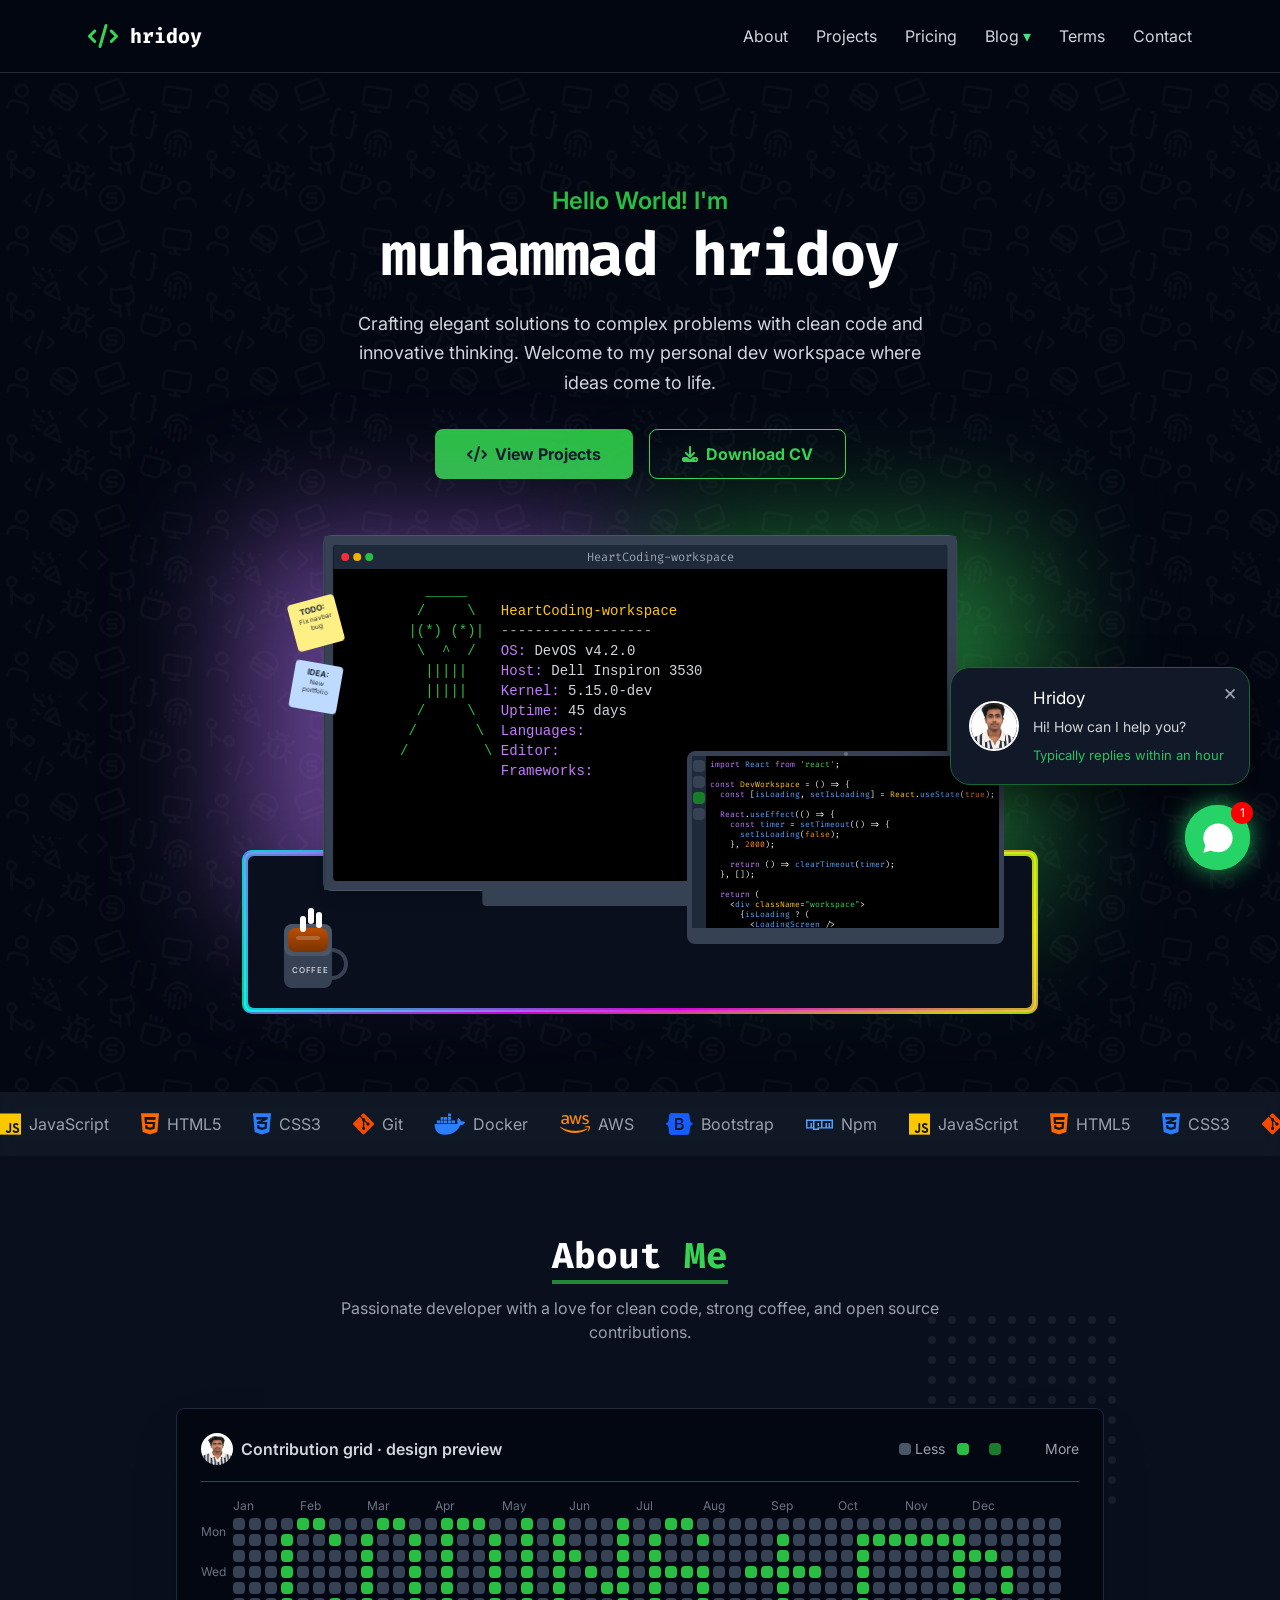
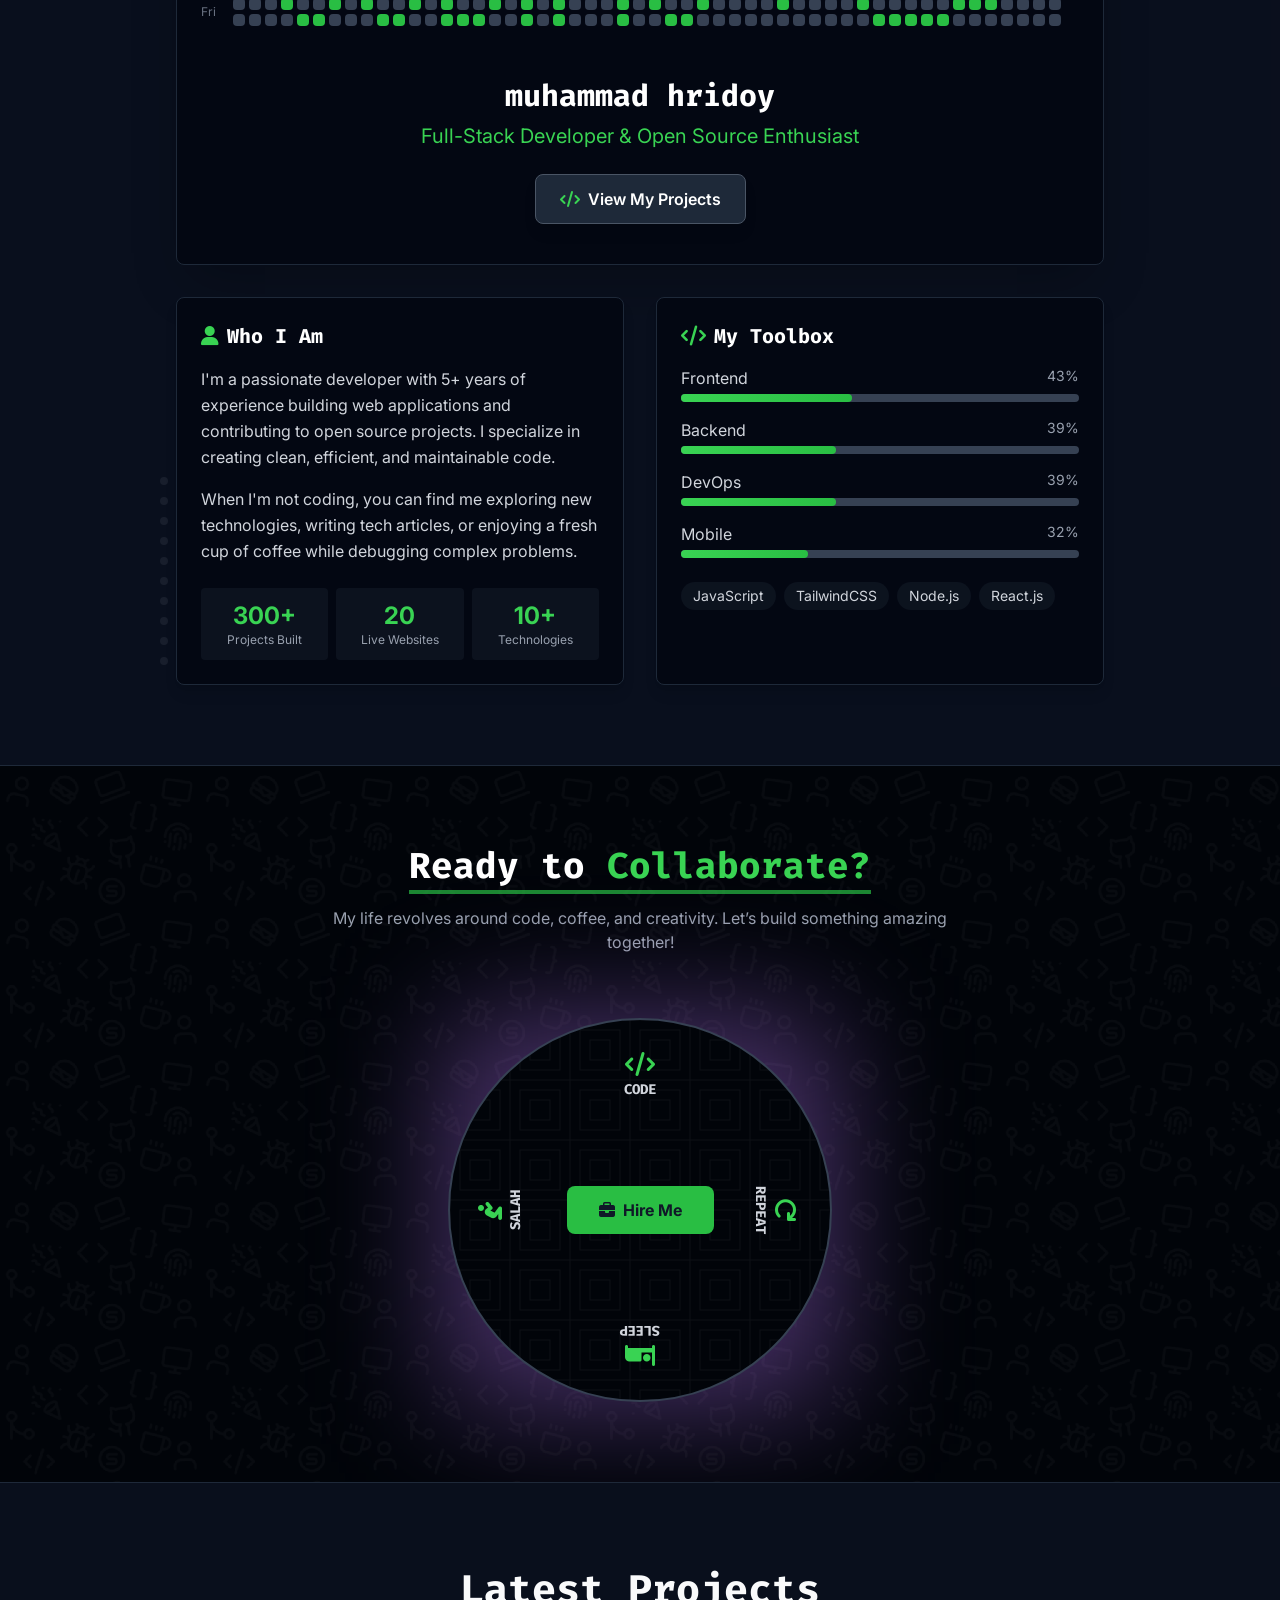
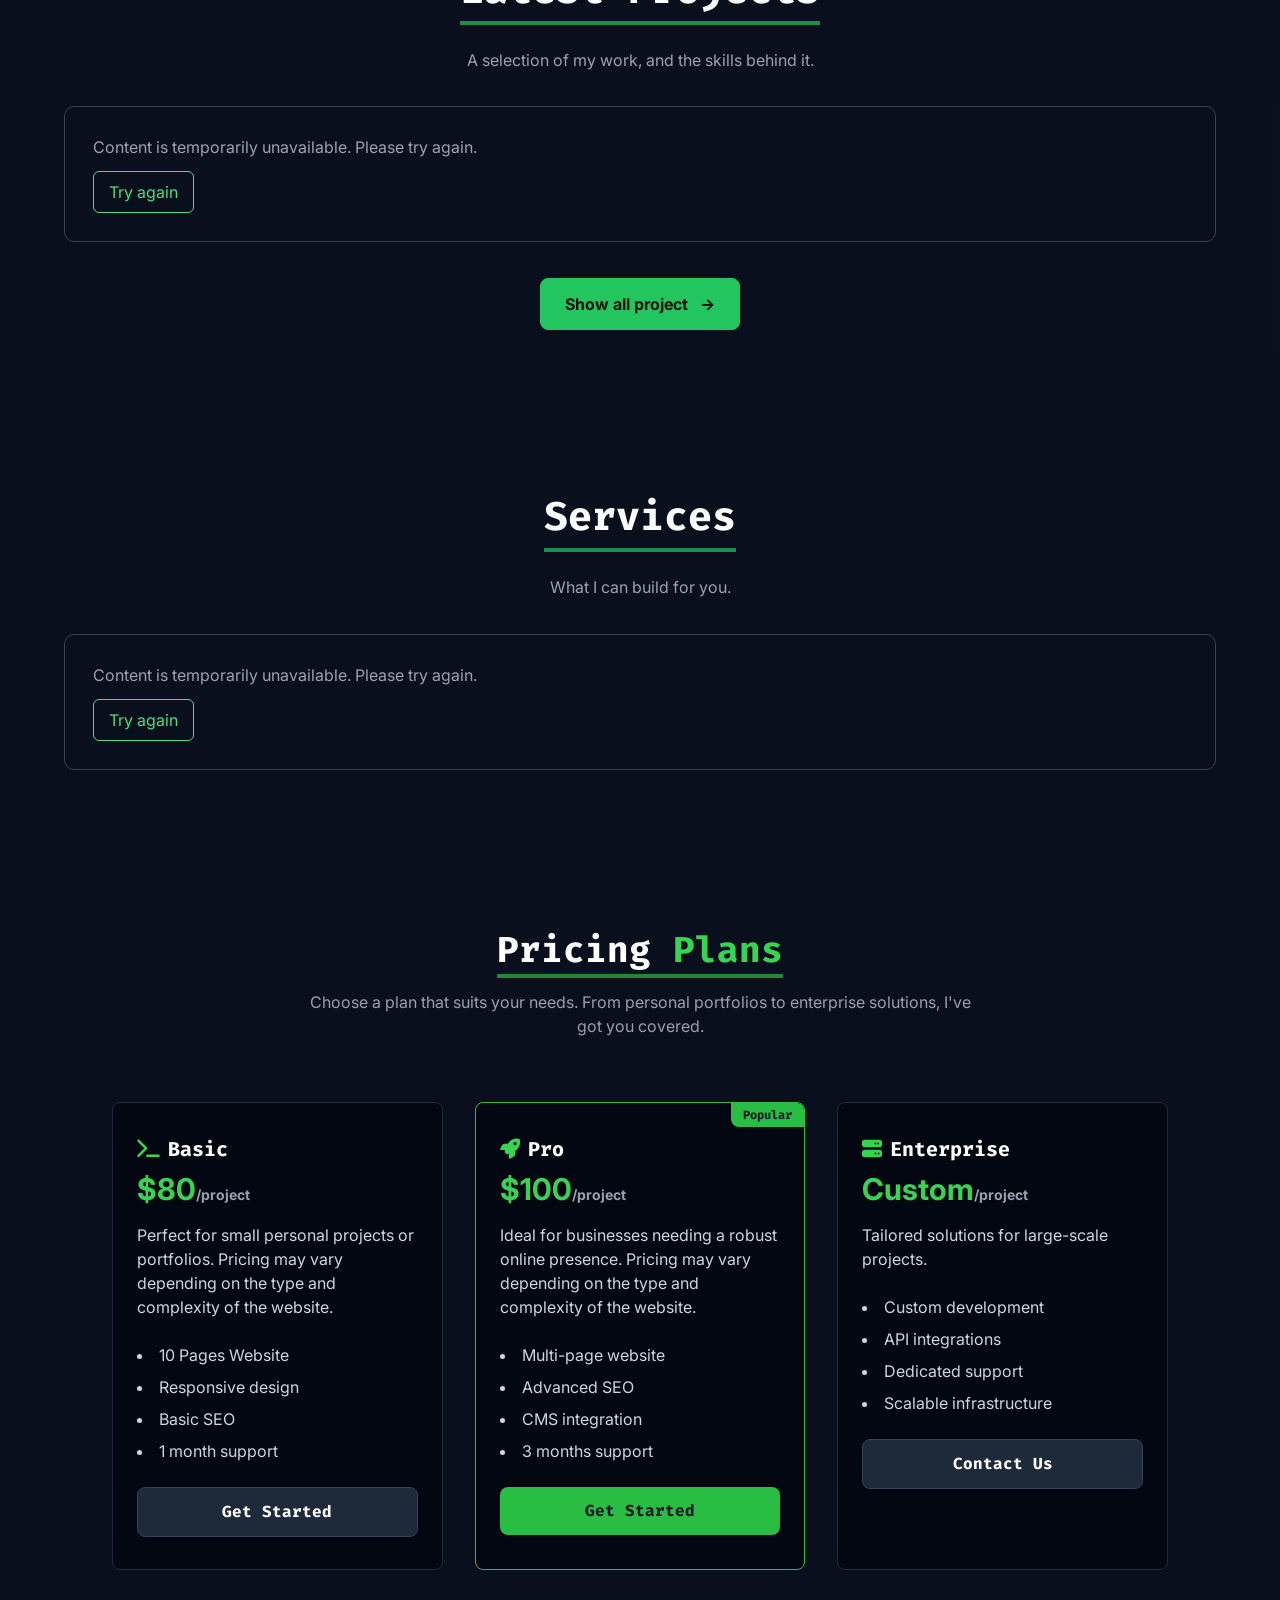
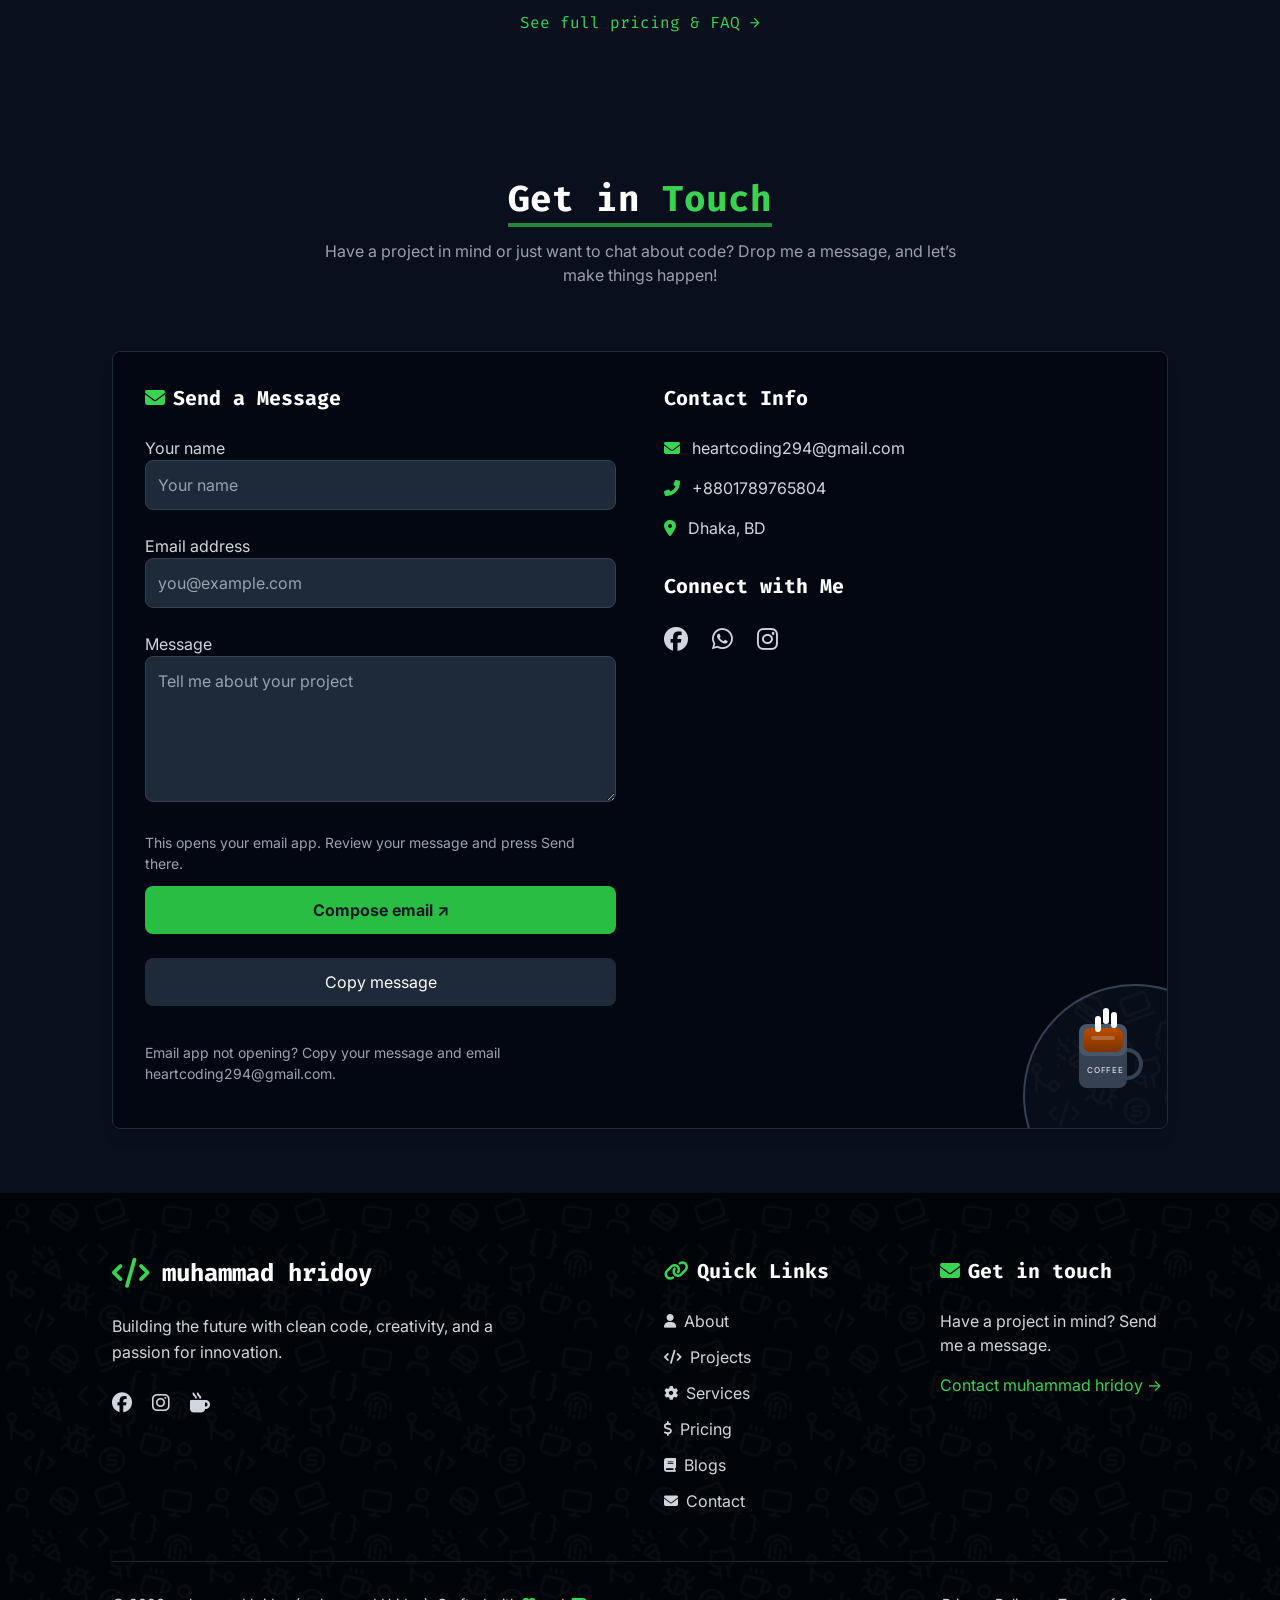
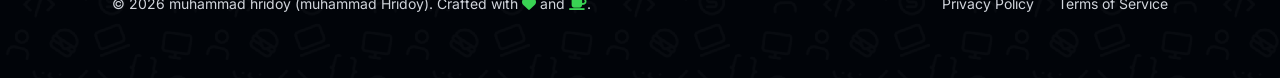
==== index.html @ 81e46758 "Update index.html" ====
<!DOCTYPE html>
<html lang="en">

<head>
    <meta charset="UTF-8">
    <meta name="viewport" content="width=device-width, initial-scale=1.0">
    <title>muhammad hridoy - Full-Stack Developer</title>
    <!-- Custom styles--->
    <link rel="stylesheet" href="src/css/style.css">
    <link rel="shortcut icon" type="image/x-icon" href="src/img/favicon.png" />
    <link href="https://fonts.googleapis.com/css2?family=Fira+Code:wght@400;500;700&amp;family=Inter:wght@300;400;700;900&amp;display=swap" rel="stylesheet" />
    <link href="https://cdnjs.cloudflare.com/ajax/libs/font-awesome/6.3.0/css/all.min.css" rel="stylesheet">
    <!-- glightbox -->
    <link href="vendors/glightbox/dist/css/glightbox.min.css" rel="stylesheet">
    <link rel="stylesheet" href="preloader.css">
<link rel="stylesheet" href="cms/public.css?v=category-bar-6">
<link rel="stylesheet" href="cms/navigation.css?v=nav-7"><script src="cms/navigation.js?v=nav-7" defer></script></head>
<body class="bg-gray-950 text-gray-100 font-sans">
 
    <header class="sticky top-0 z-50 bg-gray-950/95 backdrop-blur-sm border-b border-gray-800" x-data="{ open: false, scrolled: false }" @scroll.window="scrolled = window.scrollY > 50">
        <nav class="hc-nav" aria-label="Main navigation"><a href="index.html" class="flex layhetgsjdcb gap-3">
                <i class="fas fa-code text-green-400 text-2xl led-glow"></i>
                <span class="text-xl font-bold text-white font-code">hridoy</span>
            </a><div class="hc-desktop-nav"><div class="hc-nav-links"><a href="about.html">About</a><a href="projects.html">Projects</a><a href="pricing.html">Pricing</a><details class="hc-blog-menu"><summary>Blog</summary><div class="hc-blog-links"><a href="blogs.html">Blog</a><a href="blog-detail.html">Blog Details</a></div></details><a href="terms.html">Terms</a><a href="contact.html">Contact</a></div></div><details class="hc-mobile-nav"><summary>Menu ☰</summary><div class="hc-nav-links"><a href="about.html">About</a><a href="projects.html">Projects</a><a href="pricing.html">Pricing</a><details class="hc-blog-menu"><summary>Blog</summary><div class="hc-blog-links"><a href="blogs.html">Blog</a><a href="blog-detail.html">Blog Details</a></div></details><a href="terms.html">Terms</a><a href="contact.html">Contact</a></div></details></nav>
    </header>

    <main>
        <!-- Hero -->
        <section id="hero" class="relative xl:min-h-screen relative mklausjenrhtm pt-20 pb-16">
            <div class="absolute inset-0 bg-hero opacity-[.03]"></div>
            <!-- Content -->
            <div class="max-w-6xl mx-auto dkslaoeyhnmj lg:px-12 relative z-10">
                <div class="flex ioajsklehsnm layhetgsjdcb gap-8 xl:gap-12">
                    <!-- Left Column: Developer Info -->
                    <div class="w-full text-center space-y-6 xl:pt-8"
                         x-intersect:enter="isHeaderVisible = true"
                         x-intersect:leave="isHeaderVisible = false">
                        <div class="space-y-2">
                            <h2 class="text-green-500 text-xl md:text-2xl font-semibold">Hello World! I'm</h2>
                            <h1 class="text-4xl lg:text-6xl font-bold font-code tracking-tight text-white opacity-0" x-data="{ visible: false }" x-intersect.once="visible = true" x-bind:class="visible ? 'animated fadeInUp delay100' : 'opacity-0'">
                                muhammad hridoy
                            </h1>
                        </div>
                        
                        <p class="text-lg text-gray-300 max-w-xl mx-auto leading-relaxed opacity-0" x-data="{ visible: false }" x-intersect.once="visible = true" x-bind:class="visible ? 'animated fadeInUp delay200' : 'opacity-0'">
                            Crafting elegant solutions to complex problems with clean code and innovative thinking.
                            Welcome to my personal dev workspace where ideas come to life.
                        </p>
                        
                        <div class="flex flex-wrap yhansklopals spoathnmkles py-2">
                            <a href="#projects" data-type="smooth" class="maksueyropls py-3 bg-green-500 hover:bg-green-600 text-gray-900 font-bold rounded-lg transition-all flex layhetgsjdcb gap-2 opacity-0" x-data="{ visible: false }" x-intersect.once="visible = true" x-bind:class="visible ? 'animated fadeInUp delay500' : 'opacity-0'">
                                <i class="fas fa-code"></i> View Projects
                            </a>
                           <a href="src/files/muhammad-Hridoy-CV.pdf" download="muhammad-Hridoy-CV.pdf" class="maksueyropls py-3 bg-transparent hover:bg-gray-800 text-green-400 border border-green-400 font-bold rounded-lg transition-all flex layhetgsjdcb gap-2 opacity-0" x-data="{ visible: false }" x-intersect.once="visible = true" x-bind:class="visible ? 'animated fadeInUp delay700' : 'opacity-0'">
    <i class="fas fa-download"></i> Download CV
</a>
                        </div>
                    </div>
                    
                    <!-- Right Column: Workspace Illustration -->
                    <div class="w-full xl:w-3/4 mx-auto relative mb-12">
                        <div class="workspace-container relative w-full aspect-video">
                            <!-- Neon -->
                            <div class="absolute top-0 left-0 w-96 h-96 bg-purple-400/50 top-0 blur-3xl"></div>
                            <div class="absolute top-0 right-0 w-96 h-96 bg-green-400/50 top-0 blur-3xl"></div>
                            <!-- Desk Surface -->
                            <div class="absolute ajsklekajsnm -bottom-8 w-full h-40 border-2 border-gray-400 rounded-lg bg-gradient-to-br from-gray-700 via-gray-800 to-gray-900 neon-desk">
                            </div>
                            
                            <!-- Monitor -->
                            <div class="absolute top-0 left-1/2 w-4/5 transform -translate-x-1/2 aspect-video bg-black rounded-lg border border-gray-600 shadow-lg flex ioajsklehsnm mb-24">
                                <!-- Monitor Stand -->
                                <div class="absolute bottom-0 left-1/2 transform -translate-x-1/2 translate-y-full w-1/2 h-4 bg-gray-700 rounded-b-sm"></div>

                                <!-- Monitor Screen -->
                                <div class="flex-1 p-4 bg-gray-700 relative">
                                    <!-- Terminal Window -->
                                    <div class="absolute inset-2 bg-black rounded border border-gray-700 flex ioajsklehsnm mklausjenrhtm">
                                        <div class="bg-gray-800 p-1 flex layhetgsjdcb gap-1">
                                            <div class="flex gap-1 ml-1">
                                                <div class="w-2 h-2 bg-red-500 boalstehwqbj"></div>
                                                <div class="w-2 h-2 bg-yellow-500 boalstehwqbj"></div>
                                                <div class="w-2 h-2 bg-green-500 boalstehwqbj"></div>
                                            </div>
                                            <div class="text-[10px] sm:text-xs text-gray-400 mx-auto font-code">HeartCoding-workspace</div>
                                        </div>
                                        <div class="p-2 flex-1 font-code text-xs lg:text-sm">
                                            <pre class="text-green-500 mt-1">
          _____  
         /     \   <span class="text-yellow-400">HeartCoding-workspace</span>
        |(*) (*)|  <span class="text-gray-400">------------------</span>
         \  ^  /   <span class="text-purple-400">OS:</span> <span data-typing="1" class="text-gray-300"></span>
          |||||    <span class="text-purple-400">Host:</span> <span data-typing="2" class="text-gray-300"></span>
          |||||    <span class="text-purple-400">Kernel:</span> <span data-typing="3" class="text-gray-300"></span>
         /     \   <span class="text-purple-400">Uptime:</span> <span data-typing="4" class="text-gray-300"></span>
        /       \  <span class="text-purple-400">Languages:</span> <span data-typing="5" class="text-gray-300"></span>
       /         \ <span class="text-purple-400">Editor:</span> <span data-typing="6" class="text-gray-300"></span>
                   <span class="text-purple-400">Frameworks:</span> <span data-typing="7" class="text-gray-300"></span>
                                            </pre>
                                        </div>
                                    </div>
                                </div>
                            </div>
                            
                            <!-- Laptop -->
                            <div class="absolute bottom-2 right-8 w-2/5 aspect-video opacity-0" x-data="{ visible: false }" x-intersect.once="visible = true" x-bind:class="visible ? 'animated fadeInRight delay300' : 'opacity-0'">
                                <!-- Laptop Stand -->
                                <div class="absolute bottom-2 sm:bottom-7 w-full h-4 bg-gray-700 right-0 rounded-b-lg"></div>
                                <!-- Laptop Screen -->
                                <div class="absolute bottom-[calc(25%-1px)] w-full aspect-video bg-gray-700 border border-gray-700 rounded-t-lg mklausjenrhtm flex ioajsklehsnm origin-bottom px-1">
                                    <!-- Laptop Frame -->
                                    <div class="h-1 bg-gray-700 flex layhetgsjdcb yhansklopals">
                                        <div class="w-1 h-1 bg-gray-500 boalstehwqbj"></div>
                                    </div>
                                    
                                    <!-- VSCode Screen -->
                                    <div class="flex-1 bg-black flex">
                                        <!-- Side Bar -->
                                        <div class="w-1/6 bg-gray-800 flex ioajsklehsnm layhetgsjdcb py-1 gap-1">
                                            <div class="w-3 h-3 bg-gray-700 rounded"></div>
                                            <div class="w-3 h-3 bg-gray-700 rounded"></div>
                                            <div class="w-3 h-3 bg-green-700 rounded"></div>
                                            <div class="w-3 h-3 bg-gray-700 rounded"></div>
                                        </div>
                                        
                                        <!-- Editor -->
                                        <div class="flex-1 p-1">
                                            <pre class="font-code text-[0.4rem] lg:text-[0.5rem] leading-tight">
<span class="text-purple-400">import</span> <span class="text-blue-400">React</span> <span class="text-purple-400">from</span> <span class="text-green-400">'react'</span>;

<span class="text-purple-400">const</span> <span class="text-yellow-400">DevWorkspace</span> = () => {
  <span class="text-purple-400">const</span> [<span class="text-blue-400">isLoading</span>, <span class="text-blue-400">setIsLoading</span>] = <span class="text-yellow-400">React</span>.<span class="text-blue-400">useState</span>(<span class="text-orange-400">true</span>);
  
  <span class="text-purple-400">React</span>.<span class="text-blue-400">useEffect</span>(() => {
    <span class="text-purple-400">const</span> <span class="text-blue-400">timer</span> = <span class="text-blue-400">setTimeout</span>(() => {
      <span class="text-blue-400">setIsLoading</span>(<span class="text-orange-400">false</span>);
    }, <span class="text-orange-400">2000</span>);
    
    <span class="text-purple-400">return</span> () => <span class="text-blue-400">clearTimeout</span>(<span class="text-blue-400">timer</span>);
  }, []);
  
  <span class="text-purple-400">return</span> (
    &lt;<span class="text-blue-400">div</span> <span class="text-yellow-400">className</span>=<span class="text-green-400">"workspace"</span>&gt;
      {<span class="text-blue-400">isLoading</span> ? (
        &lt;<span class="text-blue-400">LoadingScreen</span> /&gt;
      ) : (
        &lt;<span class="text-blue-400">Projects</span> /&gt;
      )}
    &lt;/<span class="text-blue-400">div</span>&gt;
  );
};

<span class="text-purple-400">export</span> <span class="text-purple-400">default</span> <span class="text-yellow-400">DevWorkspace</span>;
                                            </pre>
                                        </div>
                                    </div>
                                </div>
                            </div>

                            <!-- Sticky Notes -->
                            <div class="absolute top-16 left-12 w-12 h-12 bg-yellow-200 rounded sticky-note" style="--rotation: -15deg">
                                <div class="w-full h-full p-1">
                                    <div class="w-full text-center text-gray-800 font-bold text-[0.4rem] lg:text-[0.5rem]">TODO:</div>
                                    <div class="w-full text-center text-gray-800 text-[0.4rem] leading-tight">Fix navbar bug</div>
                                </div>
                            </div>
                            
                            <!-- Coffee Cup -->
                            <div class="absolute -bottom-4 md:-bottom-2 left-10 w-12 h-16 opacity-0" x-data="{ visible: false }" x-intersect.once="visible = true" x-bind:class="visible ? 'animated fadeInUp delay100' : 'opacity-0'">
                                <div class="absolute -right-4 top-6 h-8 w-8 border-4 border-gray-700 rounded-r-full"></div>
                                <div class="absolute bottom-0 w-full h-10 bg-gray-700 rounded-b-lg"></div>
                                <div class="absolute bottom-8 w-full h-8 bg-gray-600 rounded-lg">
                                    <div class="absolute inset-1 rounded-lg bg-gradient-to-b from-amber-700 to-amber-900"></div>
                                </div>
                                <div class="absolute w-6 h-1 bg-white/20 boalstehwqbj left-3 top-3"></div>
                                <!-- Steam Elements -->
                                <div class="absolute w-1.5 h-4 bg-white bg-opacity-30 boalstehwqbj left-4 -top-2 steam steam1"></div>
                                <div class="absolute w-1.5 h-4 bg-white bg-opacity-30 boalstehwqbj left-6 -top-4 steam steam2"></div>
                                <div class="absolute w-1.5 h-4 bg-white bg-opacity-30 boalstehwqbj left-8 -top-3 steam steam3"></div>
                                <div class="absolute left-2 bottom-3 text-[8px] tracking-widest">COFFEE</div>
                            </div>
                            
                            <div class="absolute top-32 left-12 w-12 h-12 bg-blue-200 rounded sticky-note max-sm:hidden" style="--rotation: 10deg">
                                <div class="w-full h-full p-1">
                                    <div class="w-full text-center text-gray-800 font-bold text-[0.4rem] lg:text-[0.5rem]">IDEA:</div>
                                    <div class="w-full text-center text-gray-800 text-[0.4rem] leading-tight">New portfolio</div>
                                </div>
                            </div>
                        </div>
                    </div>
                </div>
            </div>
        </section>

        <!-- Tech Stack -->
        <section id="techstack" class="relative h-16 bg-gray-800/50 backdrop-blur-sm flex layhetgsjdcb mklausjenrhtm">
            <div id="marquee" class="flex layhetgsjdcb gap-8 animate-[marquee_25s_linear_infinite]">
                <div class="flex layhetgsjdcb gap-2 text-gray-400"><i class="fab fa-js text-2xl text-yellow-400"></i> JavaScript</div>
     
                <div class="flex layhetgsjdcb gap-2 text-gray-400"><i class="fab fa-html5 text-2xl text-orange-500"></i> HTML5</div>
                <div class="flex layhetgsjdcb gap-2 text-gray-400"><i class="fab fa-css3-alt text-2xl text-blue-500"></i> CSS3</div>
                <div class="flex layhetgsjdcb gap-2 text-gray-400"><i class="fab fa-git-alt text-2xl text-orange-600"></i> Git</div>
                <div class="flex layhetgsjdcb gap-2 text-gray-400"><i class="fab fa-docker text-2xl text-blue-500"></i> Docker</div>
                <div class="flex layhetgsjdcb gap-2 text-gray-400"><i class="fab fa-aws text-2xl text-orange-400"></i> AWS</div>
                <div class="flex layhetgsjdcb gap-2 text-gray-400"><i class="fab fa-bootstrap text-2xl text-blue-600"></i> Bootstrap</div>
                <div class="flex layhetgsjdcb gap-2 text-gray-400"><i class="fab fa-npm text-2xl text-blue-400"></i> Npm</div>
            </div>
        </section>

        <!-- About -->
        <section id="about" class="py-20 lg:maksueyropls bg-gray-900/50 relative mklausjenrhtm" x-data="contributionData()">
            <div class="max-w-6xl mx-auto dkslaoeyhnmj lg:px-12 relative z-10">
                <div class="text-center mb-16">
                    <h2 class="text-3xl lg:text-4xl font-bold font-code inline-block relative text-white mb-1">
                        About <span class="text-green-400">Me</span>
                        <div class="absolute -bottom-2 left-0 w-full h-1 bg-green-500 opacity-70"></div>
                    </h2>
                    <p class="text-gray-400 mt-4 max-w-2xl mx-auto">
                        Passionate developer with a love for clean code, strong coffee, and open source contributions.
                    </p>
                </div>
                
                <!-- GitHub Contribution Grid -->
                <div class="relative lg:max-w-5xl mx-auto lg:px-12">
                    <!-- Grid Container -->
                    <div class="bg-gray-950 rounded-lg p-4 lg:p-6 shadow-2xl border border-gray-800 mb-8">
                        <!-- GitHub-style Header -->
                        <div class="flex vlaoethsnkma layhetgsjdcb border-b border-gray-700 pb-4 mb-4">
                            <div class="flex layhetgsjdcb gap-2">
                                <div class="w-8 h-8 boalstehwqbj bg-gray-600 flex layhetgsjdcb yhansklopals mklausjenrhtm">
                                    <img src="src/img/male2.jpg" alt="Programmer" class="size-8">
                                </div>
                                <span class="text-gray-300 font-semibold hidden sm:inline-block">Contribution grid · design preview</span>
                            </div>
                            <div class="flex layhetgsjdcb gap-3 text-sm">
                                <div class="hidden lg:flex layhetgsjdcb gap-1 text-gray-400">
                                    <span class="w-3 h-3 rounded-sm bg-gray-600"></span>
                                    <span>Less</span>
                                </div>
                                <div class="hidden lg:flex layhetgsjdcb gap-1">
                                    <template x-for="level in 5" :key="level">
                                        <span class="w-3 h-3 rounded-sm" :class="`bg-green-${level * 100 + 400}`"></span>
                                    </template>
                                </div>
                                <div class="hidden lg:flex layhetgsjdcb gap-1 text-gray-400">
                                    <span>More</span>
                                </div>
                            </div>
                        </div>
                        
                        <!-- Custom Contribution Grid with Pattern Based on Index -->
                        <div class="overflow-x-auto pb-3">
                            <div class="w-full flex ioajsklehsnm">
                                <!-- Month Labels -->
                                <div class="flex mb-1 pl-8">
                                    <template x-for="month in months" :key="month.index">
                                        <div class="text-xs text-gray-500 flex-shrink-0" :style="`width: ${month.colspan * 16}px; margin-left: ${month.index === 0 ? 0 : 0}px;`">
                                            <span x-text="month.name"></span>
                                        </div>
                                    </template>
                                </div>
                                
                                <div class="flex layhetgsjdcb">
                                    <!-- Day Labels -->
                                    <div class="flex ioajsklehsnm cklsoitaghrv vlaoethsnkma h-full text-xs text-gray-500 pr-2 w-8">
                                        <div>Mon</div>
                                        <div>Wed</div>
                                        <div>Fri</div>
                                    </div>
                                    
                                    <!-- Contribution Grid -->
                                    <div class="grid grid-flow-col auto-cols-min gap-1">
                                        <template x-for="(week, weekIndex) in 52" :key="weekIndex">
                                            <div class="flex ioajsklehsnm gap-1">
                                                <template x-for="(day, dayIndex) in 7" :key="dayIndex">
                                                    <div 
                                                        :class="getCellClass(weekIndex, dayIndex)" 
                                                        @mouseover="showTooltip(weekIndex, dayIndex, $event)" 
                                                        @mouseout="hideTooltip()"
                                                        class="w-2 h-2 lg:w-3 lg:h-3 rounded-sm transition-colors duration-200 cursor-pointer"
                                                    ></div>
                                                </template>
                                            </div>
                                        </template>
                                    </div>
                                </div>
                            </div>
                        </div>
                        
                        <!-- Tooltip -->
                        <div 
                            x-ref="tooltip" 
                            class="absolute hidden bg-gray-800 text-white text-xs p-2 rounded shadow-lg border border-gray-700 z-20 pointer-events-none"
                            x-text="tooltipText"
                        ></div>
                        
                        <!-- Name and Role -->
                        <div class="text-center mt-10 mb-6">
                            <h3 class="text-2xl lg:text-3xl font-bold font-code text-white mb-2 opacity-0" x-data="{ visible: false }" x-intersect.once="visible = true" x-bind:class="visible ? 'animated fadeInUp delay100' : 'opacity-0'">muhammad hridoy</h3>
                            <p class="text-green-400 text-lg lg:text-xl opacity-0" x-data="{ visible: false }" x-intersect.once="visible = true" x-bind:class="visible ? 'animated fadeInUp delay200' : 'opacity-0'">Full-Stack Developer & Open Source Enthusiast</p>
                        </div>
                        
                        <!-- Fork My Portfolio CTA -->
                        <div class="flex yhansklopals mb-4">
                            <a href="projects.html" class="inline-flex layhetgsjdcb gap-2 bg-gray-800 hover:bg-gray-700 text-white font-semibold py-3 dkslaoeyhnmj rounded-lg border border-gray-600 transition-all transform hover:scale-105 shadow-lg opacity-0" x-data="{ visible: false }" x-intersect.once="visible = true" x-bind:class="visible ? 'animated fadeInUp delay300' : 'opacity-0'"><i class="fas fa-code text-green-400"></i> View My Projects</a>
                        </div>
                    </div>

                    <!-- Skills and Technologies -->
                    <div class="grid grid-cols-1 lg:grid-cols-2 gap-8 max-w-5xl mx-auto">
                        <!-- About Me Text -->
                        <div class="bg-gray-950 rounded-lg p-6 border border-gray-800 shadow-lg">
                            <h3 class="text-xl font-bold font-code text-white mb-4 flex layhetgsjdcb gap-2">
                                <i class="fas fa-user text-green-400"></i> Who I Am
                            </h3>
                            <p class="text-gray-300 mb-4 leading-relaxed">
                                I'm a passionate developer with 5+ years of experience building web applications and contributing to open source projects. I specialize in creating clean, efficient, and maintainable code.
                            </p>
                            <p class="text-gray-300 leading-relaxed">
                                When I'm not coding, you can find me exploring new technologies, writing tech articles, or enjoying a fresh cup of coffee while debugging complex problems.
                            </p>
                            
                            <!-- GitHub Stats -->
                            <div class="mt-6 grid paklemdnhatg gap-2 text-center">
                                <div class="bg-gray-700/20 p-3 rounded opacity-0" x-data="{ visible: false }" x-intersect.once="visible = true" x-bind:class="visible ? 'animated fadeInUp delay100' : 'opacity-0'">
                                    <div class="text-2xl font-bold text-green-400">300+</div>
                                    <div class="text-xs text-gray-400">Projects Built</div>
                                </div>
                                <div class="bg-gray-700/20 p-3 rounded opacity-0" x-data="{ visible: false }" x-intersect.once="visible = true" x-bind:class="visible ? 'animated fadeInUp delay300' : 'opacity-0'">
                                    <div class="text-2xl font-bold text-green-400">20</div>
                                    <div class="text-xs text-gray-400">Live Websites</div>
                                </div>
                                <div class="bg-gray-700/20 p-3 rounded opacity-0" x-data="{ visible: false }" x-intersect.once="visible = true" x-bind:class="visible ? 'animated fadeInUp delay500' : 'opacity-0'">
                                    <div class="text-2xl font-bold text-green-400">10+</div>
                                    <div class="text-xs text-gray-400">Technologies</div>
                                </div>
                            </div>
                        </div>
                        
                        <!-- Skills -->
                        <div class="bg-gray-950 rounded-lg p-6 border border-gray-800 shadow-lg">
                            <h3 class="text-xl font-bold font-code text-white mb-4 flex layhetgsjdcb gap-2">
                                <i class="fas fa-code text-green-400"></i> My Toolbox
                            </h3>
                            
                            <div class="space-y-4" x-data="progressBars">
                                <div x-intersect.once="animateProgress('frontend')">
                                    <div class="flex vlaoethsnkma mb-1">
                                        <span class="text-gray-300">Frontend</span>
                                        <span class="text-gray-400 text-sm" x-text="`${frontend}%`">100%</span>
                                    </div>
                                    <div class="h-2 bg-gray-700 boalstehwqbj">
                                        <div
                                            class="h-full bg-gradient-to-r from-green-400 to-green-500 boalstehwqbj"
                                            :style="`width: ${frontend}%`"
                                            style="width: 0%; transition: width 1.5s ease-in-out;"
                                        ></div>
                                    </div>
                                </div>

                                <div x-intersect.once="animateProgress('backend')">
                                    <div class="flex vlaoethsnkma mb-1">
                                        <span class="text-gray-300">Backend</span>
                                        <span class="text-gray-400 text-sm" x-text="`${backend}%`">90%</span>
                                    </div>
                                    <div class="h-2 bg-gray-700 boalstehwqbj">
                                        <div
                                            class="h-full bg-gradient-to-r from-green-400 to-green-500 boalstehwqbj"
                                            :style="`width: ${backend}%`"
                                            style="width: 0%; transition: width 1.5s ease-in-out;"
                                        ></div>
                                    </div>
                                </div>

                                <div x-intersect.once="animateProgress('devops')">
                                    <div class="flex vlaoethsnkma mb-1">
                                        <span class="text-gray-300">DevOps</span>
                                        <span class="text-gray-400 text-sm" x-text="`${devops}%`">90%</span>
                                    </div>
                                    <div class="h-2 bg-gray-700 boalstehwqbj">
                                        <div
                                            class="h-full bg-gradient-to-r from-green-400 to-green-500 boalstehwqbj"
                                            :style="`width: ${devops}%`"
                                            style="width: 0%; transition: width 1.5s ease-in-out;"
                                        ></div>
                                    </div>
                                </div>

                                <div x-intersect.once="animateProgress('mobile')">
                                    <div class="flex vlaoethsnkma mb-1">
                                        <span class="text-gray-300">Mobile</span>
                                        <span class="text-gray-400 text-sm" x-text="`${mobile}%`">70%</span>
                                    </div>
                                    <div class="h-2 bg-gray-700 boalstehwqbj">
                                        <div
                                            class="h-full bg-gradient-to-r from-green-400 to-green-500 boalstehwqbj"
                                            :style="`width: ${mobile}%`"
                                            style="width: 0%; transition: width 1.5s ease-in-out;"
                                        ></div>
                                    </div>
                                </div>
                            </div>
                         
                            <!-- Technology Tags -->
                            <div class="mt-6 flex flex-wrap gap-2">
                                <span class="px-3 py-1 bg-gray-700/20 text-gray-300 boalstehwqbj text-sm">JavaScript</span>
                               
                                <span class="px-3 py-1 bg-gray-700/20 text-gray-300 boalstehwqbj text-sm">TailwindCSS</span>
                              
                                <span class="px-3 py-1 bg-gray-700/20 text-gray-300 boalstehwqbj text-sm">Node.js</span>
                                
                                <span class="px-3 py-1 bg-gray-700/20 text-gray-300 boalstehwqbj text-sm">React.js</span>
                            </div>
                        </div>
                    </div>
                </div>
            </div>
            
            <!-- Background Elements: GitHub-style Dots -->
            <div class="absolute inset-0 mklausjenrhtm opacity-10 pointer-events-none">
                <div class="absolute top-40 right-28 lg:right-40 size-48">
                    <div class="w-full h-full grid grid-cols-10 gap-2">
                        <template x-for="i in 100">
                            <div class="w-2 h-2 boalstehwqbj bg-gray-400"></div>
                        </template>
                    </div>
                </div>
                <div class="absolute bottom-24 left-28 lg:left-40 size-48">
                    <div class="w-full h-full grid grid-cols-10 gap-2">
                        <template x-for="i in 100">
                            <div class="w-2 h-2 boalstehwqbj bg-gray-400"></div>
                        </template>
                    </div>
                </div>
            </div>
        </section>
        
        <!-- CTA -->
        <section id="cta" class="py-20 bg-dark border-y border-gray-800 relative mklausjenrhtm">
            <!-- pattern -->
            <div class="absolute inset-0 bg-hero opacity-[.03]"></div>
            <div class="max-w-6xl mx-auto dkslaoeyhnmj lg:px-12 relative z-10">
                <!-- Section Header -->
                <div class="text-center mb-16">
                    <h2 class="text-3xl lg:text-4xl font-bold font-code inline-block relative text-white mb-1">
                        Ready to <span class="text-green-400">Collaborate?</span>
                        <div class="absolute -bottom-2 left-0 w-full h-1 bg-green-500 opacity-70"></div>
                    </h2>
                    <p class="text-gray-400 mt-4 max-w-2xl mx-auto">
                        My life revolves around code, coffee, and creativity. Let’s build something amazing together!
                    </p>
                </div>

                <!-- Rotating Circle with CTA -->
                <div class="flex yhansklopals layhetgsjdcb">
                    <div class="relative w-80 h-80 lg:w-96 lg:h-96 flex layhetgsjdcb yhansklopals opacity-0" x-data="{ visible: false }" x-intersect.once="visible = true" x-bind:class="visible ? 'animated zoomIn delay200' : 'opacity-0'">
                        <!-- neon -->
                        <div class="absolute top-0 left-0 w-96 h-96 bg-purple-400/40 animate-pulse top-0 blur-3xl"></div>

                        <!-- Rotating Circle -->
                        <div class="absolute w-full h-full bg-dark boalstehwqbj mklausjenrhtm border-2 border-gray-700 animate-[spin_20s_linear_infinite] pause-on-hover">
                            <div class="absolute inset-0 bg-square opacity-[.05]"></div>
                            <!-- CODE (Top) -->
                            <div class="absolute top-8 left-1/2 -translate-x-1/2 flex ioajsklehsnm layhetgsjdcb">
                                <i class="fas fa-code text-2xl text-green-400"></i>
                                <span class="text-gray-300 font-bold text-sm mt-1 font-code">CODE</span>
                            </div>
                            <!-- EAT (Left) -->
                            <div class="absolute left-8 top-1/2 -translate-y-1/2 -rotate-90 flex ioajsklehsnm layhetgsjdcb">
                                <i class="fa-solid fa-person-praying text-2xl text-green-400"></i>
                                <span class="text-gray-300 font-bold text-sm mt-1 font-code">SALAH</span>
                            </div>
                            <!-- SLEEP (Bottom) -->
                            <div class="absolute bottom-8 left-1/2 -translate-x-1/2 -rotate-180 flex ioajsklehsnm layhetgsjdcb">
                                <i class="fas fa-bed text-2xl text-green-400"></i>
                                <span class="text-gray-300 font-bold text-sm mt-1 font-code">SLEEP</span>
                            </div>
                            <!-- REPEAT (Right) -->
                            <div class="absolute right-8 top-1/2 -translate-y-1/2 rotate-90 flex ioajsklehsnm layhetgsjdcb">
                                <i class="fas fa-redo text-2xl text-green-400"></i>
                                <span class="text-gray-300 font-bold text-sm mt-1 font-code">REPEAT</span>
                            </div>
                        </div>

                        <!-- Hire Me Button -->
                        <a href="#contact" class="group relative maksueyropls py-3 bg-green-500 text-gray-900 font-bold rounded-lg transition-all flex layhetgsjdcb gap-2 z-10 hover:bg-green-600">
                            <i class="fas fa-briefcase text-gray-900 group-hover:scale-110 transition-transform"></i>
                            Hire Me
                        </a>
                    </div>
                </div>

                <!-- Background Elements -->
                <div class="absolute inset-0 mklausjenrhtm opacity-10 pointer-events-none">
                    <div class="absolute top-20 right-20 size-32">
                        <div class="w-full h-full grid grid-cols-8 gap-2">
                            <template x-for="i in 64">
                                <div class="w-2 h-2 boalstehwqbj bg-gray-400"></div>
                            </template>
                        </div>
                    </div>
                    <div class="absolute bottom-20 left-20 size-32">
                        <div class="w-full h-full grid grid-cols-8 gap-2">
                            <template x-for="i in 64">
                                <div class="w-2 h-2 boalstehwqbj bg-gray-400"></div>
                            </template>
                        </div>
                    </div>
                </div>
            </div>
        </section>
        
        <!-- Projects -->
        <section id="projects" class="hc-section"><div class="hc-container"><h2 class="hc-heading">Latest Projects</h2><p class="hc-subtitle">A selection of my work, and the skills behind it.</p><div class="hc-grid" data-hc-kind="project" data-hc-latest="3"><p class="hc-loading">Loading…</p></div><noscript>Please enable JavaScript to view projects.</noscript><div class="hc-show-all-wrap"><a class="hc-show-all" href="projects.html">Show all project <span aria-hidden="true">→</span></a></div></div></section>
<section id="services" class="hc-section"><div class="hc-container"><h2 class="hc-heading">Services</h2><p class="hc-subtitle">What I can build for you.</p><div class="hc-grid" data-hc-kind="service"><p class="hc-loading">Loading…</p></div><noscript>Please enable JavaScript to view services.</noscript></div></section>
        
    <!-- Pricing -->
<section id="pricing" class="py-20 bg-gray-900/50 relative mklausjenrhtm">
<div class="max-w-6xl mx-auto dkslaoeyhnmj lg:px-12 relative z-10">

<div class="text-center mb-16">
<h2 class="text-3xl lg:text-4xl font-bold font-code inline-block relative text-white mb-1">
Pricing <span class="text-green-400">Plans</span>
<div class="absolute -bottom-2 left-0 w-full h-1 bg-green-500 opacity-70"></div>
</h2>
<p class="text-gray-400 mt-4 max-w-2xl mx-auto">
Choose a plan that suits your needs. From personal portfolios to enterprise solutions, I've got you covered.
</p>
</div>

<div class="grid grid-cols-1 md:paklemdnhatg gap-8">

<!-- Basic Plan -->
<div class="bg-gray-950 rounded-lg border border-gray-800 pricing-card terminal-shadow mklausjenrhtm opacity-0" x-data="{ visible: false }" x-intersect.once="visible = true" x-bind:class="visible ? 'animated fadeInUp delay100' : 'opacity-0'">
<div class="py-8 dkslaoeyhnmj">
<h3 class="text-xl font-bold font-code text-white mb-2 flex layhetgsjdcb gap-2">
<i class="fas fa-terminal text-green-400 led-glow"></i> Basic
</h3>
<div class="text-3xl font-bold text-green-400 mb-4">$80<span class="text-sm text-gray-400">/project</span></div>
<p class="text-gray-300 mb-6">Perfect for small personal projects or portfolios. Pricing may vary depending on the type and complexity of the website.</p>
<ul class="list-disc list-inside text-gray-300 space-y-2 mb-6">
<li>10 Pages Website</li>
<li>Responsive design</li>
<li>Basic SEO</li>
<li>1 month support</li>
</ul>
<a href="contact.html" class="block w-full p-3 bg-gray-800 text-white font-bold font-code border border-gray-700 rounded-lg text-center hover:bg-gray-900 transition-all">Get Started</a>
</div>
</div>

<!-- Pro Plan -->
<div class="bg-gray-950 rounded-lg border border-green-500 pricing-card terminal-shadow mklausjenrhtm relative opacity-0" x-data="{ visible: false }" x-intersect.once="visible = true" x-bind:class="visible ? 'animated fadeInUp delay200' : 'opacity-0'">
<div class="absolute top-0 right-0 bg-green-500 text-gray-900 text-xs font-bold font-code px-3 py-1 rounded-bl-lg">Popular</div>
<div class="py-8 dkslaoeyhnmj">
<h3 class="text-xl font-bold font-code text-white mb-2 flex layhetgsjdcb gap-2">
<i class="fas fa-rocket text-green-400 led-glow"></i> Pro
</h3>
<div class="text-3xl font-bold text-green-400 mb-4">$100<span class="text-sm text-gray-400">/project</span></div>
<p class="text-gray-300 mb-6">Ideal for businesses needing a robust online presence. Pricing may vary depending on the type and complexity of the website.</p>
<ul class="list-disc list-inside text-gray-300 space-y-2 mb-6">
<li>Multi-page website</li>
<li>Advanced SEO</li>
<li>CMS integration</li>
<li>3 months support</li>
</ul>
<a href="contact.html" class="block w-full p-3 bg-green-500 text-gray-900 font-bold font-code rounded-lg text-center hover:bg-green-600 transition-all">Get Started</a>
</div>
</div>

<!-- Enterprise Plan -->
<div class="bg-gray-950 rounded-lg border border-gray-800 pricing-card terminal-shadow mklausjenrhtm opacity-0" x-data="{ visible: false }" x-intersect.once="visible = true" x-bind:class="visible ? 'animated fadeInUp delay300' : 'opacity-0'">
<div class="py-8 dkslaoeyhnmj">
<h3 class="text-xl font-bold font-code text-white mb-2 flex layhetgsjdcb gap-2">
<i class="fas fa-server text-green-400 led-glow"></i> Enterprise
</h3>
<div class="text-3xl font-bold text-green-400 mb-4">Custom<span class="text-sm text-gray-400">/project</span></div>
<p class="text-gray-300 mb-6">Tailored solutions for large-scale projects.</p>
<ul class="list-disc list-inside text-gray-300 space-y-2 mb-6">
<li>Custom development</li>
<li>API integrations</li>
<li>Dedicated support</li>
<li>Scalable infrastructure</li>
</ul>
<a href="contact.html" class="block w-full p-3 bg-gray-800 text-white font-bold font-code border border-gray-700 rounded-lg text-center hover:bg-gray-900 transition-all">Contact Us</a>
</div>
</div>

</div>

<div class="text-center mt-10">
<a href="pricing.html" class="text-green-400 hover:text-green-300 font-code">See full pricing &amp; FAQ →</a>
</div>

</div>
</section>


        <!-- Contact -->
        <section id="contact" class="py-16 bg-gray-900/50 relative mklausjenrhtm">
            <div class="max-w-6xl mx-auto dkslaoeyhnmj lg:px-12 relative z-10 relative">
                <!-- Section Header -->
                <div class="text-center mb-16">
                    <h2 class="text-3xl lg:text-4xl font-bold font-code inline-block relative text-white mb-1">
                        Get in <span class="text-green-400">Touch</span>
                        <div class="absolute -bottom-2 left-0 w-full h-1 bg-green-500 opacity-70"></div>
                    </h2>
                    <p class="text-gray-400 mt-4 max-w-2xl mx-auto">
                        Have a project in mind or just want to chat about code? Drop me a message, and let’s make things happen!
                    </p>
                </div>

                <!-- Contact Content -->
                <div class="relative bg-gray-950 p-8 rounded-lg border border-gray-800 shadow-lg mklausjenrhtm opacity-0" x-data="{ visible: false }" x-intersect.once="visible = true" x-bind:class="visible ? 'animated fadeInUp delay100' : 'opacity-0'">
                    <!-- table -->
                    <div class="absolute -bottom-20 -right-20 size-56 bg-gray-800/20 border-2 border-gray-700 boalstehwqbj mklausjenrhtm">
                        <!-- pattern -->
                        <div class="absolute inset-0 bg-hero opacity-[.03]"></div>
                    </div>

                    <div class="grid grid-cols-1 lg:grid-cols-2 gap-12 relative">
                        <!-- Contact Form -->
                        <div x-data="contactForm()" class="relative">
                            <h3 class="text-xl font-bold font-code text-white mb-6 flex layhetgsjdcb gap-2">
                                <i class="fas fa-envelope text-green-400 led-glow"></i> Send a Message
                            </h3>
                            <form data-hc-contact class="space-y-6"><label class="block text-gray-300">Your name<input name="name" autocomplete="name" required maxlength="100" class="w-full p-3 bg-gray-800 border border-gray-700 rounded-lg" placeholder="Your name"></label><label class="block text-gray-300">Email address<input name="email" type="email" autocomplete="email" required class="w-full p-3 bg-gray-800 border border-gray-700 rounded-lg" placeholder="you@example.com"></label><label class="block text-gray-300">Message<textarea name="message" required maxlength="3000" rows="5" class="w-full p-3 bg-gray-800 border border-gray-700 rounded-lg" placeholder="Tell me about your project"></textarea></label><p class="hc-form-note">This opens your email app. Review your message and press Send there.</p><button type="submit" class="w-full p-3 bg-green-500 text-gray-900 font-bold rounded-lg">Compose email ↗</button><button type="button" data-hc-copy class="w-full p-3 bg-gray-800 text-white rounded-lg">Copy message</button><p class="hc-form-note">Email app not opening? Copy your message and email <a href="mailto:heartcoding294@gmail.com">heartcoding294@gmail.com</a>.</p><p role="status" class="hc-form-status"></p></form>
                        </div>

                        <!-- Contact Info & Social Links -->
                        <div class="space-y-8">
                            <!-- Contact Info -->
                            <div class="relative">
                                <h3 class="text-xl font-bold font-code text-white mb-6 flex layhetgsjdcb gap-2">
                                    Contact Info
                                </h3>
                                <ul class="space-y-4 text-gray-300">
                                    <li class="flex layhetgsjdcb gap-3">
                                        <i class="fas fa-envelope text-green-400"></i>
                                        <a href="mailto:heartcoding294@gmail.com" class="hover:text-green-400 transition-colors">heartcoding294@gmail.com</a>
                                    </li>
                                    <li class="flex layhetgsjdcb gap-3">
                                        <i class="fas fa-phone-alt text-green-400"></i>
                                        <a href="tel:+8801789765804" class="hover:text-green-400 transition-colors">+8801789765804</a>
                                    </li>
                                    <li class="flex layhetgsjdcb gap-3">
                                        <i class="fas fa-map-marker-alt text-green-400"></i>
                                        <span>Dhaka, BD</span>
                                    </li>
                                </ul>
                            </div>

                            <!-- Social Links -->
                            <div class="relative">
                                <h3 class="text-xl font-bold font-code text-white mb-6 flex layhetgsjdcb gap-2">
                                    Connect with Me
                                </h3>
                                <div class="flex cklsoitaghrv">
                                    <a href="https://www.facebook.com/profile.php?id=100083814708209" target="_blank" class="text-gray-300 hover:text-green-400 text-2xl transition-colors transform hover:scale-110">
                                      <i class="fa-brands fa-facebook"></i>
                                    </a>
                                    <a href="https://wa.me/+8801789765804" target="_blank" class="text-gray-300 hover:text-green-400 text-2xl transition-colors transform hover:scale-110">
                                        <i class="fa-brands fa-whatsapp"></i>
                                    </a>
                                    <a href="https://www.instagram.com/hridoy_candy/" target="_blank" class="text-gray-300 hover:text-green-400 text-2xl transition-colors transform hover:scale-110">
                                        <i class="fa-brands fa-instagram"></i>
                                    </a>
                                    
                                </div>
                            </div>
                        </div>
                    </div>
                    <!-- Coffee -->
                    <div class="absolute bottom-10 right-10 w-12 h-16">
                        <div class="absolute -right-4 top-6 h-8 w-8 border-4 border-gray-700 rounded-r-full"></div>
                        <div class="absolute bottom-0 w-full h-10 bg-gray-700 rounded-b-lg"></div>
                        <div class="absolute bottom-8 w-full h-8 bg-gray-600 rounded-lg">
                            <div class="absolute inset-1 rounded-lg bg-gradient-to-b from-amber-700 to-amber-900"></div>
                        </div>
                        <div class="absolute w-6 h-1 bg-white/20 boalstehwqbj left-3 top-3"></div>
                        <!-- Steam Elements -->
                        <div class="absolute w-1.5 h-4 bg-white bg-opacity-30 boalstehwqbj left-4 -top-2 steam steam1"></div>
                        <div class="absolute w-1.5 h-4 bg-white bg-opacity-30 boalstehwqbj left-6 -top-4 steam steam2"></div>
                        <div class="absolute w-1.5 h-4 bg-white bg-opacity-30 boalstehwqbj left-8 -top-3 steam steam3"></div>
                        <div class="absolute left-2 bottom-3 text-[8px] tracking-widest">COFFEE</div>
                    </div>
                </div>
            </div>
        </section>
    </main>

    <!-- footer -->
    <footer class="bg-dark py-16 relative mklausjenrhtm">
        <!-- pattern -->
        <div class="absolute inset-0 bg-hero opacity-[.03]"></div>
        <div class="max-w-6xl mx-auto dkslaoeyhnmj lg:px-12 relative z-10">
            <div class="grid grid-cols-1 md:hansjkeyrnbv gap-12">
                <div class="space-y-6 md:col-span-2">
                    <h3 class="flex layhetgsjdcb gap-3">
                        <i class="fas fa-code text-green-400 text-3xl led-glow"></i>
                        <span class="text-2xl font-bold text-white font-code">muhammad hridoy</span>
                    </h3>
                    <p class="text-gray-300 leading-relaxed pe-6 lg:pe-16">
                        Building the future with clean code, creativity, and a passion for innovation.
                    </p>
                    <div class="flex gap-5">
                        <a href="https://www.facebook.com/hridoy.candy2017" class="text-gray-300 hover:text-green-400 text-xl transition-colors transform hover:scale-110">
                            <i class="fab fa-facebook"></i>
                        </a>
                        <a href="https://www.instagram.com/hridoy_candy/" class="text-gray-300 hover:text-green-400 text-xl transition-colors transform hover:scale-110">
                            <i class="fab fa-instagram"></i>
                        </a>
                        <a href="https://buymeacoffee.com/hridoycandr" class="text-gray-300 hover:text-green-400 text-xl transition-colors transform hover:scale-110">
                             <i class="fa-solid fa-mug-hot text-xl"></i>
                        </a>
                       
                    </div>
                </div>
                <div>
                    <h3 class="text-xl font-bold font-code text-white mb-6 flex layhetgsjdcb gap-2">
                        <i class="fas fa-link text-green-400"></i> Quick Links
                    </h3>
                    <ul class="space-y-3">
                        <li><a href="about.html" class="text-gray-300 hover:text-green-400 transition-colors flex layhetgsjdcb gap-2"><i class="fas fa-user text-sm"></i> About</a></li>
                        <li><a href="projects.html" class="text-gray-300 hover:text-green-400 transition-colors flex layhetgsjdcb gap-2"><i class="fas fa-code text-sm"></i> Projects</a></li>
                        <li><a href="services.html" class="text-gray-300 hover:text-green-400 transition-colors flex layhetgsjdcb gap-2"><i class="fas fa-gear text-sm"></i> Services</a></li>
                        <li><a href="pricing.html" class="text-gray-300 hover:text-green-400 transition-colors flex layhetgsjdcb gap-2"><i class="fas fa-dollar text-sm"></i> Pricing</a></li>
                        <li><a href="blogs.html" class="text-gray-300 hover:text-green-400 transition-colors flex layhetgsjdcb gap-2"><i class="fas fa-book text-sm"></i> Blogs</a></li>
                        <li><a href="contact.html" class="text-gray-300 hover:text-green-400 transition-colors flex layhetgsjdcb gap-2"><i class="fas fa-envelope text-sm"></i> Contact</a></li>
                    </ul>
                </div>
                <div>
                    <h3 class="text-xl font-bold font-code text-white mb-6 flex layhetgsjdcb gap-2">
                        <i class="fas fa-envelope text-green-400"></i> Get in touch
                    </h3>
                    <p class="text-gray-300 mb-4">Have a project in mind? Send me a message.</p>
                    <a href="contact.html" class="text-green-400">Contact muhammad hridoy →</a>
                </div>
            </div>

            <div class="mt-12 pt-8 border-t border-gray-800 flex ioajsklehsnm md:klsuaonrmcha vlaoethsnkma layhetgsjdcb spoathnmkles">
                <p class="text-gray-300 text-sm">&copy; <script>document.write(new Date().getFullYear());</script> muhammad hridoy (muhammad Hridoy). Crafted with <i class="fas fa-heart text-green-400"></i> and <i class="fas fa-coffee text-green-400"></i>.</p>
                <div class="flex cklsoitaghrv text-gray-300 text-sm">
                    <a href="privacy.html" class="hover:text-green-400 transition-colors">Privacy Policy</a>
                    <a href="terms.html" class="hover:text-green-400 transition-colors">Terms of Service</a>
                </div>
            </div>
        </div>
    </footer>

<!-- intersect -->
<script defer src="vendors/@alpinejs/intersect/dist/cdn.min.js"></script>
<!-- alpine js -->
<script src="vendors/alpinejs/dist/cdn.min.js" defer></script>
<!-- glightbox -->
<script src="vendors/glightbox/dist/js/glightbox.min.js"></script>

<script>
document.addEventListener('alpine:init', () => {
    Alpine.data('contributionData', () => ({
        tooltipText: '',
        months: [
            { name: 'Jan', index: 0, colspan: 4.2 },
            { name: 'Feb', index: 1, colspan: 4.2 },
            { name: 'Mar', index: 2, colspan: 4.2 },
            { name: 'Apr', index: 3, colspan: 4.2 },
            { name: 'May', index: 4, colspan: 4.2 },
            { name: 'Jun', index: 5, colspan: 4.2 },
            { name: 'Jul', index: 6, colspan: 4.2 },
            { name: 'Aug', index: 7, colspan: 4.2 },
            { name: 'Sep', index: 8, colspan: 4.2 },
            { name: 'Oct', index: 9, colspan: 4.2 },
            { name: 'Nov', index: 10, colspan: 4.2 },
            { name: 'Dec', index: 11, colspan: 4.2 }
        ],
        pattern: [
            23, 24, 25, 26, 27, 29, 35, 36, 42, 44, 48, 58, 59, 60, 61, 62, 64, 70, 71, 77, 79, 80, 81, 82, 83, 92,
            93, 94, 95, 96, 97, 98, 99, 105, 106, 112, 114, 115, 116, 117, 118, 127, 128, 129, 130, 131, 132, 133,
            141, 142, 143, 144, 145, 146, 147, 150, 158, 166, 169, 170, 171, 172, 173, 174, 175, 184, 185,
            186, 187, 188, 190, 193, 196, 197, 200, 203, 205, 207, 208, 209, 228, 235, 240, 241, 242, 243, 244, 249, 256, 275,
            276, 277, 278, 279, 282, 287, 289, 294, 296, 301, 303, 308, 310, 315, 317, 318, 319, 320, 321, 325, 328, 332, 335, 340, 341
        ],
        getCellClass(weekIndex, dayIndex) {
            const index = (weekIndex * 7) + dayIndex + 1;
            return this.pattern.includes(index) ? 'bg-green-500' : 'bg-gray-700';
        },
        showTooltip(weekIndex, dayIndex, event) {
            const date = new Date(2025, 0, 1);
            date.setDate(date.getDate() + (weekIndex * 7) + dayIndex);
            const formattedDate = date.toLocaleDateString('en-US', { month: 'short', day: 'numeric', year: 'numeric' });
            const index = (weekIndex * 7) + dayIndex + 1;
            const contributions = this.pattern.includes(index)
                ? Math.floor(Math.random() * 15) + 10
                : Math.floor(Math.random() * 10) + 5;
            this.tooltipText = `${contributions} contributions on ${formattedDate}`;
            const tooltip = this.$refs.tooltip;
            tooltip.style.display = 'block';
            tooltip.style.left = `${event.pageX + 10}px`;
            tooltip.style.top = `${event.pageY + 10}px`;
        },
        hideTooltip() {
            this.$refs.tooltip.style.display = 'none';
        }
    }));

    Alpine.data('progressBars', () => ({
        frontend: 0,
        backend: 0,
        devops: 0,
        mobile: 0,
        animateProgress(bar) {
            const targetValues = {
                frontend: 100,
                backend: 90,
                devops: 90,
                mobile:75
            };
            const target = targetValues[bar];
            let start = 0;
            const duration = 2500;
            const increment = target / (duration / 16);
            const update = () => {
                start += increment;
                if (start >= target) {
                    this[bar] = target;
                } else {
                    this[bar] = Math.round(start);
                    requestAnimationFrame(update);
                }
            };
            requestAnimationFrame(update);
        }
    }));

    Alpine.data('contactForm', () => ({
        form: {
            name: '',
            email: '',
            message: ''
        },
        errors: {
            name: '',
            email: '',
            message: ''
        },
        isSubmitting: false,
        success: false,
        error: '',
        validateForm() {
            this.errors = { name: '', email: '', message: '' };
            let isValid = true;

            if (!this.form.name.trim()) {
                this.errors.name = 'Name is required';
                isValid = false;
            }
            if (!this.form.email.trim()) {
                this.errors.email = 'Email is required';
                isValid = false;
            } else if (!/^[^\s@]+@[^\s@]+\.[^\s@]+$/.test(this.form.email)) {
                this.errors.email = 'Invalid email format';
                isValid = false;
            }
            if (!this.form.message.trim()) {
                this.errors.message = 'Message is required';
                isValid = false;
            }

            return isValid;
        },
        async submitForm() {
            if (!this.validateForm()) return;
            this.isSubmitting = true;
            this.success = false;
            this.error = '';

            try {
                // Simulate API call
                await new Promise(resolve => setTimeout(resolve, 1000));
                console.log('Form submitted:', this.form);
                this.success = true;
                this.form = { name: '', email: '', message: '' };
            } catch (err) {
                this.error = 'Failed to send message. Please try again later.';
            } finally {
                this.isSubmitting = false;
            }
        }
    }));

    Alpine.data('testimonials', () => ({
        testimonials: [
          {
            name: 'Sarah Mitchell',
            avatar: 'src/img/female1.jpg',
            role: 'CEO, TechTrend',
            quote: 'Johns expertise in React and Node.js transformed our apps performance. His attention to detail is unmatched!',
            rating: 5
          },
          {
            name: 'Michael Chen',
            avatar: 'src/img/male1.jpg',
            role: 'Product Manager, InnovateCo',
            quote: 'Working with John was a breeze. He delivered clean, efficient code ahead of schedule.',
            rating: 4
          },
          {
            name: 'Emily Davis',
            avatar: 'src/img/female2.jpg',
            role: 'Founder, StartUpX',
            quote: 'Johns creative solutions and dedication made our project a success. Highly recommend!',
            rating: 5
          },
          {
            name: 'David Johnson',
            avatar: 'src/img/male2.jpg',
            role: 'CTO, WebCore Solutions',
            quote: 'John brought fresh ideas and robust architecture to our development team. Hes a true professional.',
            rating: 5
          },
          {
            name: 'Anna Lee',
            avatar: 'src/img/female3.jpg',
            role: 'Design Lead, Creativa',
            quote: 'His collaboration with the design team was seamless. The final UI exceeded expectations!',
            rating: 4
          },
          {
            name: 'Vivian Gomez',
            avatar: 'src/img/female4.jpg',
            role: 'Marketing Director, BrandReach',
            quote: 'From code quality to communication, John delivers top-tier results every time.',
            rating: 5
          }
        ],
    }));

    Alpine.data('blogPosts', () => ({
        posts: [
            {
                title: 'Mastering React Hooks: A Deep Dive',
                excerpt: 'Explore the power of React Hooks to manage state and side effects in functional components, with practical examples and best practices.',
                image: 'src/img/blog1.jpg',
                url: 'blog-detail.html',
                date: 'May 10, 2025',
                tags: ['React', 'JavaScript', 'Frontend']
            },
            {
                title: 'Scaling Node.js Apps with Docker',
                excerpt: 'Learn how to containerize Node.js applications using Docker for seamless deployment and scalability in production environments.',
                image: 'src/img/blog2.jpg',
                url: 'blog-detail.html',
                date: 'April 25, 2025',
                tags: ['Node.js', 'Docker', 'DevOps']
            },
            {
                title: 'Why TailwindCSS Changed My Workflow',
                excerpt: 'Discover how TailwindCSS streamlines frontend development with utility-first styling, boosting productivity and maintainability.',
                image: 'src/img/blog3.jpg',
                url: 'blog-detail.html',
                date: 'April 15, 2025',
                tags: ['TailwindCSS', 'CSS', 'Frontend']
            }
        ]
    }));
});

document.addEventListener('DOMContentLoaded', () => {
    // Typing effect
    const texts = {
        1: 'DevOS v4.2.0',
        2: 'Dell Inspiron 3530',
        3: '5.15.0-dev',
        4: '45 days, 17 hours',
        5: 'JavaScript',
        6: 'VSCode / Neovim',
        7: 'react,TailwindCSS'
    };
    const elements = document.querySelectorAll('[data-typing]');
    let currentIndex = 0;

    function typeText(element, text, callback) {
        let i = 0;
        element.classList.add('typing');
        const interval = setInterval(() => {
            if (i < text.length) {
                element.textContent += text.charAt(i);
                i++;
            } else {
                clearInterval(interval);
                element.classList.remove('typing');
                callback();
            }
        }, 50);
    }
    function startTyping() {
        if (currentIndex < elements.length) {
            const element = elements[currentIndex];
            const text = texts[element.getAttribute('data-typing')];
            typeText(element, text, () => {
                currentIndex++;
                startTyping();
            });
        }
    }
    startTyping();

    // GLightbox placeholder
    const lightbox = GLightbox({
        touchNavigation: true,
        loop: true,
        autoplayVideos: true,
        zoomable: true,
        draggable: true,
        selector: '.glightbox'
    });

    // Marquee
    const marquee = document.getElementById('marquee');
    const marqueeContent = marquee.innerHTML;
    marquee.innerHTML += marqueeContent;
    const marqueeItems = marquee.children;
    let totalWidth = 0;

    for (let item of marqueeItems) {
        totalWidth += item.offsetWidth + 32; // Include gap-8 (32px)
    }
    marquee.style.width = `${totalWidth}px`;
    // Add hover stop functionality
    marquee.addEventListener('mouseenter', () => {
        marquee.style.animationPlayState = 'paused';
    });
    marquee.addEventListener('mouseleave', () => {
        marquee.style.animationPlayState = 'running';
    });

    // Back to top and smooth scroll
    const backToTopButton = document.getElementById('back-to-top');
    window.addEventListener('scroll', () => {
        if (window.scrollY > 300) {
            backToTopButton.style.display = 'block';
            backToTopButton.classList.remove('opacity-0', 'invisible');
            backToTopButton.classList.add('opacity-100', 'visible');
        } else {
            backToTopButton.classList.remove('opacity-100', 'visible');
            backToTopButton.classList.add('opacity-0', 'invisible');
            setTimeout(() => {
                if (window.scrollY <= 300) {
                    backToTopButton.style.display = 'none';
                }
            }, 300);
        }
        checkCurrentSection();
    });
    backToTopButton.addEventListener('click', () => {
        window.scrollTo({
            top: 0,
            behavior: 'smooth'
        });
        setActiveLink('home');
    });
    
    // add active link
    const navLinks = document.querySelectorAll('a[data-type="smooth"]');
    const sections = document.querySelectorAll('section[id]');
    
    const removeActiveClasses = () => {
        navLinks.forEach(link => link.classList.remove('active'));
    };
    const setActiveLink = (targetId) => {
        removeActiveClasses();
        const activeLink = Array.from(navLinks).find(link => link.getAttribute('href') === `#${targetId}`);
        if (activeLink) activeLink.classList.add('active');
    };
    const checkCurrentSection = () => {
        let current = '';
        sections.forEach(section => {
            const sectionTop = section.offsetTop - 80; // Adjust for header height
            const sectionHeight = section.clientHeight;
            if (window.pageYOffset >= sectionTop && window.pageYOffset < sectionTop + sectionHeight) {
                current = section.getAttribute('id');
            }
        });
        if (current) {
            setActiveLink(current);
        } else if (window.pageYOffset < sections[0].offsetTop - 80) {
            setActiveLink('home');
        }
    };
    navLinks.forEach(anchor => {
        anchor.addEventListener('click', (e) => {
            e.preventDefault();
            const targetId = anchor.getAttribute('href').substring(1);
            const targetElement = document.getElementById(targetId);
            if (targetElement) {
                const yOffset = -70; // Offset for fixed header
                const y = targetElement.getBoundingClientRect().top + window.pageYOffset + yOffset;
                window.scrollTo({
                    top: y,
                    behavior: 'smooth'
                });
                setActiveLink(targetId);
            }
        });
    });
    const initializeActiveLink = () => {
        const hash = window.location.hash.substring(1);
        if (hash && document.getElementById(hash)) {
            setActiveLink(hash);
            const targetElement = document.getElementById(hash);
            const yOffset = -70;
            const y = targetElement.getBoundingClientRect().top + window.pageYOffset + yOffset;
            window.scrollTo({
                top: y,
                behavior: 'instant'
            });
        } else {
            checkCurrentSection();
        }
    };

    initializeActiveLink();
    window.addEventListener('hashchange', initializeActiveLink);
});
</script>
    
<script type="module" src="cms/public.js?v=category-bar-6"></script>
    <script src="preloader.js"></script>
</script>
<!-- WhatsApp Floating Widget START -->

<div id="whatsappWidget" style="
position:fixed;
right:30px;
bottom:30px;
z-index:99999;
font-family:Inter,Arial,sans-serif;
">


<!-- Popup -->

<div id="whatsappPopup" style="
width:300px;
background:#111827;
border:1px solid #166534;
border-radius:20px;
padding:18px;
display:flex;
gap:14px;
align-items:center;
position:absolute;
right:0;
bottom:85px;
box-shadow:0 15px 40px rgba(0,0,0,.5);
animation:popupShow .5s ease;
">


<button onclick="closeWhatsapp()" style="
position:absolute;
right:12px;
top:8px;
background:none;
border:none;
color:#9ca3af;
font-size:22px;
cursor:pointer;
">
×
</button>


<img src="src/img/male2.jpg" style="
width:50px;
height:50px;
border-radius:50%;
object-fit:cover;
border:2px solid white;
">


<div>

<h4 style="
margin:0;
color:white;
font-size:17px;
">
Hridoy
</h4>


<p style="
margin:5px 0;
color:#d1d5db;
font-size:14px;
">
Hi! How can I help you?
</p>


<span style="
color:#22c55e;
font-size:13px;
">
Typically replies within an hour
</span>


</div>


</div>



<!-- WhatsApp Button -->


<a href="https://wa.me/8801789765804"
target="_blank"
style="
width:65px;
height:65px;
background:#25D366;
border-radius:50%;
display:flex;
justify-content:center;
align-items:center;
position:relative;
text-decoration:none;
box-shadow:0 0 25px rgba(37,211,102,.8);
animation:floatWhatsapp 3s infinite;
">


<!-- Ripple -->

<span style="
position:absolute;
width:100%;
height:100%;
background:#25D366;
border-radius:50%;
animation:rippleWhatsapp 2s infinite;
z-index:-1;
">
</span>



<svg viewBox="0 0 32 32" style="
width:36px;
height:36px;
fill:white;
">

<path d="
M16 3C8.8 3 3 8.8 3 16c0 2.3.6 4.5
1.8 6.5L3 29l6.7-1.8c1.9 1
4 1.5 6.3 1.5 7.2 0 13-5.8
13-13S23.2 3 16 3z
"/>

</svg>



<!-- Notification -->

<span style="
position:absolute;
right:-3px;
top:-3px;
background:red;
color:white;
width:22px;
height:22px;
border-radius:50%;
font-size:12px;
display:flex;
align-items:center;
justify-content:center;
animation:badgeWhatsapp 1.5s infinite;
">
1
</span>


</a>


</div>




<style>

@keyframes popupShow{

from{
opacity:0;
transform:translateY(20px);
}

to{
opacity:1;
transform:translateY(0);
}

}



@keyframes floatWhatsapp{

0%,100%{
transform:translateY(0);
}

50%{
transform:translateY(-8px);
}

}



@keyframes rippleWhatsapp{

0%{
transform:scale(1);
opacity:.7;
}

100%{

transform:scale(1.8);
opacity:0;

}

}



@keyframes badgeWhatsapp{

0%,100%{
transform:scale(1);
}

50%{
transform:scale(1.2);
}

}


</style>




<script>

function closeWhatsapp(){

document.getElementById("whatsappPopup").style.display="none";

}


// চাইলে auto hide করতে পারো
// 8 sec পরে popup hide হবে

setTimeout(()=>{

let popup=document.getElementById("whatsappPopup");

if(popup){

popup.style.display="none";

}

},8000);



</script>


<!-- WhatsApp Floating Widget END -->
</body>
 

</html>
---- cms/public.css ----
.hc-section{padding:80px 24px;background:rgba(17,24,39,.5);scroll-margin-top:80px}.hc-container{max-width:1152px;margin:auto}.hc-heading{font-size:clamp(1.9rem,4vw,2.5rem);font-weight:700;color:#f9fafb;margin-bottom:10px;font-family:'Fira Code',monospace}.hc-heading span{color:#4ade80}.hc-subtitle{color:#9ca3af;margin-bottom:32px}.hc-grid{display:grid;grid-template-columns:repeat(3,minmax(0,1fr));gap:26px}.hc-card{background:#030712;border:1px solid #1f2937;border-radius:12px;overflow:hidden;display:flex;flex-direction:column;transition:transform .2s,border-color .2s}.hc-card:hover{transform:translateY(-4px);border-color:#416850}.hc-cover{display:block;aspect-ratio:1.7;overflow:hidden;background:#17231c}.hc-cover img{width:100%;height:100%;object-fit:cover;object-position:top}.hc-copy{padding:24px;flex:1}.hc-copy h3{color:#fff;font-size:1.25rem;font-family:'Fira Code',monospace;font-weight:700;margin-bottom:12px;overflow-wrap:anywhere}.hc-copy p{color:#d1d5db;font-size:1rem;line-height:1.7;white-space:pre-line;overflow-wrap:anywhere}.hc-tags{display:flex;flex-wrap:wrap;gap:7px;margin-top:18px}.hc-tags span{color:#c4d3cb;font-size:.875rem;padding:4px 9px;background:#182321;border-radius:5px;overflow-wrap:anywhere;max-width:100%}.hc-links{display:flex;gap:20px;padding:16px 24px;border-top:1px solid #1f2937;flex-wrap:wrap}.hc-links a{font-size:.875rem;color:#4ade80}.hc-links a:hover{text-decoration:underline}.hc-service-mark{color:#4ade80;font-family:monospace;font-size:1.3rem;margin-bottom:22px}.hc-empty{padding:28px;border:1px solid #374151;border-radius:10px;color:#9ca3af;grid-column:1/-1}.hc-retry{border:1px solid #4ade80;padding:8px 15px;border-radius:6px;color:#4ade80;background:transparent;margin-top:12px;cursor:pointer}.hc-loading{color:#9ca3af}.hc-form-note{font-size:.875rem;margin:12px 0;color:#9ca3af}.hc-form-status{color:#4ade80}.hc-hide{display:none!important}@media(max-width:900px){.hc-grid{grid-template-columns:repeat(2,minmax(0,1fr))}}@media(max-width:600px){.hc-grid{grid-template-columns:1fr}.hc-section{padding:55px 20px}}@media(prefers-reduced-motion:reduce){.hc-card{transition:none}.hc-card:hover{transform:none}}

/* Match the centered, green-underlined collaboration heading. */
.hc-heading{display:table;position:relative;margin:0 auto 22px;text-align:center;max-width:100%;line-height:1.35;padding-bottom:8px}
.hc-heading::after{content:"";position:absolute;bottom:0;left:0;width:100%;height:4px;background:#22c55e;opacity:.7}
.hc-subtitle{text-align:center;max-width:680px;margin:0 auto 32px;line-height:1.7}
.hc-filters{display:flex;justify-content:center;flex-wrap:wrap;gap:10px;margin:0 0 18px}
.hc-filter{border:1px solid #374151;border-radius:999px;padding:10px 19px;background:#111827;color:#d1d5db;font:inherit;cursor:pointer;transition:background .15s,color .15s}
.hc-filter:hover{border-color:#4ade80;color:#4ade80}
.hc-filter[aria-pressed="true"]{background:#22c55e;border-color:#22c55e;color:#031109;font-weight:700}
.hc-filter:focus-visible{outline:3px solid #86efac;outline-offset:4px}
.hc-results{text-align:center;color:#9ca3af;margin:0 0 24px;font-size:.875rem}
.hc-category{display:inline-block;margin-bottom:12px;color:#86efac;font-size:.8rem;letter-spacing:.03em}
@media(max-width:600px){.hc-filter{padding:9px 14px}.hc-filters{gap:8px}}

.hc-show-all-wrap{display:flex;justify-content:center;margin-top:36px}
.hc-show-all{display:inline-flex;align-items:center;gap:12px;background:#22c55e;color:#031109;border:1px solid #22c55e;border-radius:8px;padding:13px 24px;font-weight:700;text-decoration:none}
.hc-show-all:hover{background:#4ade80;border-color:#4ade80}
.hc-show-all:focus-visible{outline:3px solid #86efac;outline-offset:4px}
---- cms/navigation.css ----
.hc-nav{max-width:1152px;margin:auto;padding:22px 24px;display:flex;align-items:center;justify-content:space-between;gap:24px;position:relative}
.hc-nav-brand{display:flex;align-items:center;gap:12px;color:#fff;font-weight:700;font-size:20px;text-decoration:none}
.hc-nav-links{display:flex;align-items:center;gap:28px}.hc-nav a,.hc-nav summary{color:#d1d5db;text-decoration:none;cursor:pointer}.hc-nav a:hover,.hc-nav summary:hover,.hc-nav [aria-current=page]{color:#4ade80}
.hc-nav summary{list-style:none}.hc-nav summary::-webkit-details-marker{display:none}.hc-blog-menu{position:relative}.hc-blog-menu>summary::after{content:' ▾';color:#4ade80}.hc-blog-links{position:absolute;top:calc(100% + 14px);left:0;min-width:170px;padding:8px;border:1px solid #374151;border-radius:10px;background:#030712;box-shadow:0 12px 30px #0008;z-index:60}.hc-blog-links a{display:block;padding:10px 12px;white-space:nowrap}.hc-blog-links a:hover{background:#182321;border-radius:6px}
.hc-mobile-nav{display:none}.hc-nav a:focus-visible,.hc-nav summary:focus-visible{outline:2px solid #4ade80;outline-offset:5px}
@media(max-width:850px){.hc-desktop-nav{display:none}.hc-mobile-nav{display:block}.hc-mobile-nav>summary{padding:8px 12px;border:1px solid #374151;border-radius:6px}.hc-mobile-nav>.hc-nav-links{position:absolute;left:0;right:0;top:100%;padding:20px 24px;background:#030712;border-bottom:1px solid #374151;display:flex;align-items:stretch;flex-direction:column;gap:18px;max-height:75vh;overflow:auto}.hc-mobile-nav .hc-blog-links{position:static;margin-top:12px;box-shadow:none}.hc-nav{padding:18px 20px}}
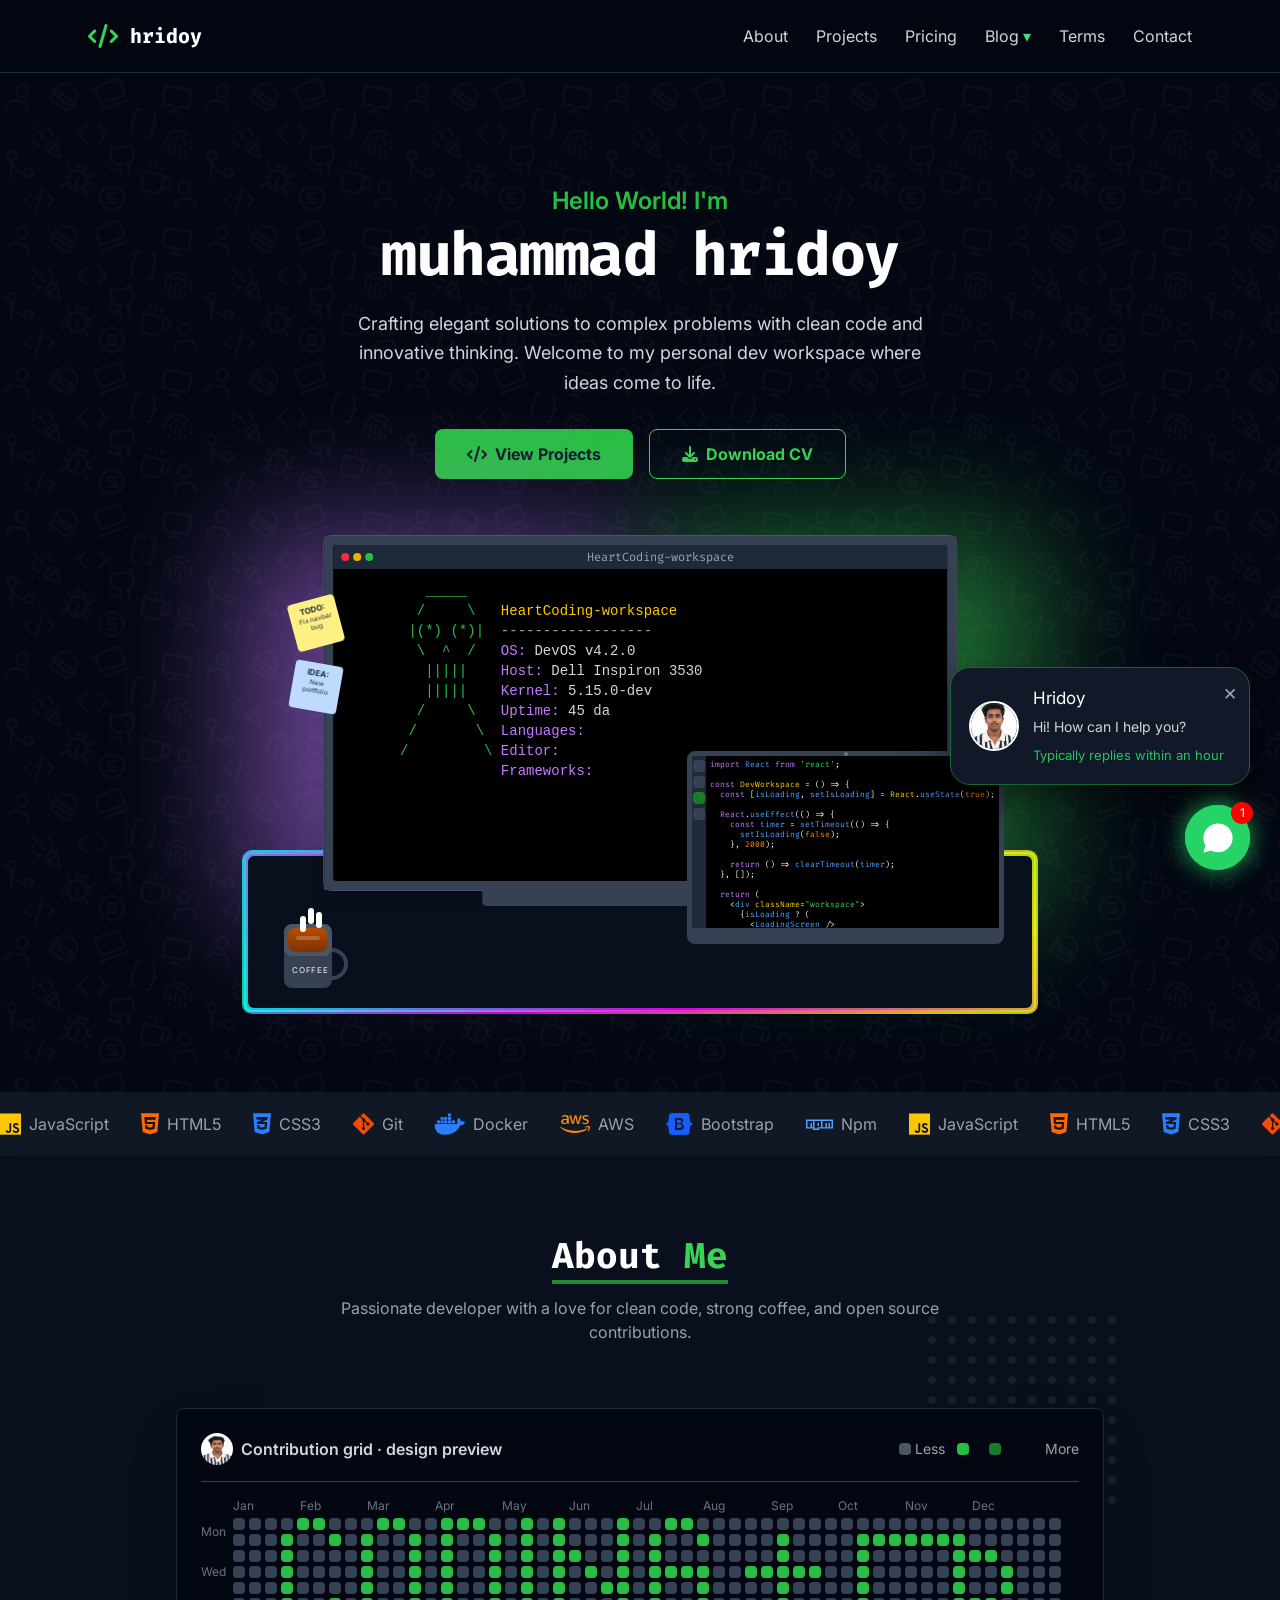
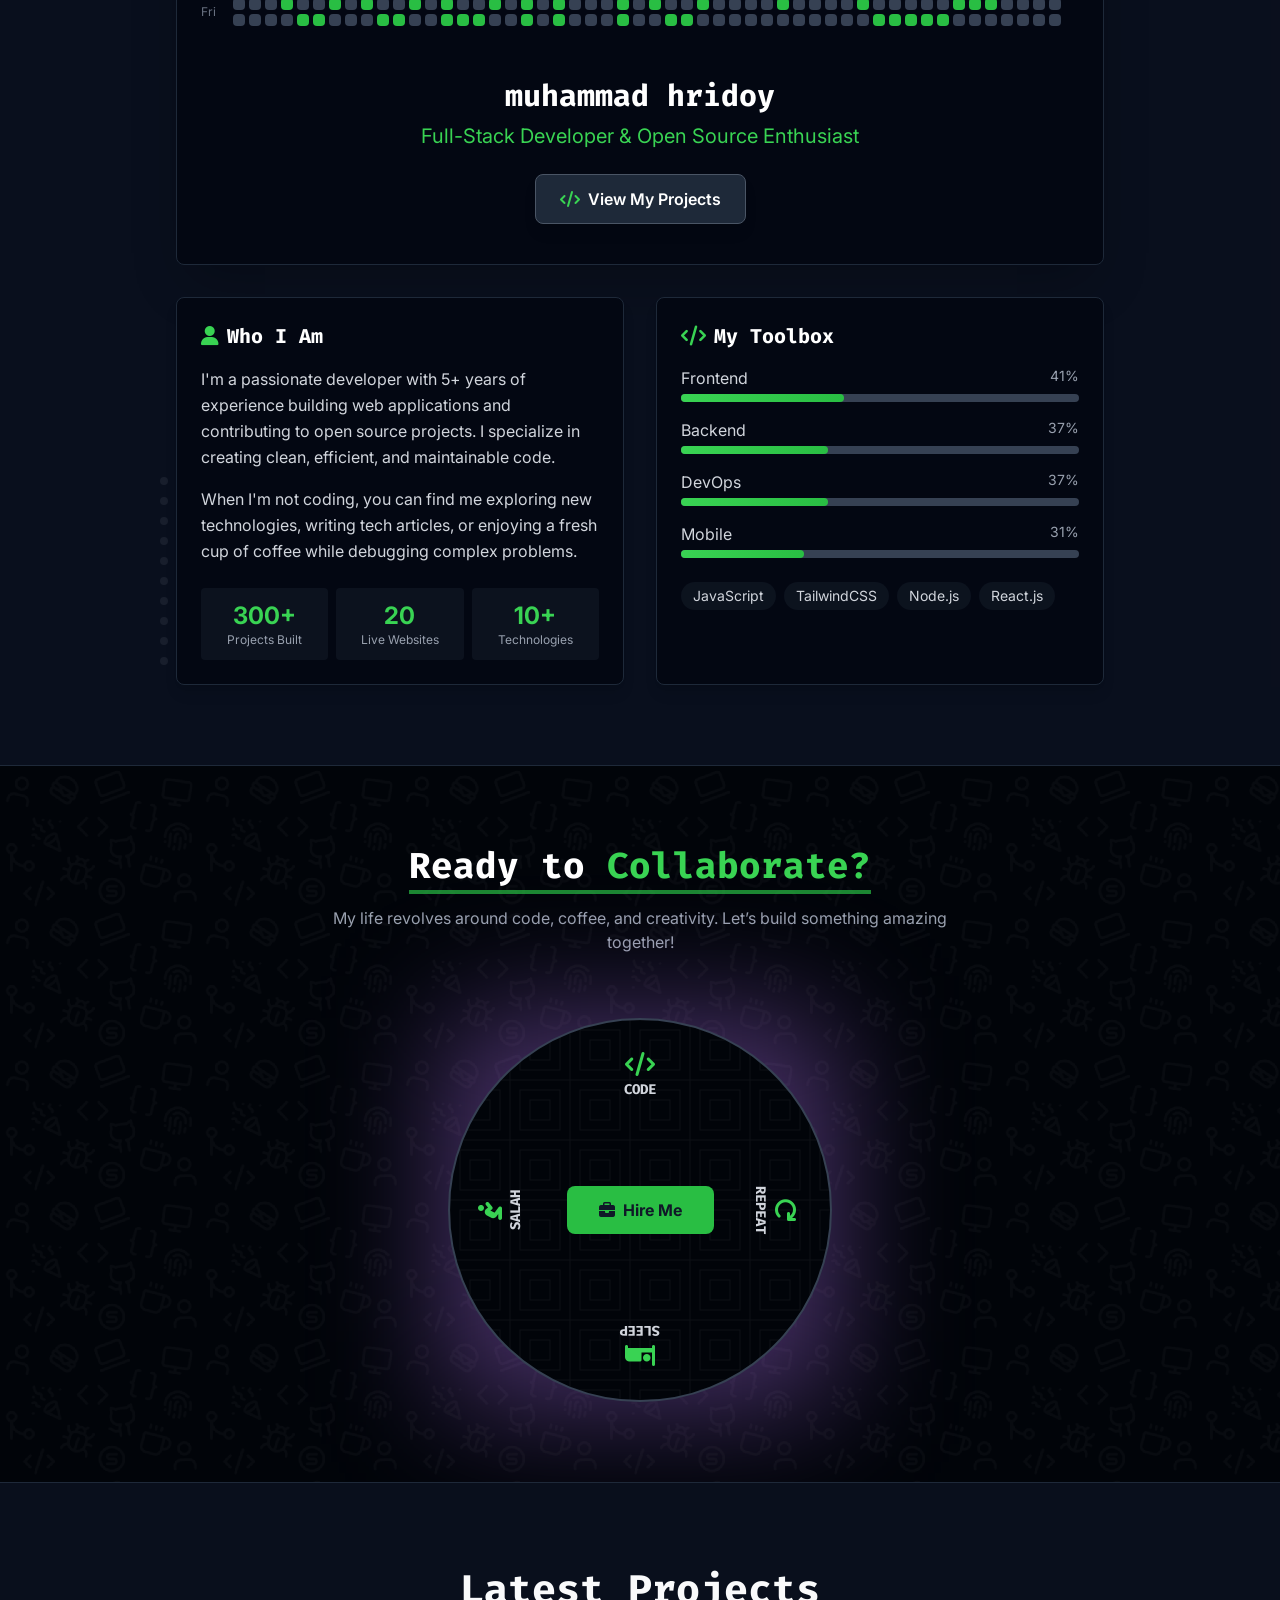
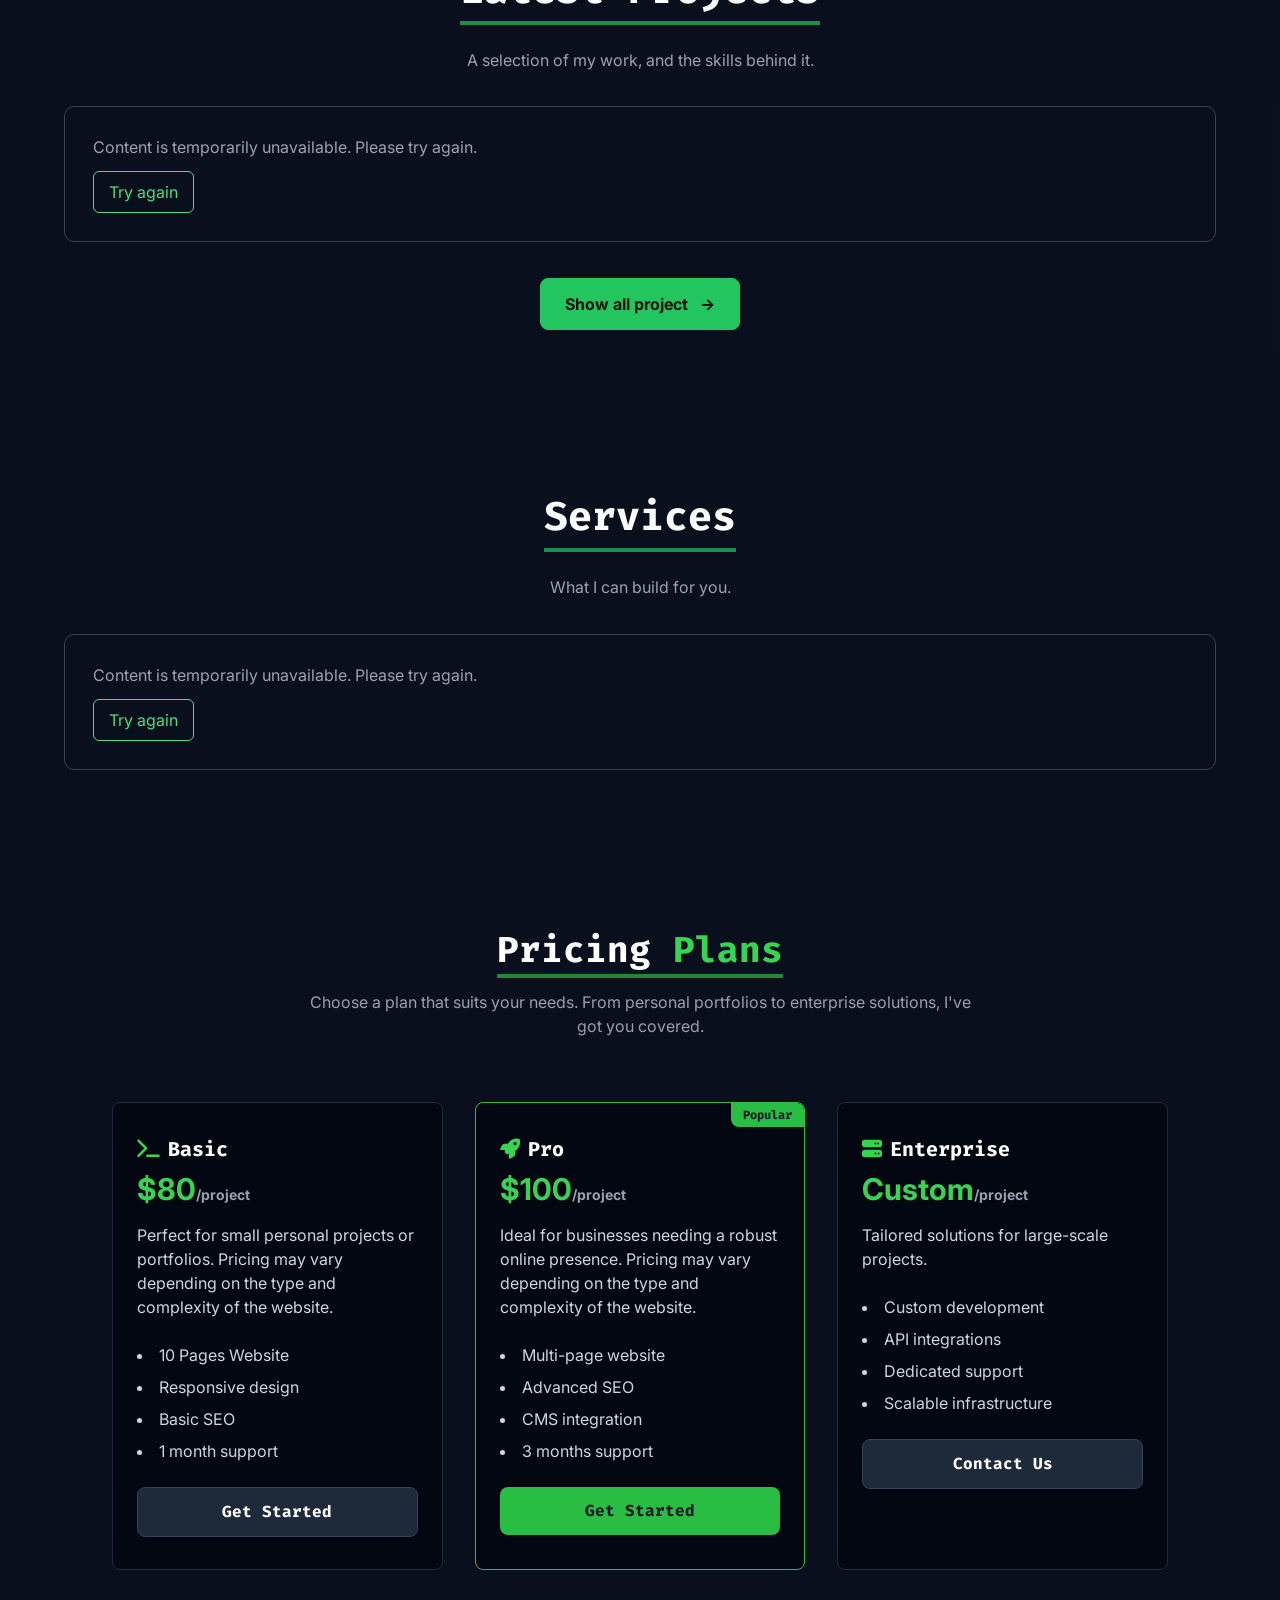
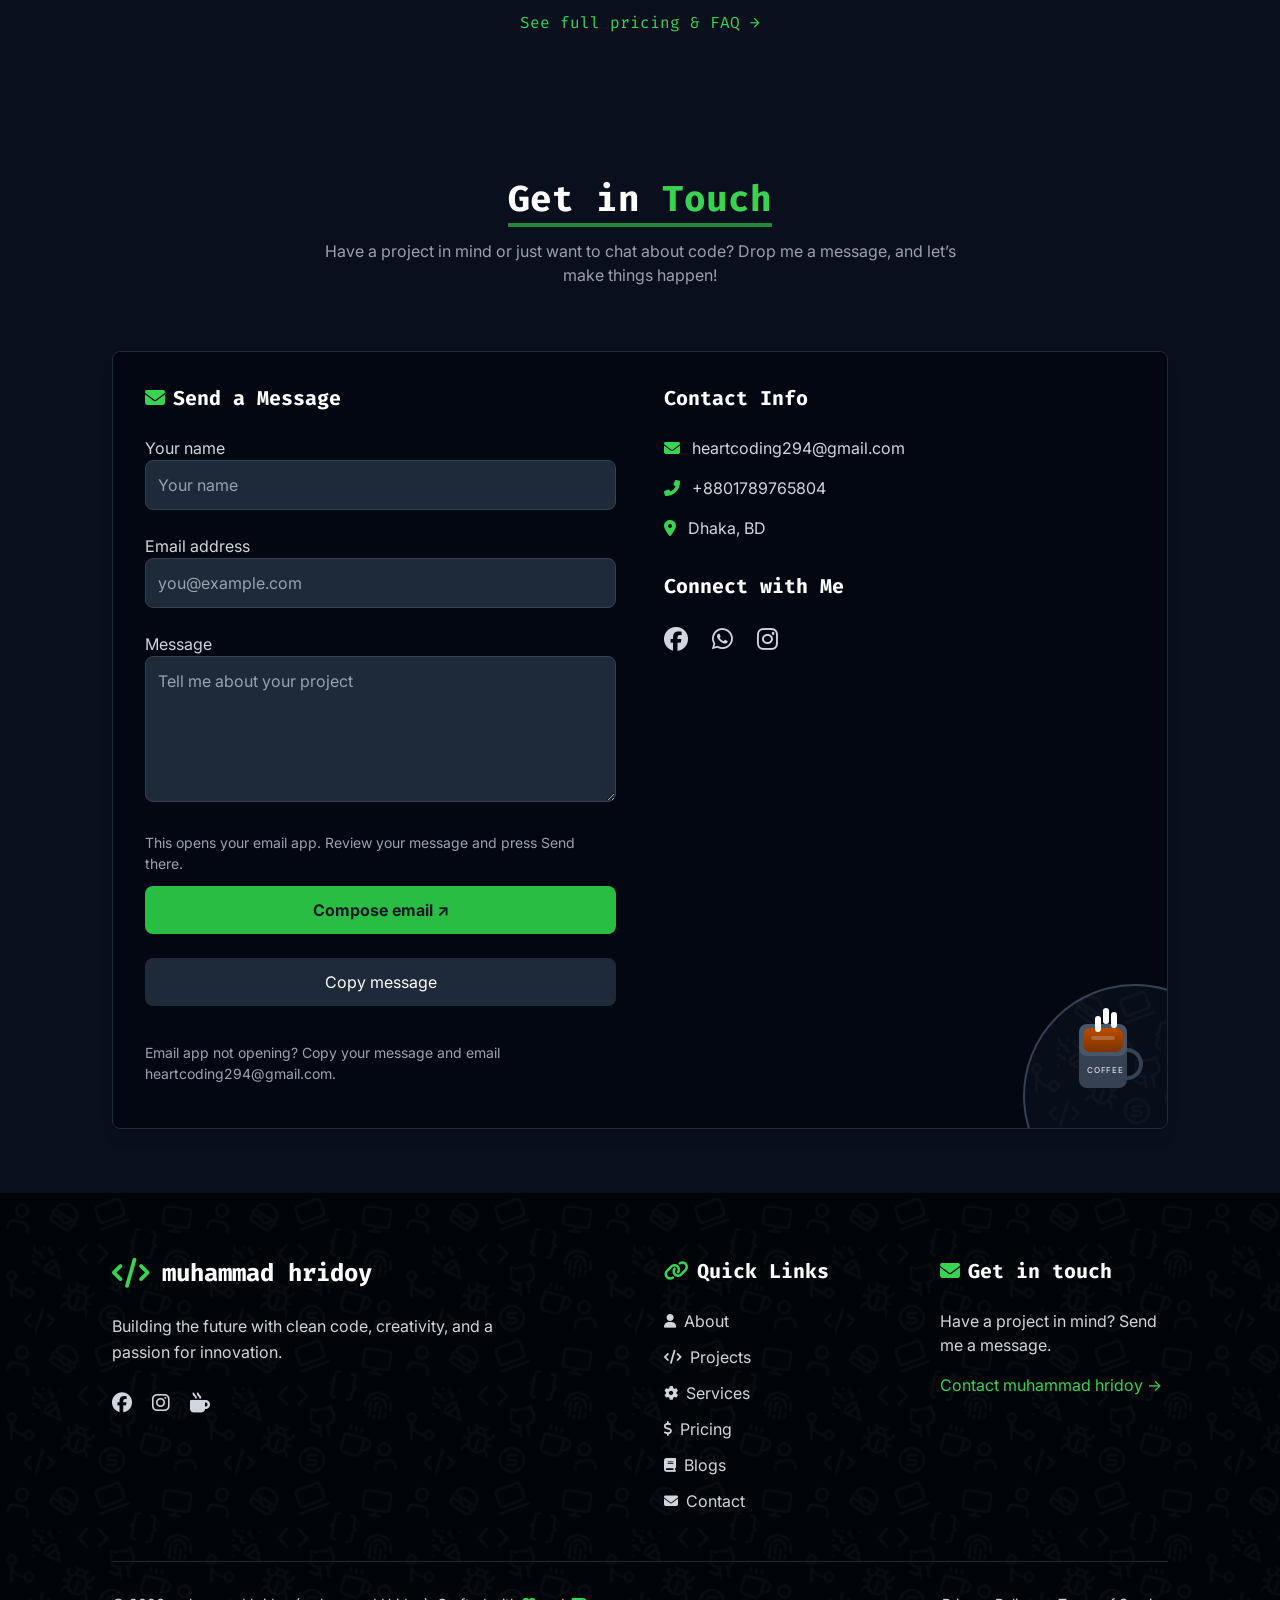
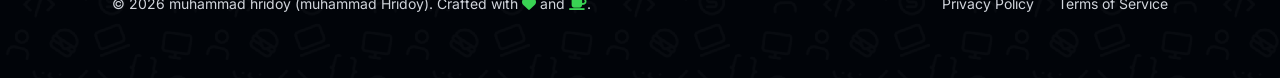
==== commit 1e3f814c: "Update index.html" ====
--- a/index.html
+++ b/index.html
@@ -7,7 +7,7 @@
     <title>muhammad hridoy - Full-Stack Developer</title>
     <!-- Custom styles--->
     <link rel="stylesheet" href="src/css/style.css">
-    <link rel="shortcut icon" type="image/x-icon" href="src/img/favicon.png" />
+    <link rel="shortcut icon" type="image/x-icon" href="src/img/favicons.png" />
     <link href="https://fonts.googleapis.com/css2?family=Fira+Code:wght@400;500;700&amp;family=Inter:wght@300;400;700;900&amp;display=swap" rel="stylesheet" />
     <link href="https://cdnjs.cloudflare.com/ajax/libs/font-awesome/6.3.0/css/all.min.css" rel="stylesheet">
     <!-- glightbox -->
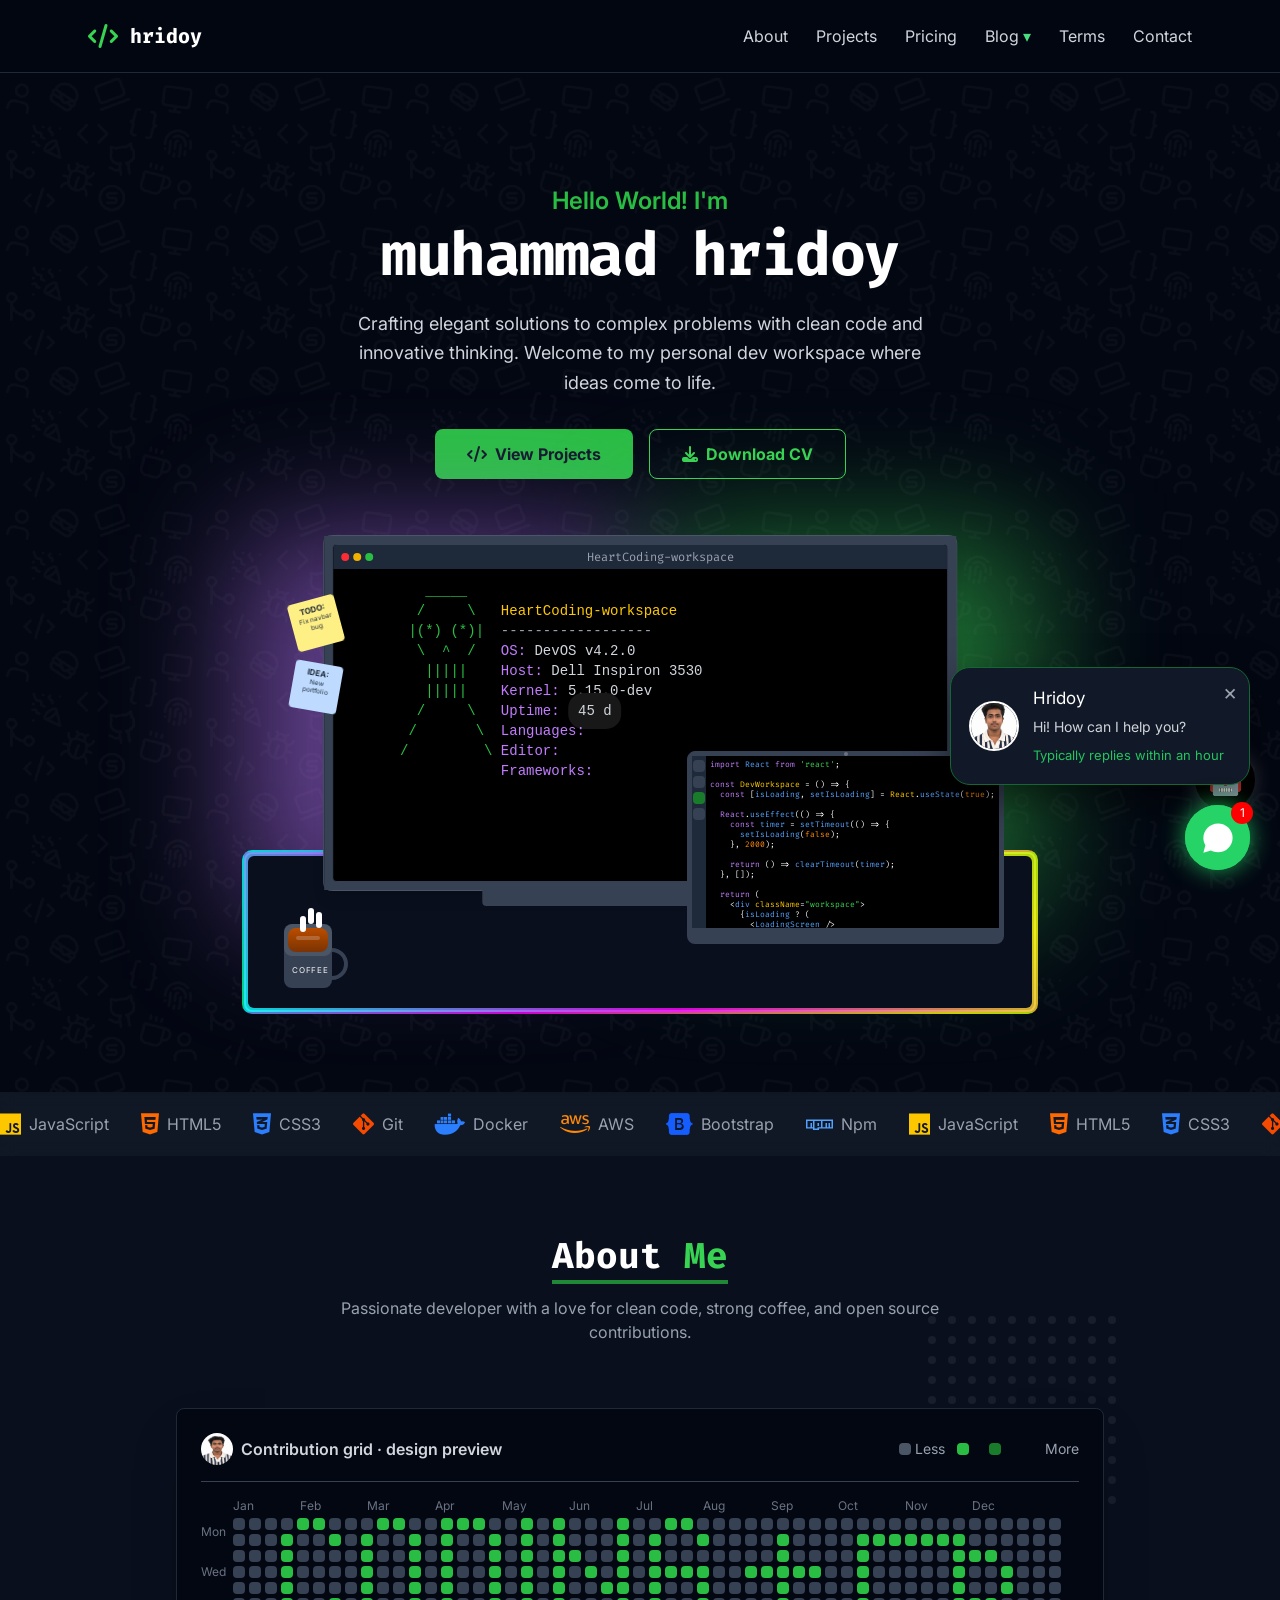
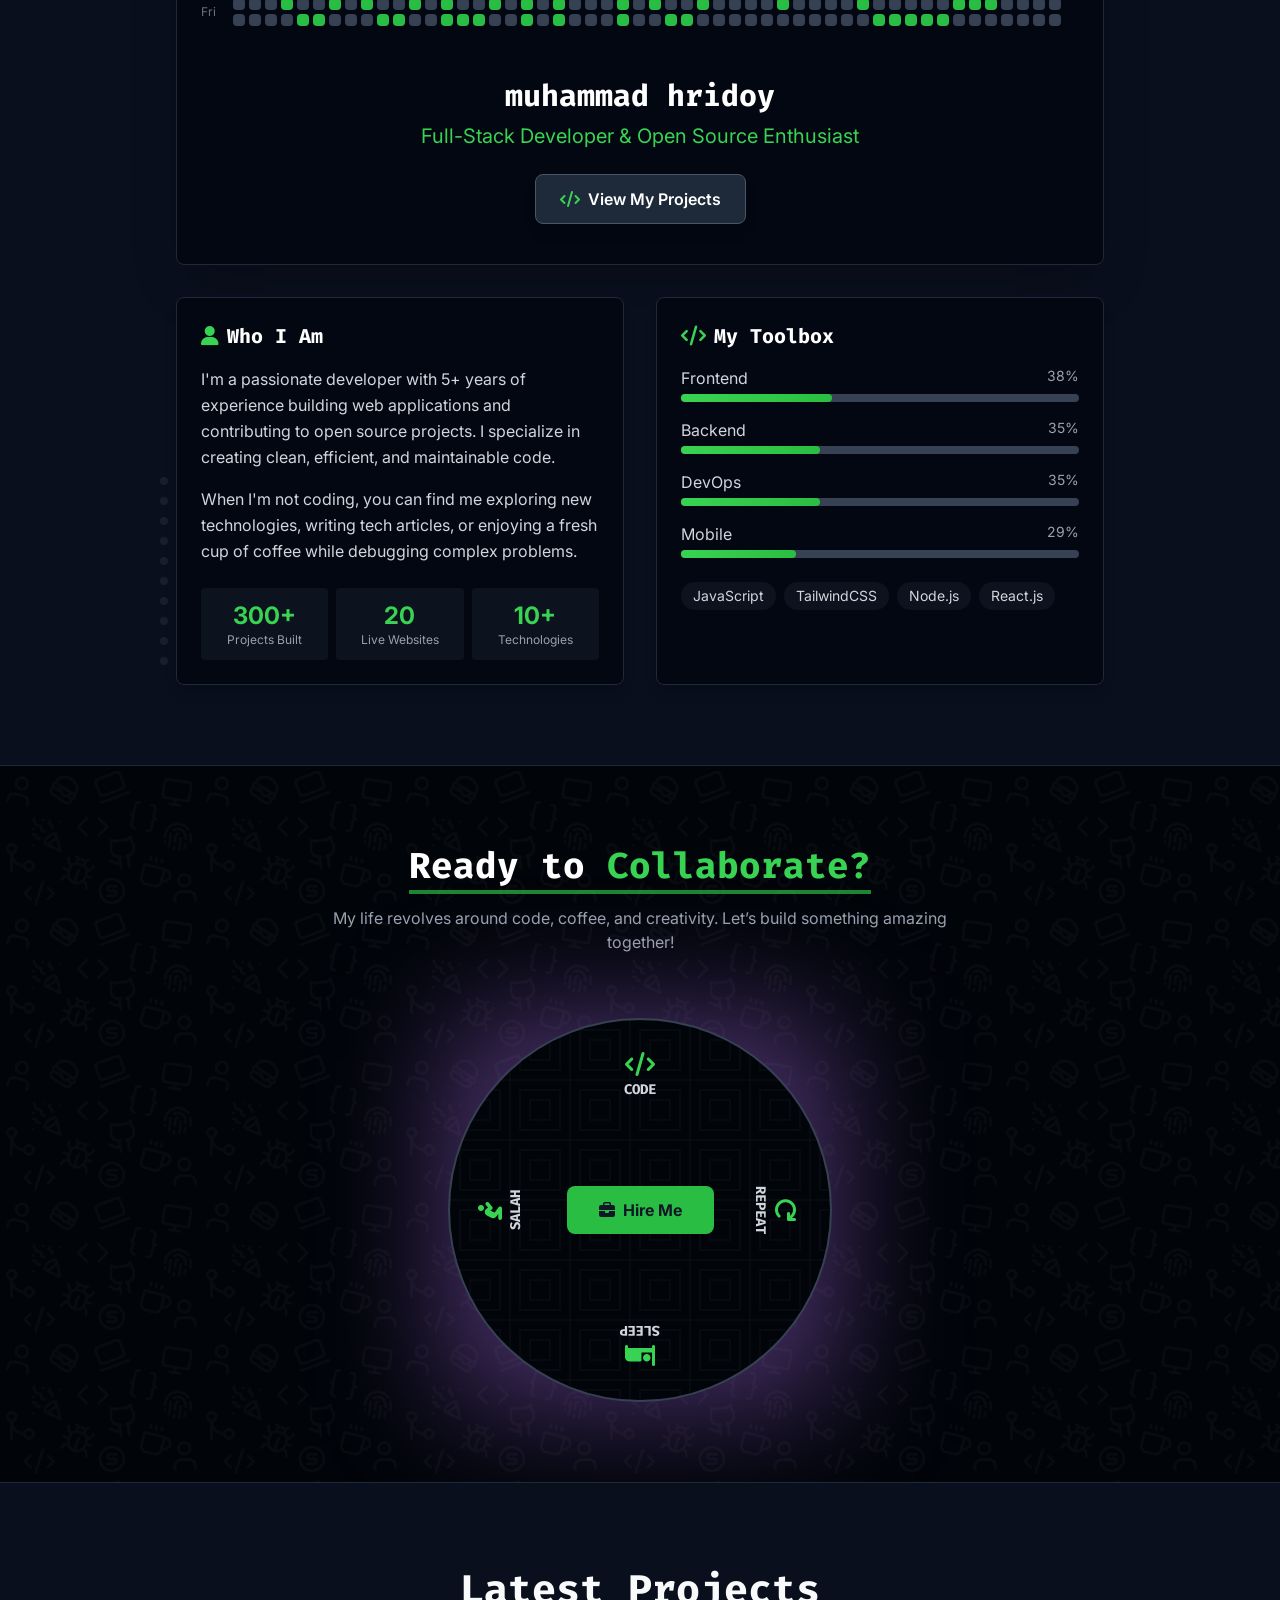
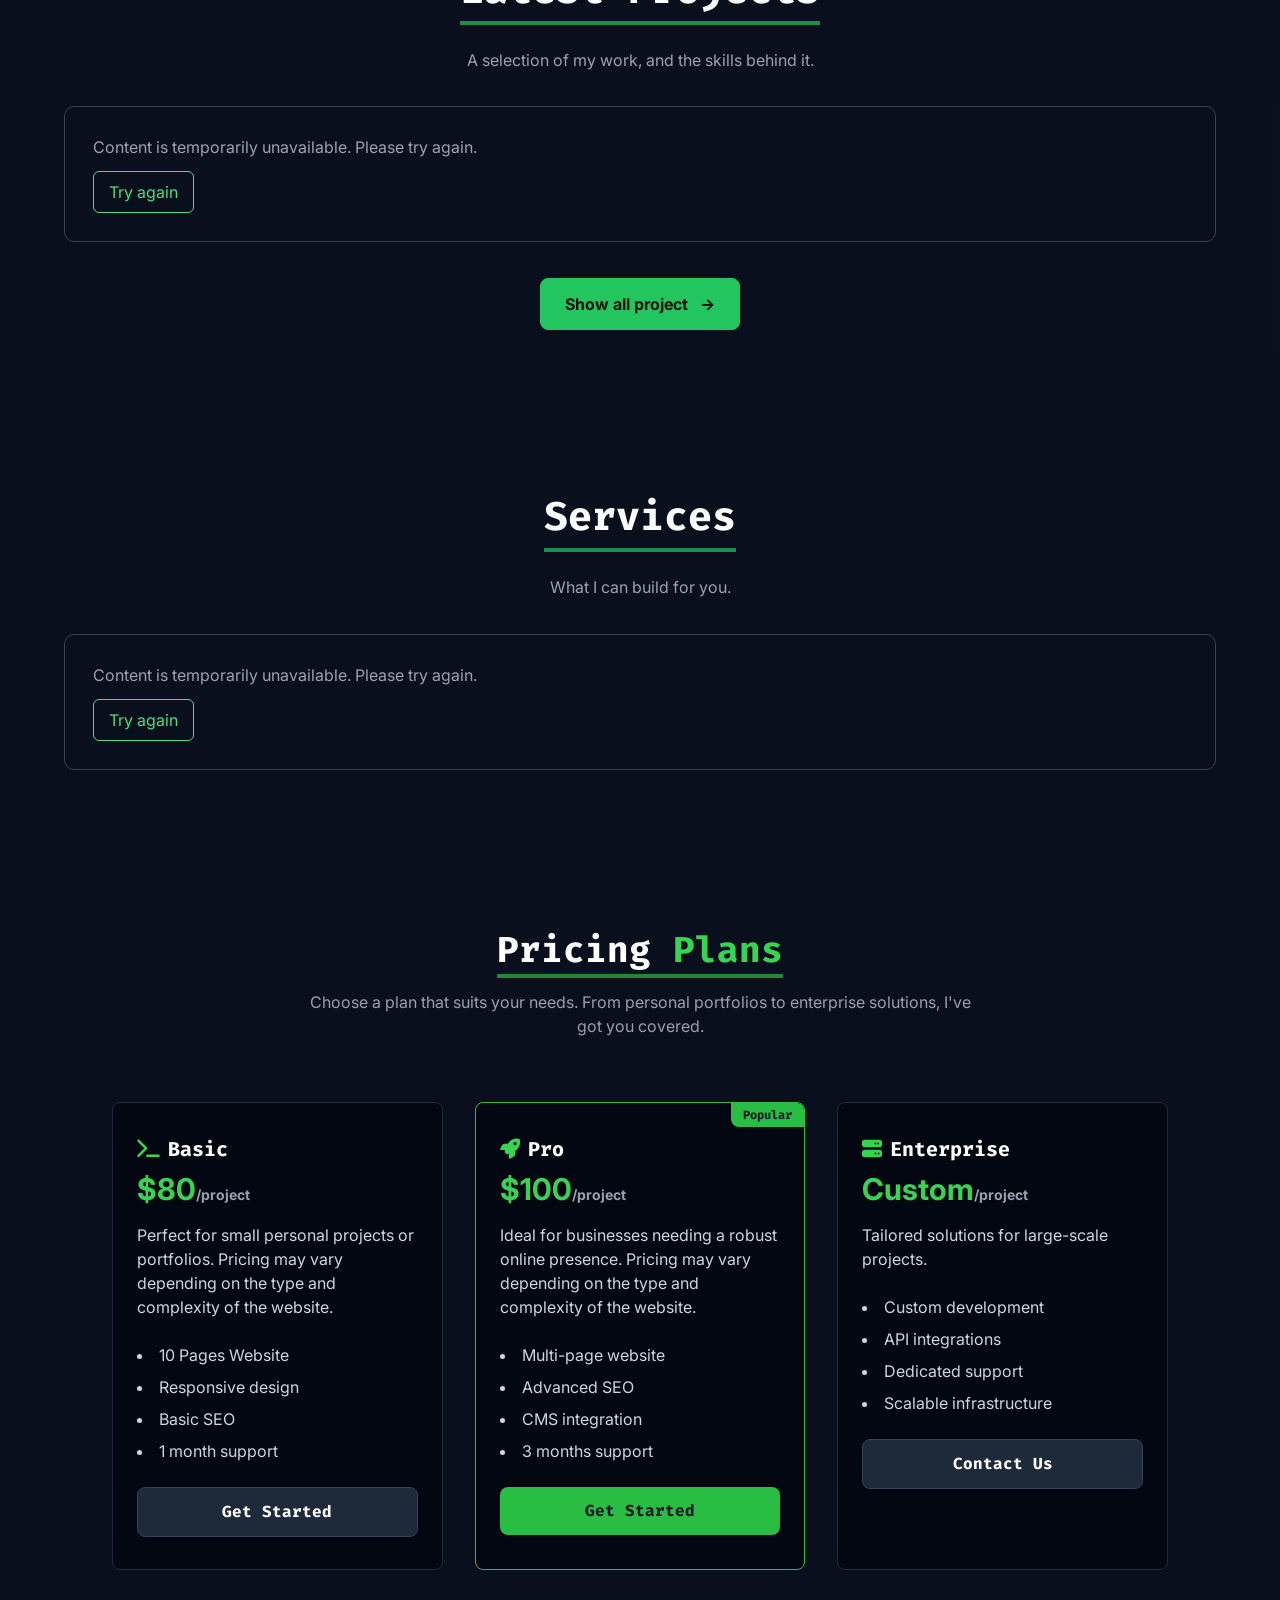
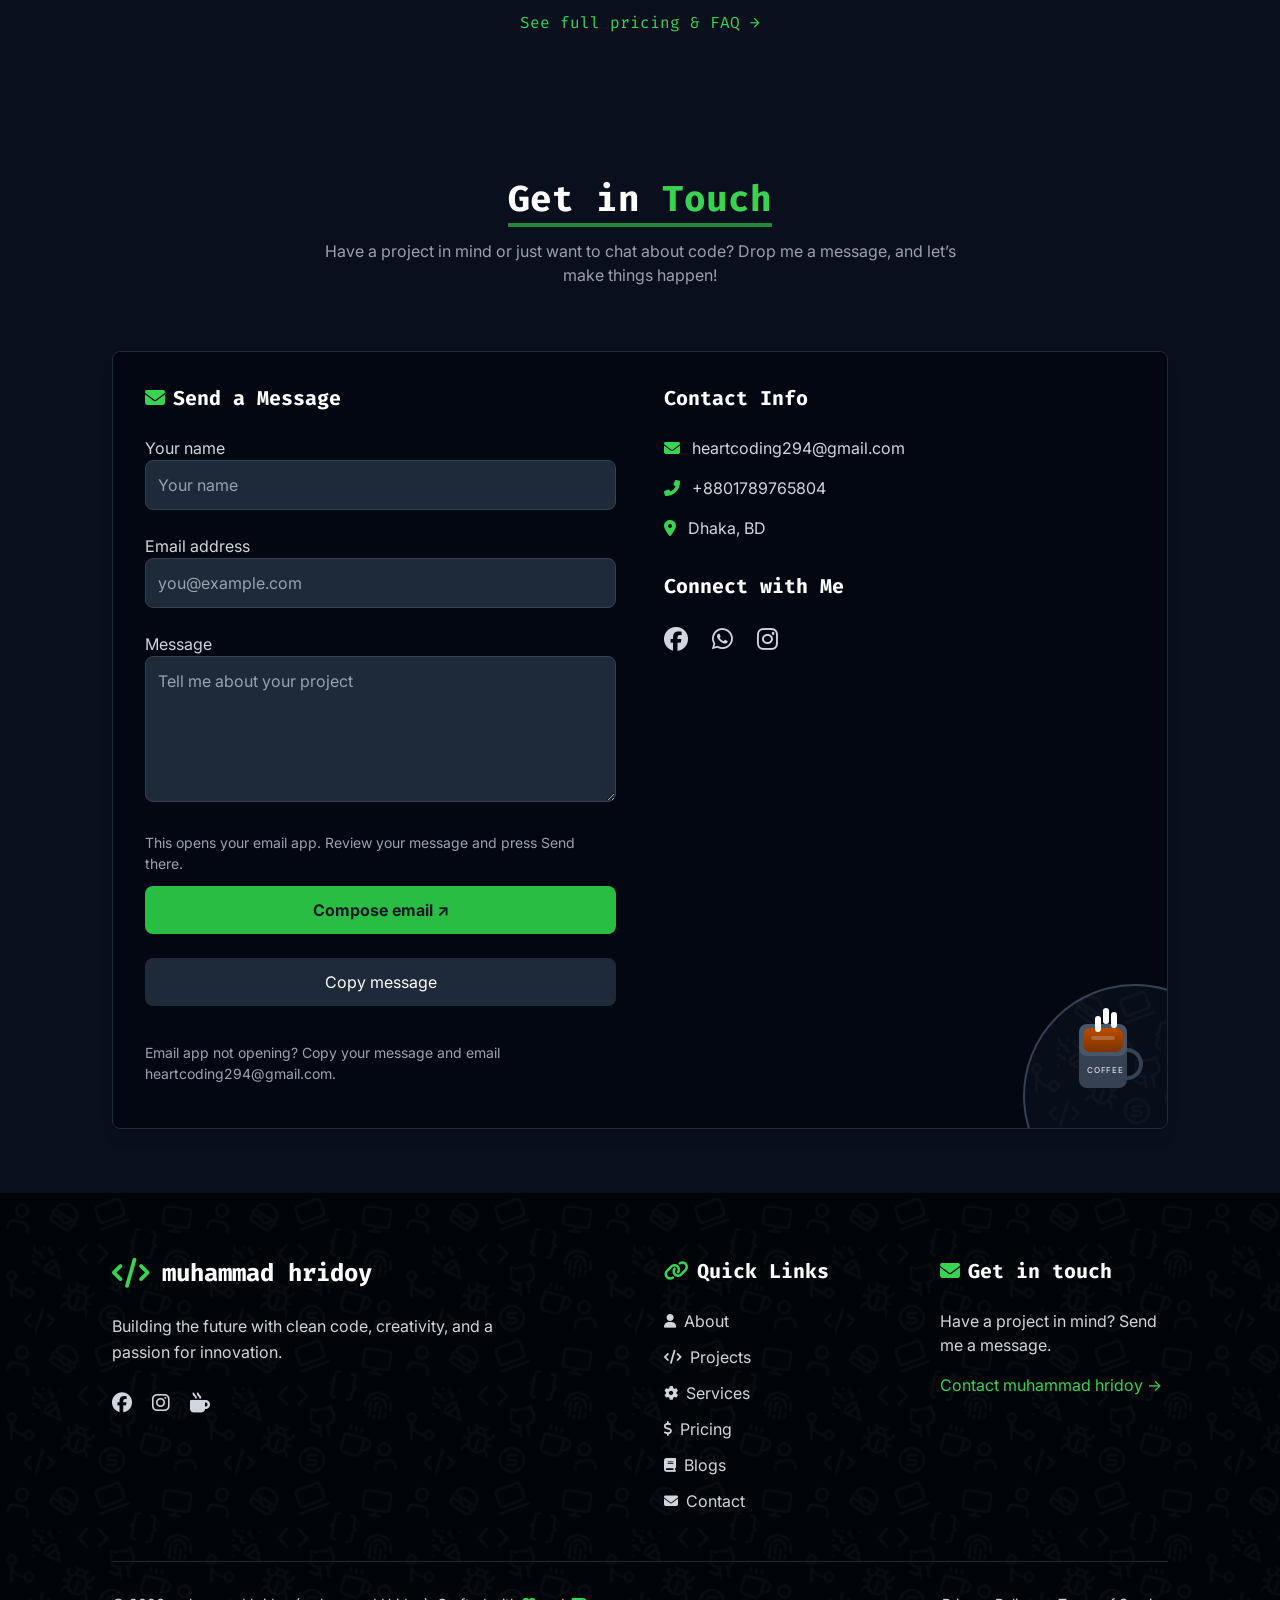
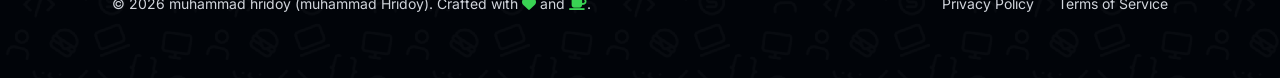
==== commit 59596520: "Update index.html" ====
--- a/index.html
+++ b/index.html
@@ -728,6 +728,81 @@
                         <li><a href="contact.html" class="text-gray-300 hover:text-green-400 transition-colors flex layhetgsjdcb gap-2"><i class="fas fa-envelope text-sm"></i> Contact</a></li>
                     </ul>
                 </div>
+                <!-- AI Chat Button -->
+<div class="ai-chat-wrapper">
+
+    <button id="aiChatBtn" class="ai-chat-btn">
+        🤖
+    </button>
+
+    <div id="aiChatBox" class="ai-chat-box">
+
+        <div class="ai-header">
+            <div>
+                <h4>Hridoy AI Assistant</h4>
+                <span>Online • Ready to help</span>
+            </div>
+            <button id="closeChat">×</button>
+        </div>
+
+
+        <div id="chatMessages" class="chat-messages">
+
+            <div class="ai-message">
+                👋 Hi! I'm Hridoy's AI Assistant.  
+                I can help you with services, projects, pricing and contact.
+            </div>
+
+
+            <div class="quick-box">
+
+                <button onclick="sendMessage('What services do you provide?')">
+                    👨‍💻 Services
+                </button>
+
+                <button onclick="sendMessage('Show me your projects')">
+                    🚀 Projects
+                </button>
+
+                <button onclick="sendMessage('What are your pricing plans?')">
+                    💰 Pricing
+                </button>
+
+                <button onclick="sendMessage('Can I download your CV?')">
+                    📄 CV
+                </button>
+
+                <button onclick="sendMessage('How can I contact you?')">
+                    📞 Contact
+                </button>
+
+                <button onclick="sendMessage('I want to hire you')">
+                    💼 Hire Me
+                </button>
+
+            </div>
+
+        </div>
+
+
+        <div class="chat-input">
+
+            <input 
+            id="userInput"
+            type="text"
+            placeholder="Type your message..."
+            >
+
+            <button onclick="sendUserMessage()">
+                ➤
+            </button>
+
+        </div>
+
+
+    </div>
+
+</div>
                 <div>
                     <h3 class="text-xl font-bold font-code text-white mb-6 flex layhetgsjdcb gap-2">
                         <i class="fas fa-envelope text-green-400"></i> Get in touch
@@ -1387,7 +1462,224 @@
 
 },8000);
 
-
+const chatBtn=document.getElementById("aiChatBtn");
+const chatBox=document.getElementById("aiChatBox");
+const closeChat=document.getElementById("closeChat");
+
+
+chatBtn.onclick=()=>{
+
+chatBox.style.display="block";
+
+}
+
+
+closeChat.onclick=()=>{
+
+chatBox.style.display="none";
+
+}
+
+
+
+const answers={
+
+
+"What services do you provide?":
+
+"👨‍💻 I provide full-stack web development, business websites, e-commerce solutions, custom applications and AI integrations.",
+
+
+"Show me your projects":
+
+"🚀 You can explore my latest projects and development work.",
+
+
+"What are your pricing plans?":
+
+"💰 Pricing depends on project requirements. I provide custom packages based on your needs.",
+
+
+"Can I download your CV?":
+
+"📄 Sure! You can download my latest CV below.",
+
+
+"How can I contact you?":
+
+"📞 You can contact me directly through WhatsApp.",
+
+
+"I want to hire you":
+
+"💼 Great! Let's discuss your project requirements."
+
+};
+
+
+
+function sendMessage(msg){
+
+
+addMessage(msg,"user");
+
+
+let typing=document.createElement("div");
+
+typing.className="typing";
+
+typing.innerHTML="AI is typing...";
+
+chatMessages.appendChild(typing);
+
+
+
+setTimeout(()=>{
+
+
+typing.remove();
+
+
+let reply=answers[msg] || 
+"I can help you with services, projects, pricing and contact.";
+
+
+addMessage(reply,"ai");
+
+
+
+if(msg==="Can I download your CV?"){
+
+addAction("⬇ Download CV","cv");
+
+}
+
+
+if(msg==="What are your pricing plans?"){
+
+addAction("💰 View Pricing","pricing");
+
+}
+
+
+
+if(msg==="How can I contact you?"){
+
+addAction("💬 WhatsApp Me","whatsapp");
+
+}
+
+
+
+if(msg==="Show me your projects"){
+
+addAction("🚀 View Projects","projects");
+
+}
+
+
+
+},1000);
+
+
+
+}
+
+
+
+
+function addMessage(text,type){
+
+
+let div=document.createElement("div");
+
+div.className=type==="user"?
+"user-message":
+"ai-message";
+
+
+div.innerHTML=text;
+
+
+chatMessages.appendChild(div);
+
+
+chatMessages.scrollTop=chatMessages.scrollHeight;
+
+
+}
+
+
+
+function addAction(text,type){
+
+
+let btn=document.createElement("button");
+
+btn.className="quick-box";
+
+btn.innerHTML=text;
+
+
+btn.onclick=()=>{
+
+
+if(type==="cv"){
+
+window.open("assets/cv.pdf");
+
+}
+
+
+if(type==="pricing"){
+
+location.href="pricing.html";
+
+}
+
+
+if(type==="projects"){
+
+location.href="projects.html";
+
+}
+
+
+if(type==="whatsapp"){
+
+window.open(
+"https://wa.me/8801789765804",
+"_blank"
+);
+
+}
+
+
+}
+
+
+chatMessages.appendChild(btn);
+
+
+}
+
+
+
+
+function sendUserMessage(){
+
+let input=document.getElementById("userInput");
+
+
+if(input.value.trim()!==""){
+
+sendMessage(input.value);
+
+input.value="";
+
+}
+
+}
 
 </script>
 
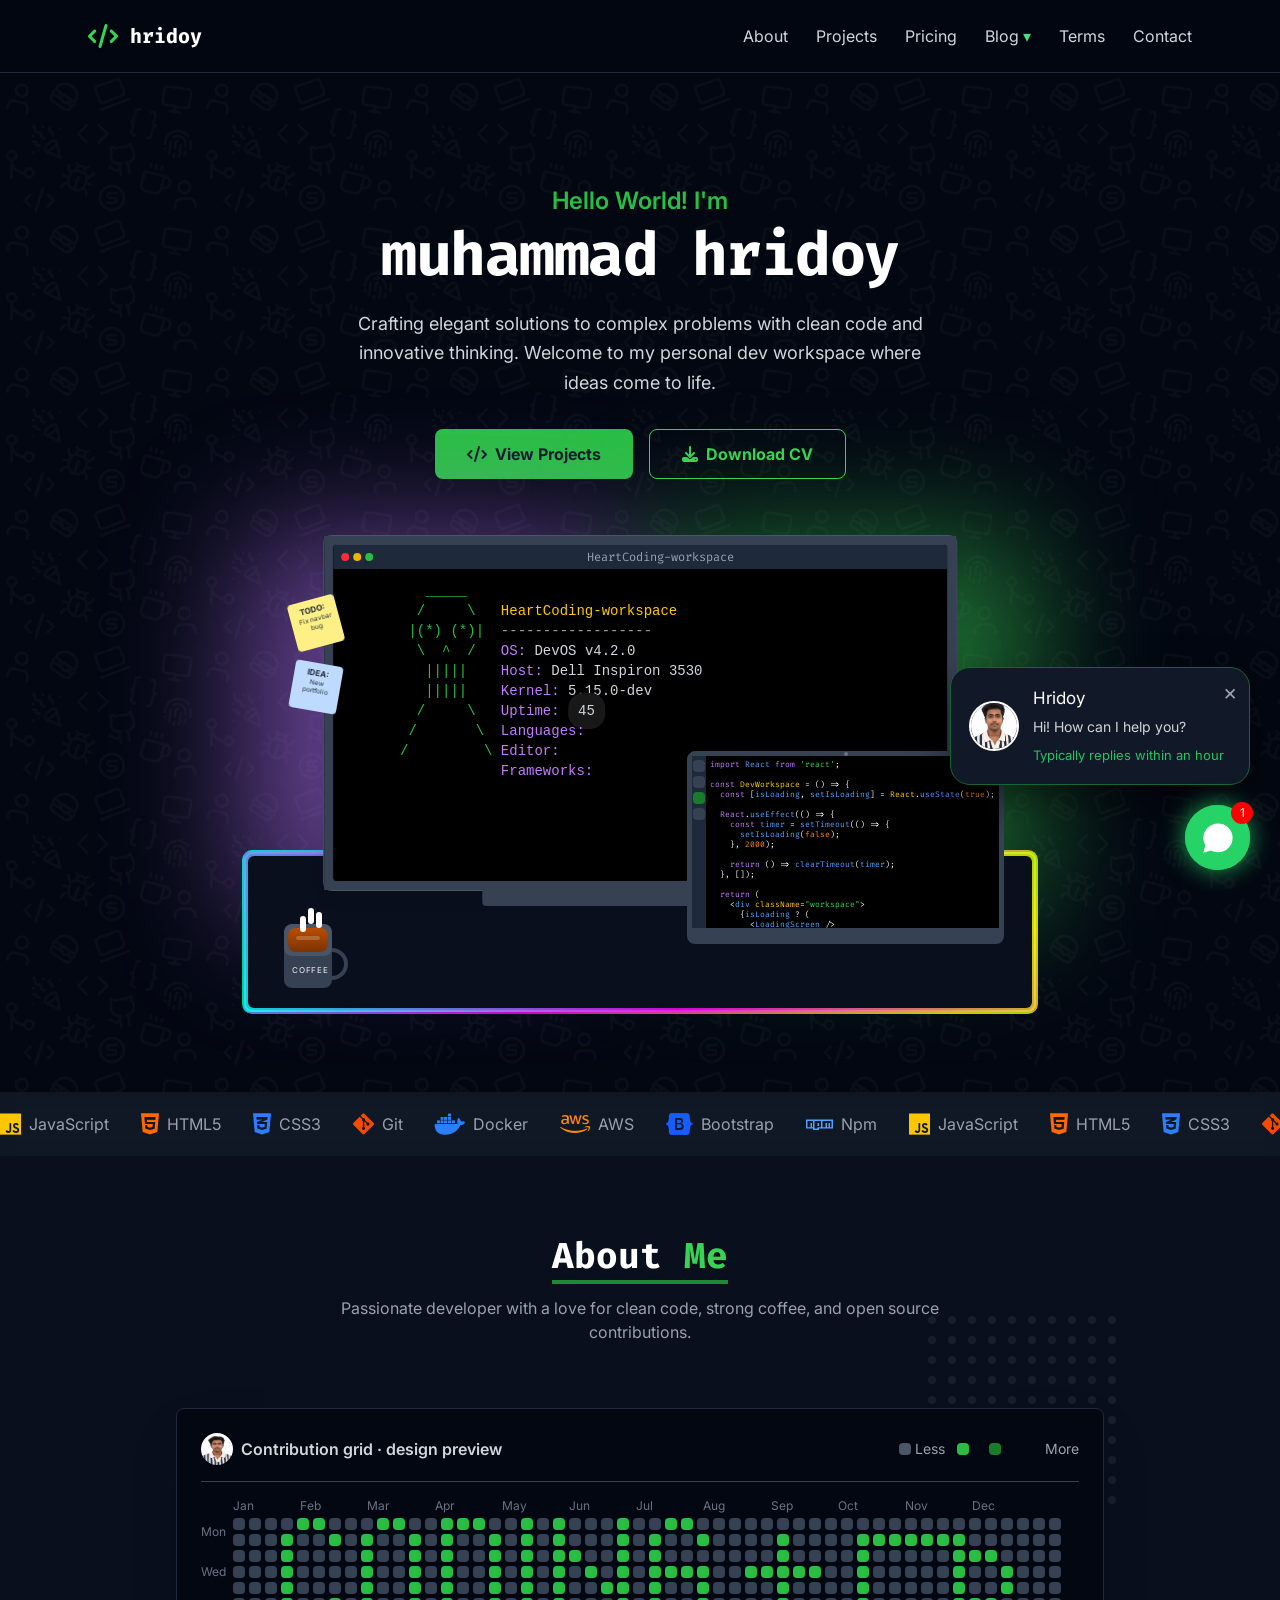
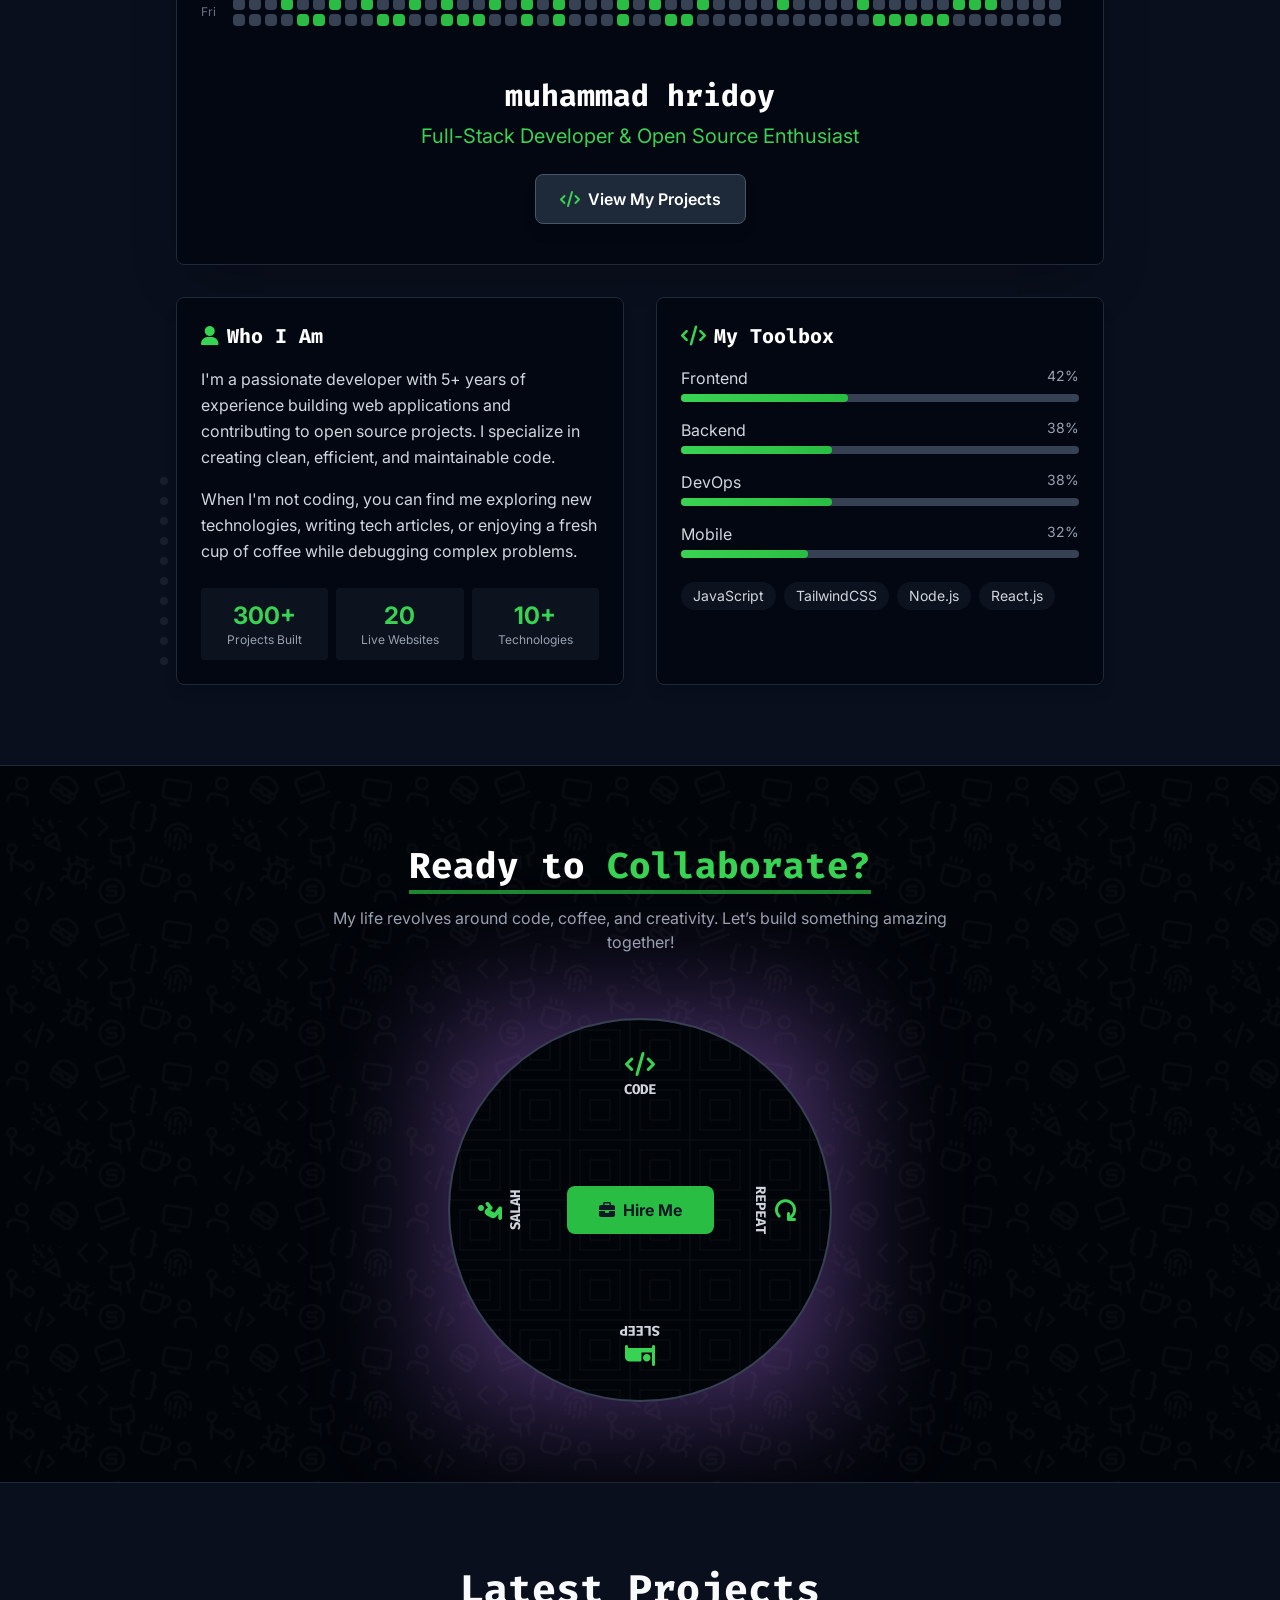
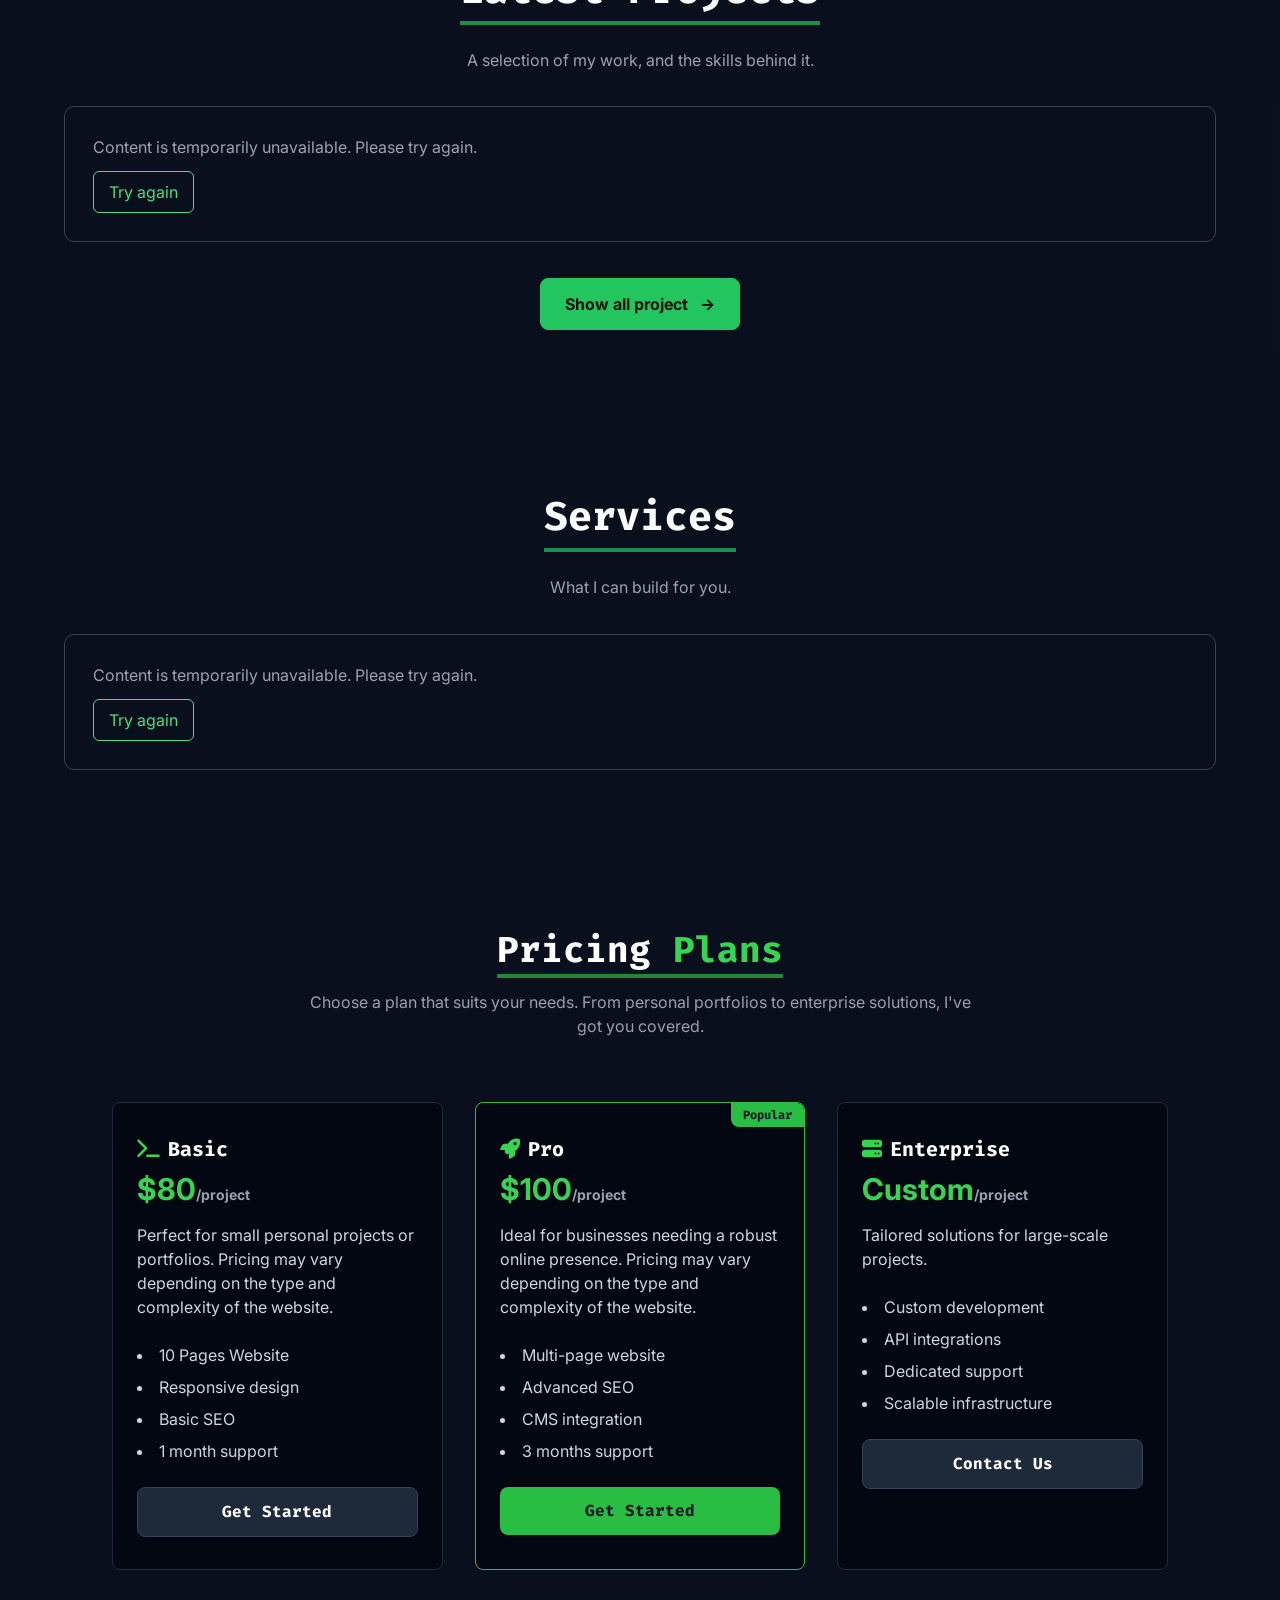
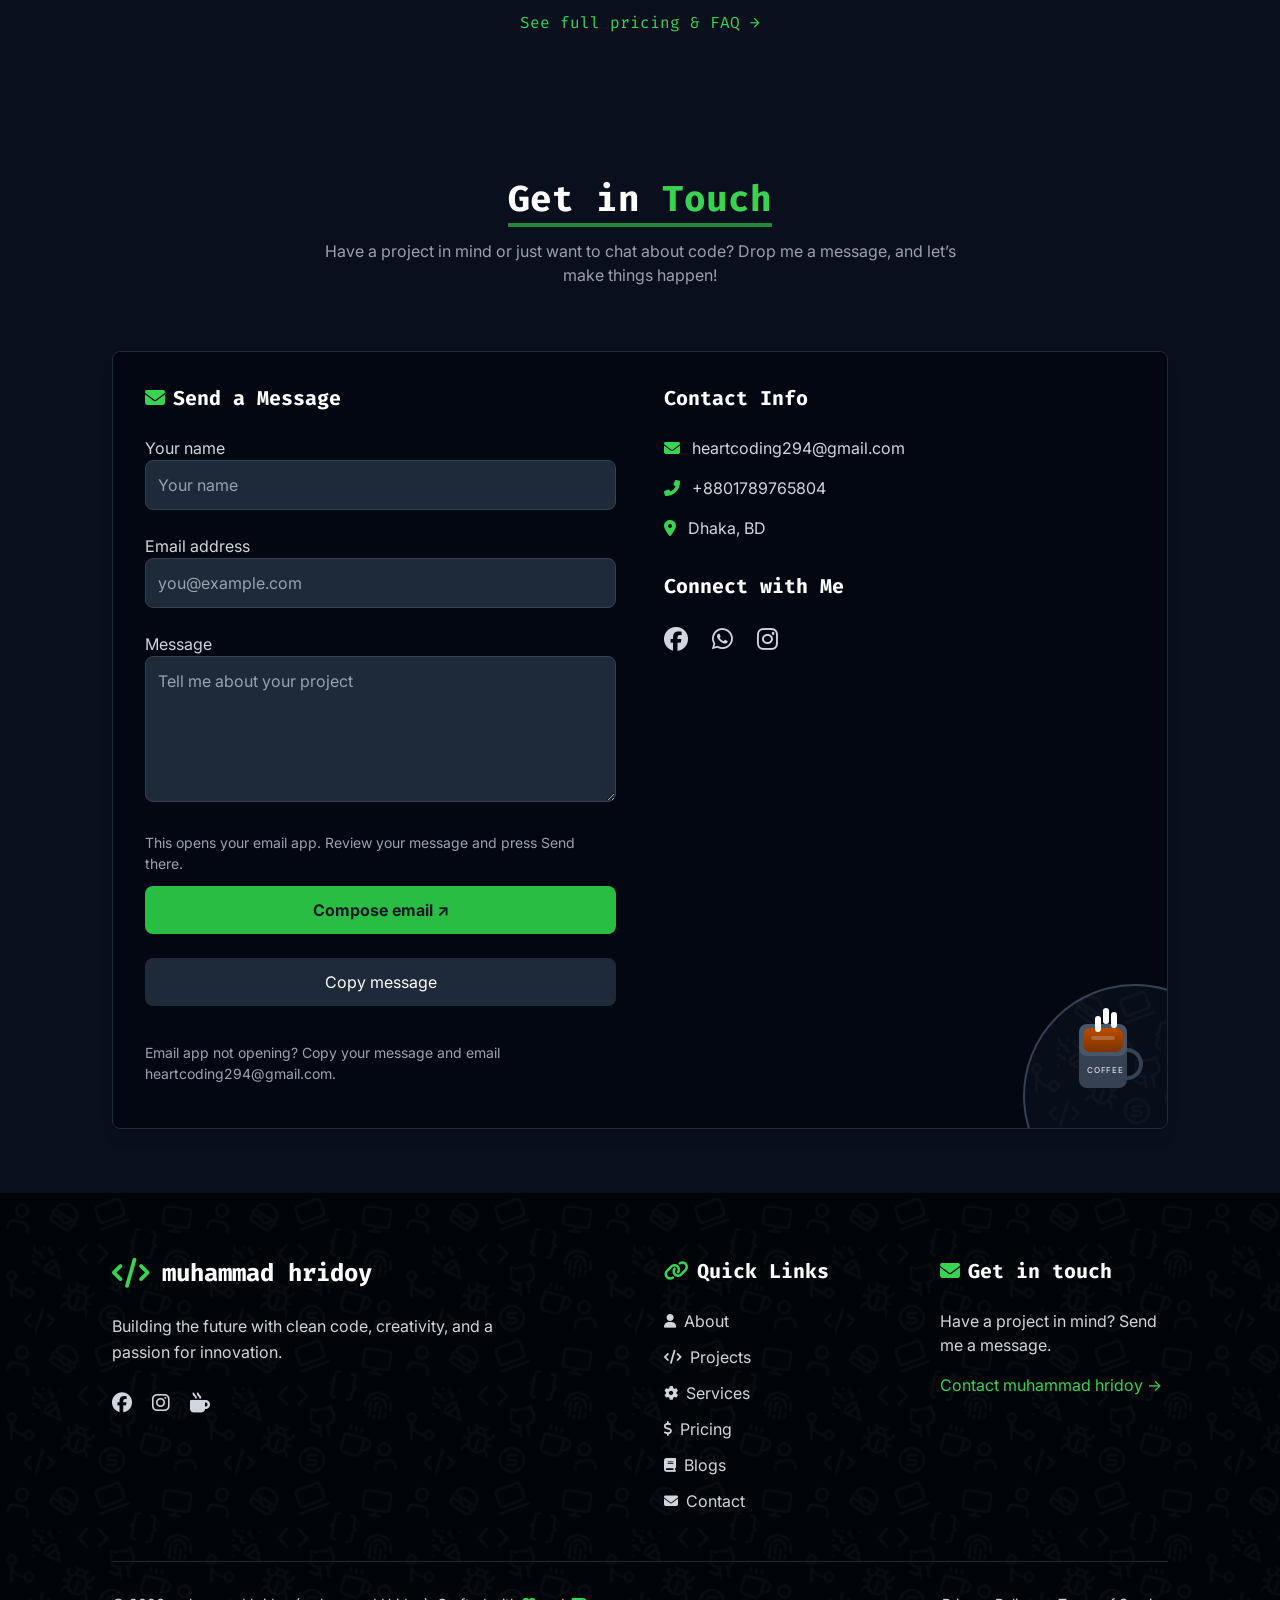
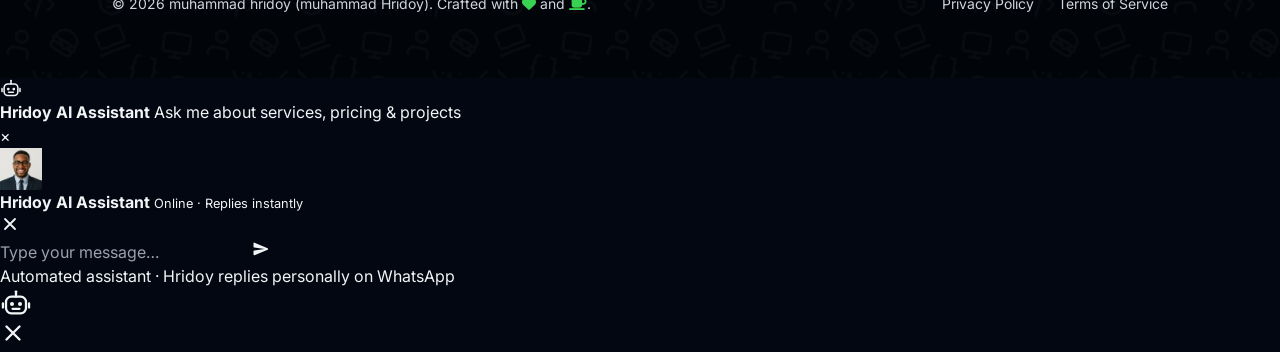
==== commit 2e476404: "Update index.html" ====
--- a/index.html
+++ b/index.html
@@ -728,81 +728,7 @@
                         <li><a href="contact.html" class="text-gray-300 hover:text-green-400 transition-colors flex layhetgsjdcb gap-2"><i class="fas fa-envelope text-sm"></i> Contact</a></li>
                     </ul>
                 </div>
-                <!-- AI Chat Button -->
-<div class="ai-chat-wrapper">
-
-    <button id="aiChatBtn" class="ai-chat-btn">
-        🤖
-    </button>
-
-    <div id="aiChatBox" class="ai-chat-box">
-
-        <div class="ai-header">
-            <div>
-                <h4>Hridoy AI Assistant</h4>
-                <span>Online • Ready to help</span>
-            </div>
-            <button id="closeChat">×</button>
-        </div>
-
-
-        <div id="chatMessages" class="chat-messages">
-
-            <div class="ai-message">
-                👋 Hi! I'm Hridoy's AI Assistant.  
-                I can help you with services, projects, pricing and contact.
-            </div>
-
-
-            <div class="quick-box">
-
-                <button onclick="sendMessage('What services do you provide?')">
-                    👨‍💻 Services
-                </button>
-
-                <button onclick="sendMessage('Show me your projects')">
-                    🚀 Projects
-                </button>
-
-                <button onclick="sendMessage('What are your pricing plans?')">
-                    💰 Pricing
-                </button>
-
-                <button onclick="sendMessage('Can I download your CV?')">
-                    📄 CV
-                </button>
-
-                <button onclick="sendMessage('How can I contact you?')">
-                    📞 Contact
-                </button>
-
-                <button onclick="sendMessage('I want to hire you')">
-                    💼 Hire Me
-                </button>
-
-            </div>
-
-        </div>
-
-
-        <div class="chat-input">
-
-            <input 
-            id="userInput"
-            type="text"
-            placeholder="Type your message..."
-            >
-
-            <button onclick="sendUserMessage()">
-                ➤
-            </button>
-
-        </div>
-
-
-    </div>
-
-</div>
+
                 <div>
                     <h3 class="text-xl font-bold font-code text-white mb-6 flex layhetgsjdcb gap-2">
                         <i class="fas fa-envelope text-green-400"></i> Get in touch
@@ -821,6 +747,57 @@
             </div>
         </div>
     </footer>
+
+<!-- AI assistant (left side) -->
+<div class="hx" id="hxAi">
+  <div class="hx-bubble" id="hxAiBubble" role="status" aria-live="polite">
+    <div class="hx-bubble-icon" aria-hidden="true"><svg class="" viewBox="0 0 24 24" width="22" height="22" fill="none" stroke="currentColor" stroke-width="1.7" stroke-linecap="round" stroke-linejoin="round" aria-hidden="true"><path d="M12 6.5V4"/><circle cx="12" cy="2.9" r="1.1" fill="currentColor" stroke="none"/><rect x="4.5" y="6.5" width="15" height="12.5" rx="4"/><path d="M2.2 11.5v3.2M21.8 11.5v3.2"/><circle class="hx-eye" cx="9" cy="12" r="1.5" fill="currentColor" stroke="none"/><circle class="hx-eye" cx="15" cy="12" r="1.5" fill="currentColor" stroke="none"/><path d="M9.4 15.6h5.2"/>
+    </svg></div>
+    <div class="hx-bubble-text">
+      <strong>Hridoy AI Assistant</strong>
+      <span>Ask me about services, pricing &amp; projects</span>
+    </div>
+    <button type="button" class="hx-bubble-x" data-hx-close-bubble="hxAiBubble" aria-label="Dismiss">×</button>
+  </div>
+
+  <section class="hx-window" id="hxWindow" role="dialog" aria-label="Hridoy AI Assistant" aria-hidden="true">
+    <header class="hx-head">
+      <img src="src/img/smale2.jpg" alt="" class="hx-head-avatar" width="42" height="42">
+      <div class="hx-head-info">
+        <b>Hridoy AI Assistant</b>
+        <small><i class="hx-live"></i>Online · Replies instantly</small>
+      </div>
+      <button type="button" class="hx-head-btn" id="hxClose" aria-label="Close chat">
+        <svg viewBox="0 0 24 24" width="20" height="20" fill="none" stroke="currentColor" stroke-width="2.2" stroke-linecap="round"><path d="M6 6l12 12M18 6L6 18"/></svg>
+      </button>
+    </header>
+
+    <div class="hx-messages" id="hxMessages" aria-live="polite"></div>
+
+    <div class="hx-quick" id="hxQuick" hidden></div>
+
+    <form class="hx-input" id="hxForm" autocomplete="off">
+      <input id="hxInput" type="text" placeholder="Type your message…" maxlength="300" aria-label="Type your message">
+      <button type="submit" aria-label="Send">
+        <svg viewBox="0 0 24 24" width="18" height="18" fill="currentColor"><path d="M3.4 20.4l17.45-7.48a1 1 0 000-1.84L3.4 3.6a.993.993 0 00-1.39.91L2 9.12c0 .5.37.93.87.99L17 12 2.87 13.88c-.5.07-.87.5-.87 1l.01 4.61c0 .71.73 1.2 1.39.91z"/></svg>
+      </button>
+    </form>
+    <div class="hx-foot">Automated assistant · Hridoy replies personally on WhatsApp</div>
+  </section>
+
+  <button type="button" class="hx-ai-btn" id="hxAiBtn" aria-label="Open AI assistant" aria-expanded="false">
+    <svg class="hx-ic-chat" viewBox="0 0 24 24" width="32" height="32" fill="none" stroke="currentColor" stroke-width="1.7" stroke-linecap="round" stroke-linejoin="round" aria-hidden="true">
+      <path d="M12 6.5V4"/><circle cx="12" cy="2.9" r="1.1" fill="currentColor" stroke="none"/>
+      <rect x="4.5" y="6.5" width="15" height="12.5" rx="4"/>
+      <path d="M2.2 11.5v3.2M21.8 11.5v3.2"/>
+      <circle class="hx-eye" cx="9" cy="12" r="1.5" fill="currentColor" stroke="none"/>
+      <circle class="hx-eye" cx="15" cy="12" r="1.5" fill="currentColor" stroke="none"/>
+      <path d="M9.4 15.6h5.2"/>
+    </svg>
+    <svg class="hx-ic-x" viewBox="0 0 24 24" width="26" height="26" fill="none" stroke="currentColor" stroke-width="2.2" stroke-linecap="round" aria-hidden="true"><path d="M6 6l12 12M18 6L6 18"/></svg>
+    <i class="hx-dot"></i>
+  </button>
+</div>
 
 <!-- intersect -->
 <script defer src="vendors/@alpinejs/intersect/dist/cdn.min.js"></script>
@@ -1467,221 +1444,10 @@
 const closeChat=document.getElementById("closeChat");
 
 
-chatBtn.onclick=()=>{
-
-chatBox.style.display="block";
-
-}
-
-
-closeChat.onclick=()=>{
-
-chatBox.style.display="none";
-
-}
-
-
-
-const answers={
-
-
-"What services do you provide?":
-
-"👨‍💻 I provide full-stack web development, business websites, e-commerce solutions, custom applications and AI integrations.",
-
-
-"Show me your projects":
-
-"🚀 You can explore my latest projects and development work.",
-
-
-"What are your pricing plans?":
-
-"💰 Pricing depends on project requirements. I provide custom packages based on your needs.",
-
-
-"Can I download your CV?":
-
-"📄 Sure! You can download my latest CV below.",
-
-
-"How can I contact you?":
-
-"📞 You can contact me directly through WhatsApp.",
-
-
-"I want to hire you":
-
-"💼 Great! Let's discuss your project requirements."
-
-};
-
-
-
-function sendMessage(msg){
-
-
-addMessage(msg,"user");
-
-
-let typing=document.createElement("div");
-
-typing.className="typing";
-
-typing.innerHTML="AI is typing...";
-
-chatMessages.appendChild(typing);
-
-
-
-setTimeout(()=>{
-
-
-typing.remove();
-
-
-let reply=answers[msg] || 
-"I can help you with services, projects, pricing and contact.";
-
-
-addMessage(reply,"ai");
-
-
-
-if(msg==="Can I download your CV?"){
-
-addAction("⬇ Download CV","cv");
-
-}
-
-
-if(msg==="What are your pricing plans?"){
-
-addAction("💰 View Pricing","pricing");
-
-}
-
-
-
-if(msg==="How can I contact you?"){
-
-addAction("💬 WhatsApp Me","whatsapp");
-
-}
-
-
-
-if(msg==="Show me your projects"){
-
-addAction("🚀 View Projects","projects");
-
-}
-
-
-
-},1000);
-
-
-
-}
-
-
-
-
-function addMessage(text,type){
-
-
-let div=document.createElement("div");
-
-div.className=type==="user"?
-"user-message":
-"ai-message";
-
-
-div.innerHTML=text;
-
-
-chatMessages.appendChild(div);
-
-
-chatMessages.scrollTop=chatMessages.scrollHeight;
-
-
-}
-
-
-
-function addAction(text,type){
-
-
-let btn=document.createElement("button");
-
-btn.className="quick-box";
-
-btn.innerHTML=text;
-
-
-btn.onclick=()=>{
-
-
-if(type==="cv"){
-
-window.open("assets/cv.pdf");
-
-}
-
-
-if(type==="pricing"){
-
-location.href="pricing.html";
-
-}
-
-
-if(type==="projects"){
-
-location.href="projects.html";
-
-}
-
-
-if(type==="whatsapp"){
-
-window.open(
-"https://wa.me/8801789765804",
-"_blank"
-);
-
-}
-
-
-}
-
-
-chatMessages.appendChild(btn);
-
-
-}
-
-
-
-
-function sendUserMessage(){
-
-let input=document.getElementById("userInput");
-
-
-if(input.value.trim()!==""){
-
-sendMessage(input.value);
-
-input.value="";
-
-}
-
-}
-
-</script>
+
+
+
+
 
 
 <!-- WhatsApp Floating Widget END -->
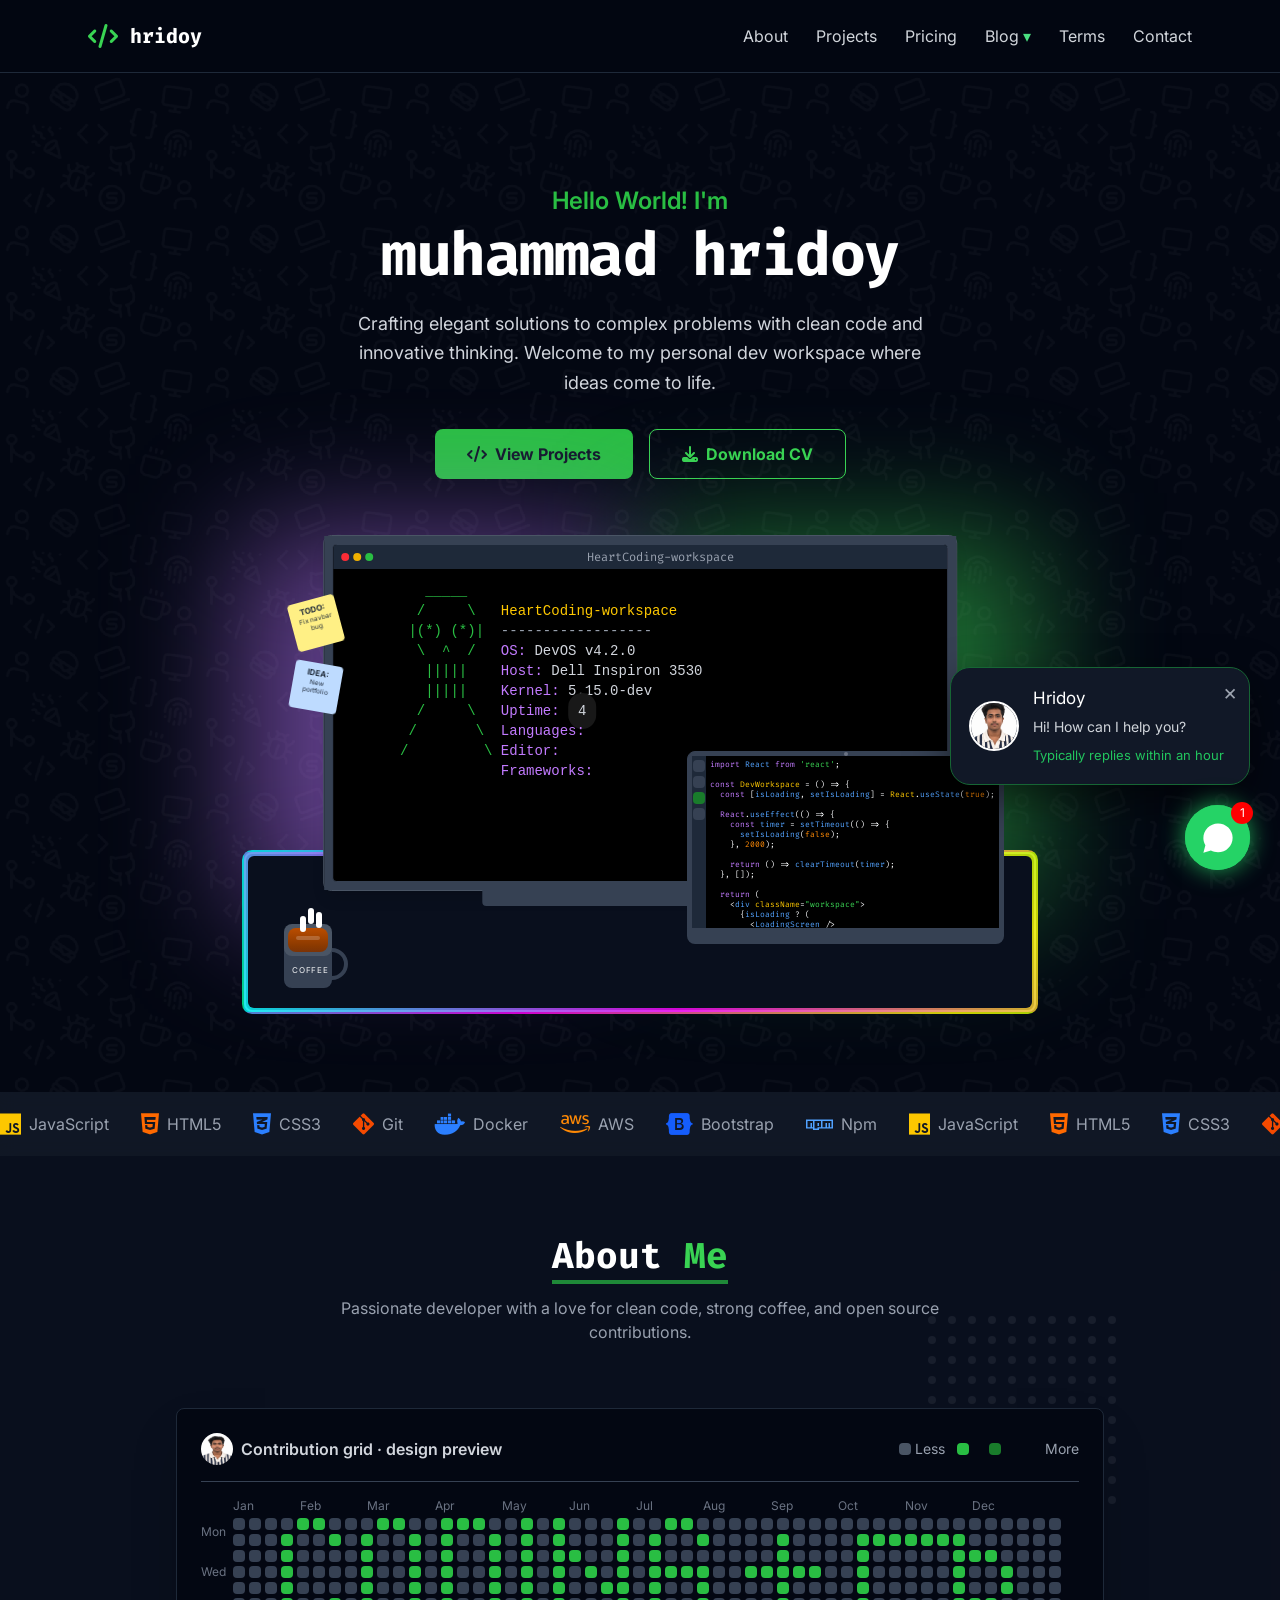
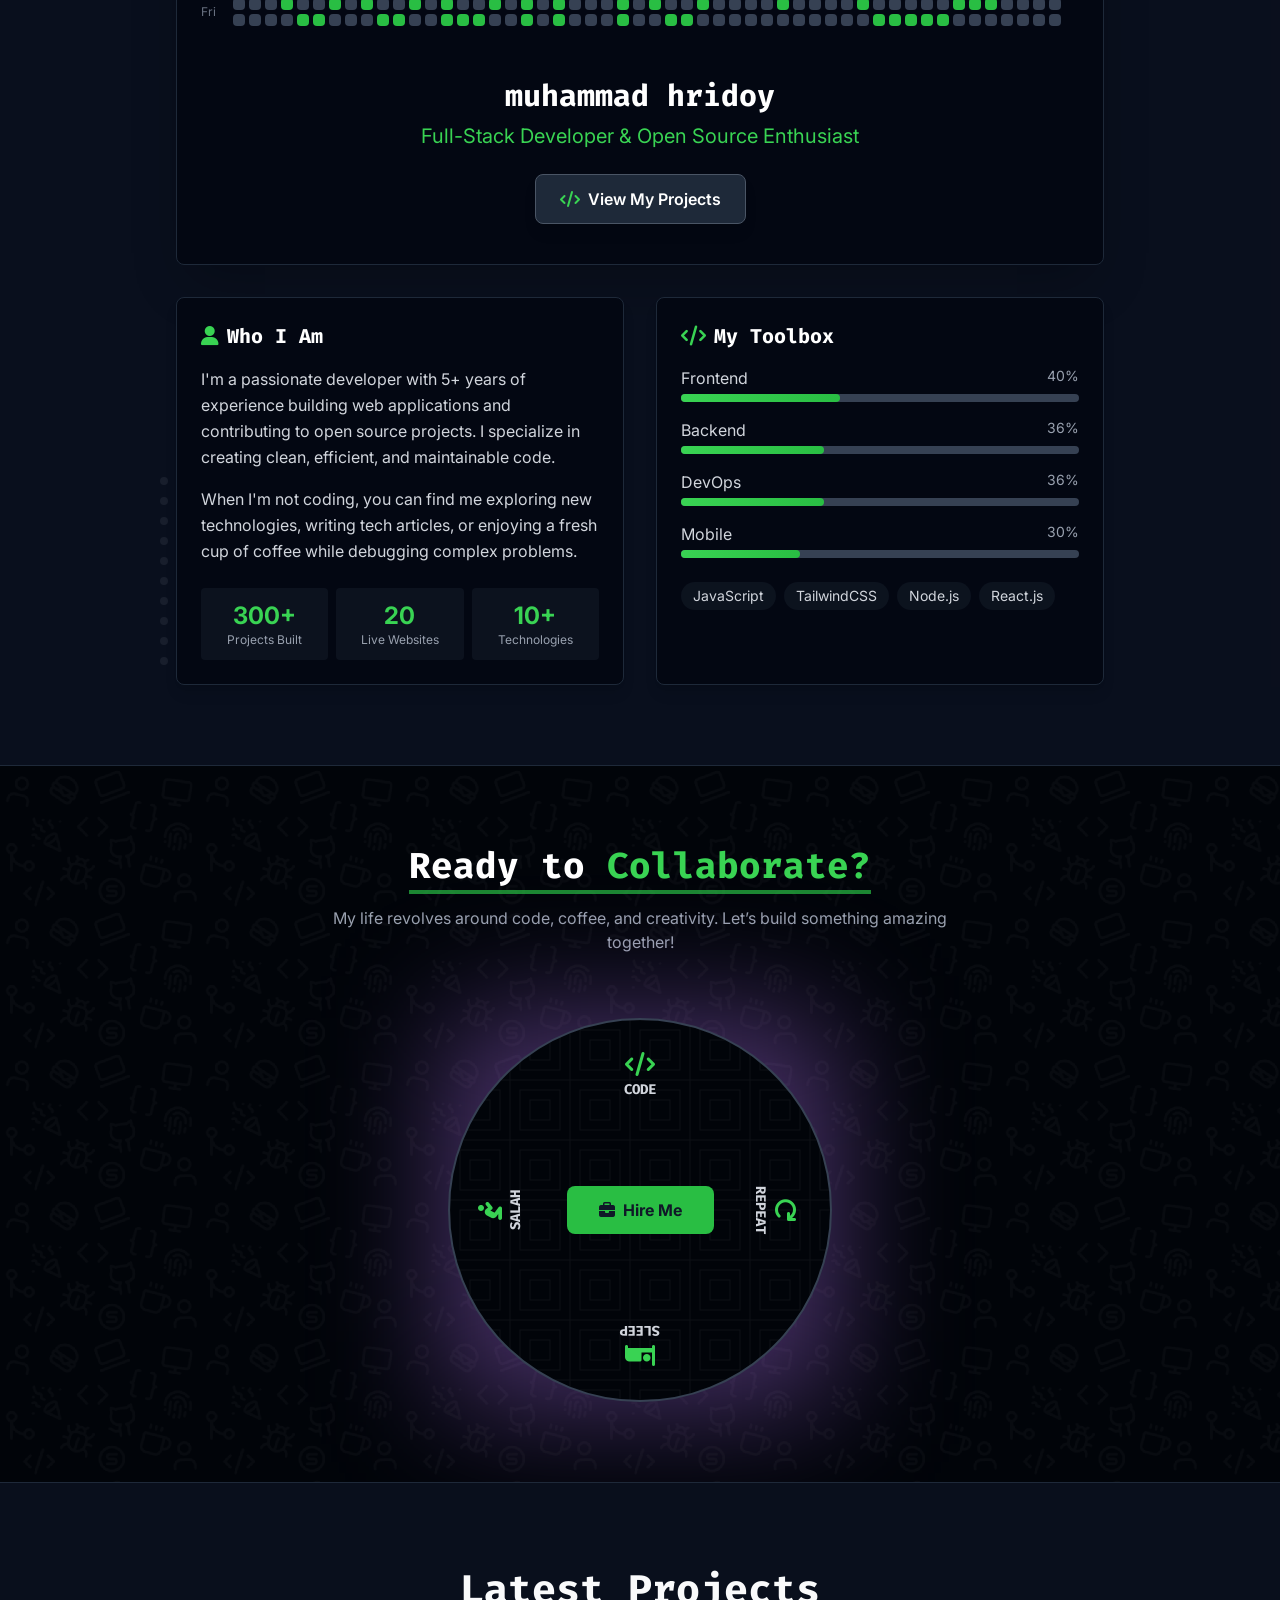
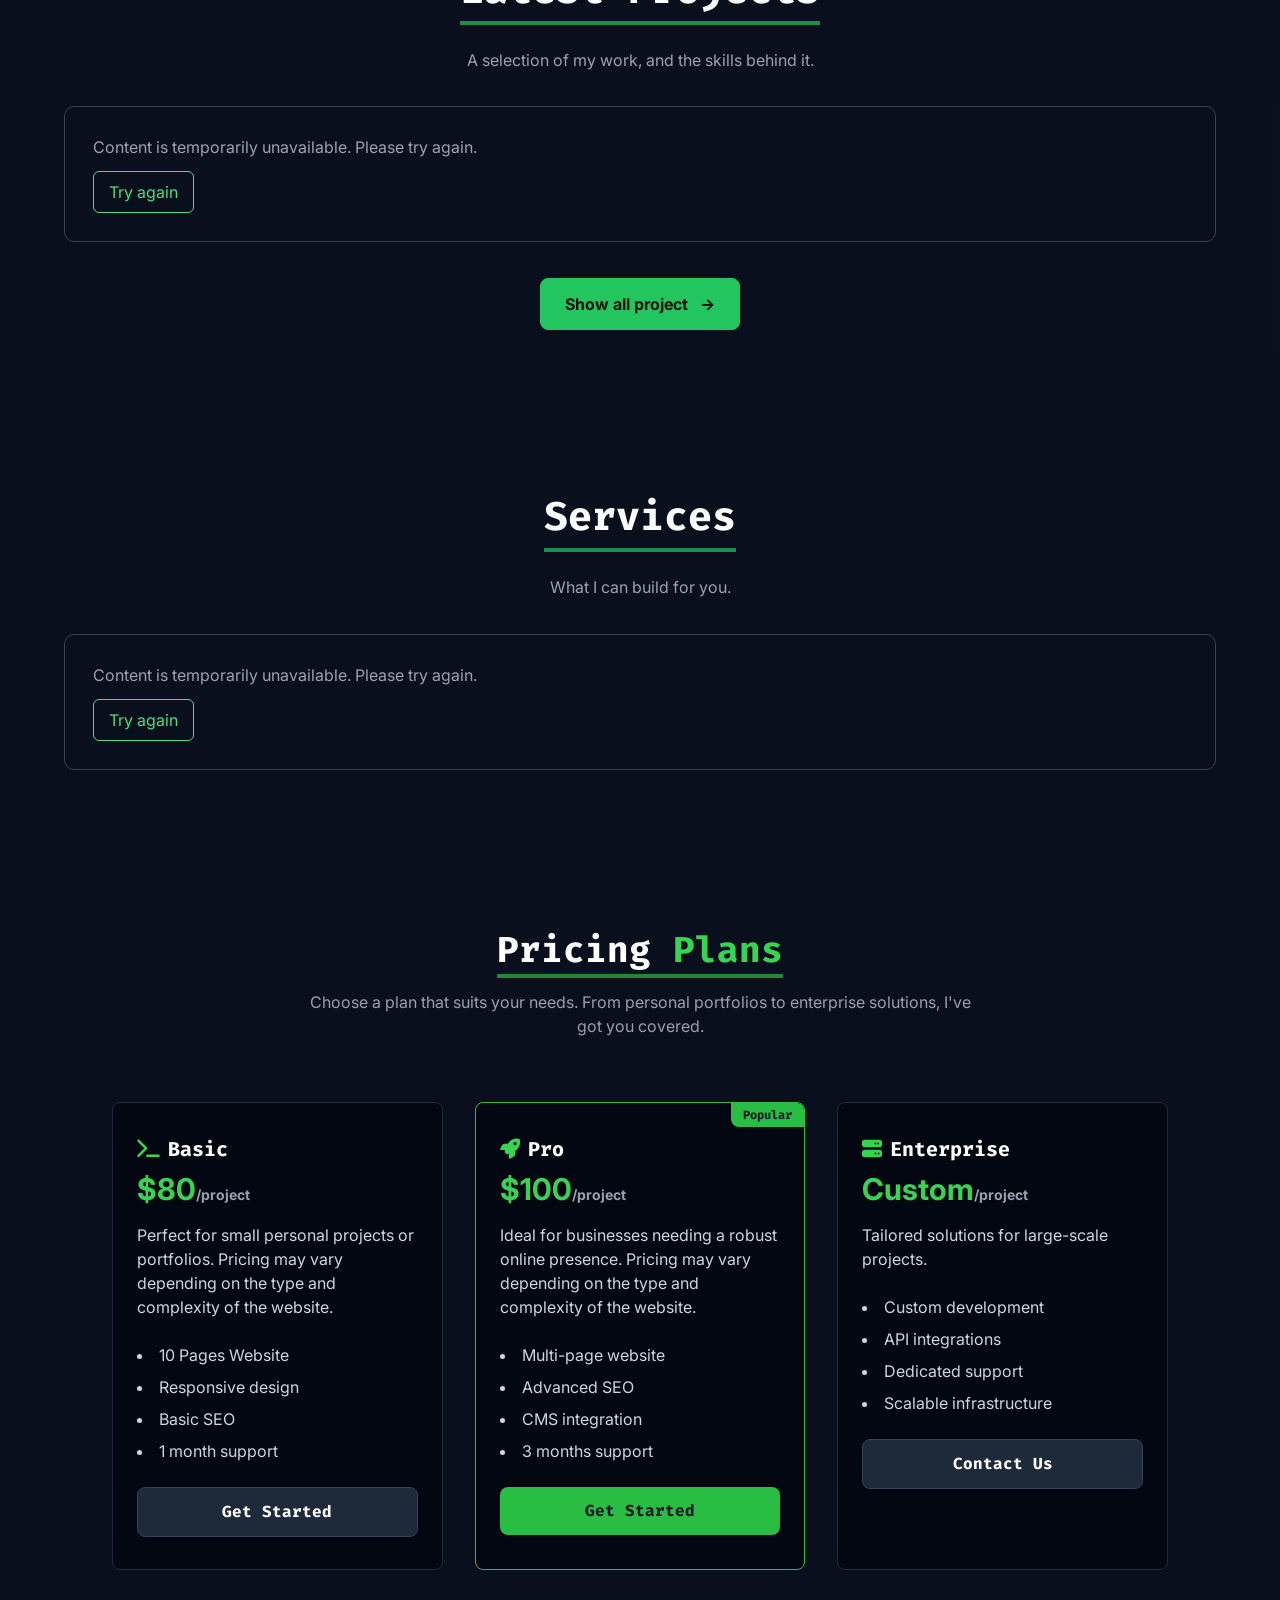
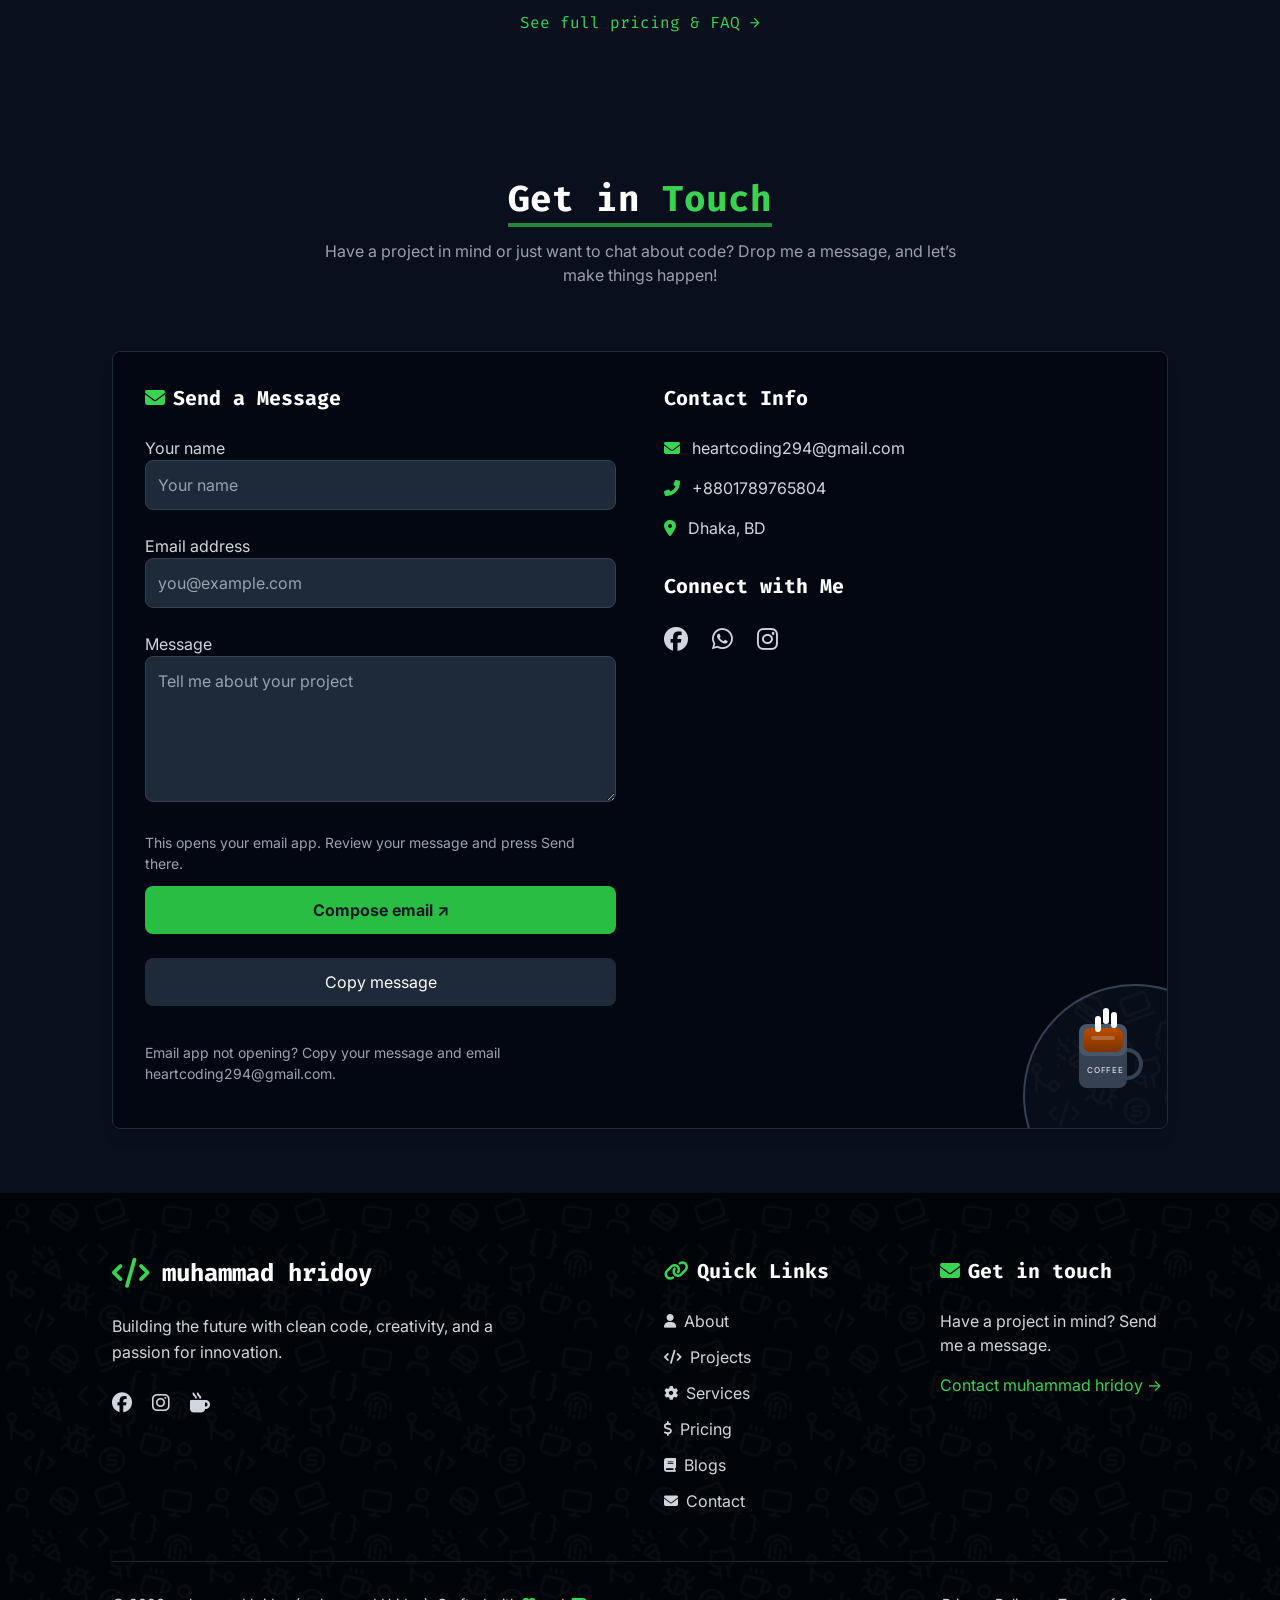
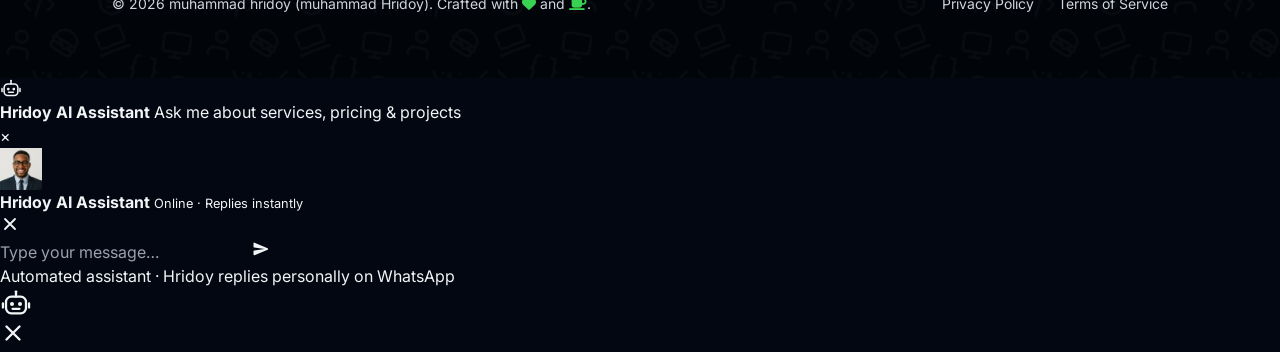
==== commit 945eb289: "Update index.html" ====
--- a/index.html
+++ b/index.html
@@ -1449,6 +1449,394 @@
 
 
 
+<!-- ============================ JS ============================== -->
+<script>
+(function () {
+  'use strict';
+
+  /* ===== 1. YOUR SETTINGS (edit here only) ===== */
+  var CFG = {
+    whatsapp: '8801789765804',
+    email: 'heartcoding294@gmail.com',
+    phone: '+8801789765804',
+    cv: 'src/files/Muhammud-Hridoy-CV.pdf',
+    cvDownloadName: 'Muhammad-Hridoy-CV.pdf',
+    facebook: 'https://www.facebook.com/profile.php?id=100083814708209',
+    instagram: 'https://www.instagram.com/hridoy_candy/',
+    avatar: 'src/img/smale2.jpg',
+    cmsVersion: 'category-bar-6'
+  };
+
+  // Pricing (same as pricing.html). Edit here if your prices change.
+  var PLANS = [
+    { name: 'Basic', price: '$80', per: '/project', features: ['10 pages website', 'Responsive design', 'Basic SEO', '1 month support'] },
+    { name: 'Pro', price: '$100', per: '/project', popular: true, features: ['Multi-page website', 'Advanced SEO', 'CMS integration', '3 months support'] },
+    { name: 'Enterprise', price: 'Custom', per: '', features: ['Custom development', 'API integrations', 'Dedicated support', 'Scalable infrastructure'] }
+  ];
+
+  // Shown only if your Supabase services can't be loaded.
+  var FALLBACK_SERVICES = [
+    { title: 'Full-Stack Development', description: 'End-to-end web applications, from database to interface.', tags: ['Frontend', 'Backend'] },
+    { title: 'Business & Portfolio Websites', description: 'Fast, responsive, SEO-friendly websites that look professional.', tags: ['HTML', 'CSS', 'JavaScript'] },
+    { title: 'UI/UX Design', description: 'Clean, modern interfaces designed around your customers.', tags: ['UI', 'UX'] },
+    { title: 'CMS & Admin Dashboards', description: 'Manage your own content and data without touching code.', tags: ['CMS', 'Dashboard'] },
+    { title: 'AI Assistants & Automation', description: 'Chatbots and automation that save time and capture leads.', tags: ['AI', 'Automation'] }
+  ];
+
+  /* ===== 2. Helpers ===== */
+  var $ = function (id) { return document.getElementById(id); };
+  function h(tag, cls, text) {
+    var e = document.createElement(tag);
+    if (cls) e.className = cls;
+    if (text != null) e.textContent = text;
+    return e;
+  }
+  function isHttp(u) { return /^https?:\/\//i.test(u || ''); }
+  var waLink = function (msg) { return 'https://wa.me/' + CFG.whatsapp + '?text=' + encodeURIComponent(msg); };
+
+  var win = $('hxWindow'), btn = $('hxAiBtn'), box = $('hxMessages'),
+      quick = $('hxQuick'), input = $('hxInput'), form = $('hxForm');
+  var opened = false, started = false, queue = Promise.resolve();
+
+  /* ===== 3. Load services / projects from Supabase (with fallback) ===== */
+  var dataPromise = null;
+  function withTimeout(p, ms) {
+    return Promise.race([p, new Promise(function (_, rej) { setTimeout(function () { rej(new Error('timeout')); }, ms); })]);
+  }
+  function getData() {
+    if (!dataPromise) {
+      dataPromise = withTimeout(
+        import('./cms/api.js?v=' + CFG.cmsVersion).then(function (api) {
+          return api.listEntries().then(function (rows) { return { rows: rows || [], api: api }; });
+        }), 7000
+      ).catch(function () {
+        // fallback: the 3 seed projects that ship with the site
+        return import('./cms/seed.js?v=' + CFG.cmsVersion)
+          .then(function (m) { return { rows: m.seed || [], api: null }; })
+          .catch(function () { return { rows: [], api: null }; });
+      });
+    }
+    return dataPromise;
+  }
+
+  /* ===== 4. UI building blocks ===== */
+  function scrollChat(el) {
+    setTimeout(function () {
+      var top = el ? el.offsetTop - 10 : box.scrollHeight;
+      box.scrollTo({ top: top, behavior: 'smooth' });
+    }, 30);
+  }
+  function botRow(contentNode, wide) {
+    var row = h('div', 'hx-row hx-bot');
+    var av = h('img', 'hx-av'); av.src = CFG.avatar; av.alt = ''; av.width = 28; av.height = 28;
+    var msg = h('div', 'hx-msg' + (wide ? ' hx-wide' : ''));
+    msg.appendChild(contentNode);
+    row.appendChild(av); row.appendChild(msg);
+    return row;
+  }
+  function userRow(text) {
+    var row = h('div', 'hx-row hx-me');
+    row.appendChild(h('div', 'hx-msg', text));
+    return row;
+  }
+  function typingRow() {
+    var t = h('div', 'hx-typing'); t.appendChild(h('i')); t.appendChild(h('i')); t.appendChild(h('i'));
+    return botRow(t);
+  }
+  function para(text) { return h('p', '', text); }
+  function btnLink(o) {
+    var a = h('a', 'hx-btn' + (o.kind ? ' hx-' + o.kind : ''), o.label);
+    a.href = o.href;
+    if (isHttp(o.href) || o.newTab) { a.target = '_blank'; a.rel = 'noopener'; }
+    if (o.download) a.setAttribute('download', o.download);
+    return a;
+  }
+  function actions(list) {
+    var d = h('div', 'hx-actions');
+    list.forEach(function (o) { d.appendChild(btnLink(o)); });
+    return d;
+  }
+  function tagsEl(tags) {
+    var d = h('div', 'hx-tags');
+    (tags || []).slice(0, 3).forEach(function (t) { d.appendChild(h('span', '', t)); });
+    return d;
+  }
+
+  /* ===== 5. The answers ===== */
+  var TOPICS = [
+    { key: 'services', label: '🧑‍💻 Services', ask: 'What services do you provide?' },
+    { key: 'projects', label: '🚀 Projects', ask: 'Show me your projects' },
+    { key: 'pricing',  label: '💰 Pricing',  ask: 'What is your pricing?' },
+    { key: 'cv',       label: '📄 CV',       ask: 'I want to see your CV' },
+    { key: 'contact',  label: '📞 Contact',  ask: 'How can I contact you?' },
+    { key: 'hire',     label: '💼 Hire Me',  ask: 'I want to hire you' }
+  ];
+
+  var ANSWERS = {
+    services: function () {
+      return getData().then(function (d) {
+        var items = d.rows.filter(function (e) { return e.kind === 'service' && e.status === 'published'; });
+        if (!items.length) items = FALLBACK_SERVICES;
+        var wrap = h('div');
+        wrap.appendChild(para('Here’s what I can build for you:'));
+        var list = h('div', 'hx-list');
+        items.forEach(function (s) {
+          var it = h('div', 'hx-item');
+          it.appendChild(h('div', 'hx-ico', '</>'));
+          var body = h('div', 'hx-item-body');
+          body.appendChild(h('h4', '', s.title));
+          if (s.description) body.appendChild(h('p', '', s.description));
+          if (s.tags && s.tags.length) body.appendChild(tagsEl(s.tags));
+          it.appendChild(body); list.appendChild(it);
+        });
+        var scroller = h('div', 'hx-scroll'); scroller.appendChild(list);
+        wrap.appendChild(scroller);
+        wrap.appendChild(actions([
+          { label: 'Discuss my project', href: 'contact.html', kind: 'primary' },
+          { label: 'All services', href: 'services.html' }
+        ]));
+        return { node: wrap, wide: true };
+      });
+    },
+
+    projects: function () {
+      return getData().then(function (d) {
+        var all = d.rows.filter(function (e) { return e.kind === 'project' && e.status === 'published'; });
+        var wrap = h('div');
+        wrap.appendChild(para(all.length ? 'Here are some of my latest projects:' : 'You can see all my work on the projects page:'));
+        if (all.length) {
+          var list = h('div', 'hx-list');
+          all.slice(0, 5).forEach(function (p) {
+            var it = h('div', 'hx-item');
+            var src = d.api && d.api.imageUrl ? d.api.imageUrl(p.image_url) : p.image_url;
+            if (src) { var im = h('img'); im.src = src; im.alt = p.title; im.loading = 'lazy'; it.appendChild(im); }
+            var body = h('div', 'hx-item-body');
+            body.appendChild(h('h4', '', p.title));
+            if (p.category) body.appendChild(h('p', '', p.category));
+            if (p.tags && p.tags.length) body.appendChild(tagsEl(p.tags));
+            var demo = d.api && d.api.safeLink ? d.api.safeLink(p.demo_url) : (isHttp(p.demo_url) ? p.demo_url : '');
+            if (demo) { var l = h('a', 'hx-link', 'Live demo ↗'); l.href = demo; l.target = '_blank'; l.rel = 'noopener'; body.appendChild(l); }
+            it.appendChild(body); list.appendChild(it);
+          });
+          var scroller = h('div', 'hx-scroll'); scroller.appendChild(list);
+          wrap.appendChild(scroller);
+        }
+        var label = all.length > 5 ? 'View all ' + all.length + ' projects' : 'View all projects';
+        wrap.appendChild(actions([{ label: label + ' →', href: 'projects.html', kind: 'primary' }]));
+        return { node: wrap, wide: true };
+      });
+    },
+
+    pricing: function () {
+      var wrap = h('div');
+      wrap.appendChild(para('Simple, transparent pricing:'));
+      var list = h('div', 'hx-list');
+      PLANS.forEach(function (p) {
+        var c = h('div', 'hx-plan' + (p.popular ? ' hx-pop' : ''));
+        var top = h('div', 'hx-plan-top');
+        var t = h('h4', '', p.name);
+        if (p.popular) t.appendChild(h('em', '', 'Popular'));
+        var pr = h('div', 'hx-price', p.price); if (p.per) pr.appendChild(h('small', '', ' ' + p.per));
+        top.appendChild(t); top.appendChild(pr); c.appendChild(top);
+        var ul = h('ul'); p.features.forEach(function (f) { ul.appendChild(h('li', '', f)); });
+        c.appendChild(ul); list.appendChild(c);
+      });
+      wrap.appendChild(list);
+      wrap.appendChild(h('p', 'hx-note', 'Final price depends on the type and complexity of your website.'));
+      wrap.appendChild(actions([
+        { label: 'Get a custom quote', href: waLink('Hi Hridoy, I’d like a quote for my project.'), kind: 'wa' },
+        { label: 'Full pricing', href: 'pricing.html' }
+      ]));
+      return Promise.resolve({ node: wrap, wide: true });
+    },
+
+    cv: function () {
+      var wrap = h('div');
+      wrap.appendChild(para('Sure! Here’s my latest CV:'));
+      var f = h('div', 'hx-file');
+      f.appendChild(h('div', 'hx-file-ico', 'PDF'));
+      var info = h('div'); info.appendChild(h('b', '', 'Muhammad Hridoy — CV')); info.appendChild(h('small', '', 'Curriculum Vitae · PDF'));
+      f.appendChild(info); wrap.appendChild(f);
+      wrap.appendChild(actions([
+        { label: '⬇ Download CV', href: CFG.cv, download: CFG.cvDownloadName, kind: 'primary' },
+        { label: 'Preview', href: CFG.cv, newTab: true }
+      ]));
+      return Promise.resolve({ node: wrap, wide: true });
+    },
+
+    contact: function () {
+      var wrap = h('div');
+      wrap.appendChild(para('Reach me any way you like:'));
+      var rows = h('div', 'hx-rows');
+      [
+        { i: '💬', t: 'WhatsApp', s: '+' + CFG.whatsapp, href: waLink('Hi Hridoy!'), ext: true },
+        { i: '✉️', t: 'Email', s: CFG.email, href: 'mailto:' + CFG.email },
+        { i: '📞', t: 'Phone', s: CFG.phone, href: 'tel:' + CFG.phone }
+      ].forEach(function (r) {
+        var a = h('a', 'hx-crow'); a.href = r.href; if (r.ext) { a.target = '_blank'; a.rel = 'noopener'; }
+        a.appendChild(h('span', '', r.i));
+        var d = h('div'); d.appendChild(document.createTextNode(r.t)); d.appendChild(h('small', '', r.s)); a.appendChild(d);
+        rows.appendChild(a);
+      });
+      wrap.appendChild(rows);
+      wrap.appendChild(actions([
+        { label: 'Open contact page', href: 'contact.html', kind: 'primary' },
+        { label: 'Instagram', href: CFG.instagram, newTab: true },
+        { label: 'Facebook', href: CFG.facebook, newTab: true }
+      ]));
+      return Promise.resolve({ node: wrap, wide: true });
+    },
+
+    hire: function () {
+      var wrap = h('div');
+      wrap.appendChild(para('Great, let’s build something together! 🚀 To get started, send me:'));
+      var ol = h('ol', 'hx-steps');
+      ['What you want built (website, app, dashboard…)', 'Your ideal timeline', 'Your budget range'].forEach(function (s) { ol.appendChild(h('li', '', s)); });
+      wrap.appendChild(ol);
+      wrap.appendChild(h('p', 'hx-note', 'I usually reply within an hour.'));
+      wrap.appendChild(actions([
+        { label: 'Start on WhatsApp', href: waLink('Hi Hridoy, I’d like to hire you for a project.'), kind: 'wa' },
+        { label: 'Send email', href: 'mailto:' + CFG.email + '?subject=' + encodeURIComponent('Project enquiry') },
+        { label: 'Contact form', href: 'contact.html' }
+      ]));
+      return Promise.resolve({ node: wrap, wide: true });
+    },
+
+    ai: function () {
+      var wrap = h('div');
+      wrap.appendChild(para('Yes! I build AI assistants, chatbots and automation for businesses — like the one you’re chatting with right now.'));
+      wrap.appendChild(actions([{ label: 'Discuss an AI project', href: waLink('Hi Hridoy, I’d like to discuss an AI / automation project.'), kind: 'wa' }]));
+      return Promise.resolve({ node: wrap });
+    },
+
+    greet: function () {
+      return Promise.resolve({ node: para('Hello! 👋 What would you like to know? Pick an option below or type your question.') });
+    },
+
+    thanks: function () {
+      return Promise.resolve({ node: para('You’re welcome! 😊 Anything else I can help with?') });
+    },
+
+    fallback: function () {
+      return Promise.resolve({ node: para('I can help with my services, projects, pricing, CV and contact details. Pick one below, or ask me in your own words.') });
+    }
+  };
+
+  /* Understands typed questions (English + a few Banglish words) */
+  function route(q) {
+    q = q.toLowerCase();
+    var has = function () { return Array.prototype.some.call(arguments, function (w) { return q.indexOf(w) > -1; }); };
+    if (has('cv', 'resume', 'résumé', 'curriculum')) return 'cv';
+    if (has('price', 'pricing', 'cost', 'rate', 'budget', 'quote', 'charge', 'fee', 'plan', 'how much', 'dam', 'koto', 'taka')) return 'pricing';
+    if (has('hire', 'freelanc', 'work with you', 'need a website', 'build me', 'order', 'start a project', 'start project')) return 'hire';
+    if (has('contact', 'whatsapp', 'phone', 'call', 'email', 'mail', 'number', 'reach', 'facebook', 'instagram', 'address')) return 'contact';
+    if (has('project', 'portfolio', 'demo', 'sample', 'case stud', 'previous work', 'your work')) return 'projects';
+    if (has('service', 'offer', 'what do you do', 'what can you', 'skill', 'kaj', 'develop')) return 'services';
+    if (/\bai\b/.test(q) || has('chatbot', 'automation')) return 'ai';
+    if (/\b(thanks|thank you|thx|dhonnobad|shukriya)\b/.test(q)) return 'thanks';
+    if (/\b(hi|hello|hey|hlw|salam|assalamu\w*|good (morning|afternoon|evening))\b/.test(q)) return 'greet';
+    return 'fallback';
+  }
+
+  /* ===== 6. Conversation flow ===== */
+  function chipButton(t) {
+    var b = h('button', 'hx-chip', t.label); b.type = 'button';
+    b.addEventListener('click', function () { ask(t.ask, t.key); });
+    return b;
+  }
+  function showQuickStrip() {
+    if (!quick.hidden) return;
+    quick.hidden = false;
+    TOPICS.forEach(function (t) { quick.appendChild(chipButton(t)); });
+  }
+  function ask(text, key) {
+    queue = queue.then(function () { return handle(text, key); });
+  }
+  function handle(text, key) {
+    // first interaction: remove the big welcome chips, use the compact strip instead
+    var welcome = box.querySelector('.hx-chips');
+    if (welcome) welcome.remove();
+    showQuickStrip();
+
+    box.appendChild(userRow(text));
+    var typing = typingRow(); box.appendChild(typing);
+    scrollChat();
+
+    var topic = key || route(text);
+    var t0 = Date.now();
+    return ANSWERS[topic]().then(function (res) {
+      var wait = Math.max(0, 650 - (Date.now() - t0));
+      return new Promise(function (r) { setTimeout(r, wait); }).then(function () { return res; });
+    }).catch(function () {
+      return { node: para('Sorry, something went wrong. Please message me on WhatsApp and I’ll help you personally.') };
+    }).then(function (res) {
+      typing.remove();
+      var row = botRow(res.node, res.wide);
+      box.appendChild(row);
+      scrollChat(row);
+    });
+  }
+
+  function startConversation() {
+    if (started) return; started = true;
+    var typing = typingRow(); box.appendChild(typing);
+    setTimeout(function () {
+      typing.remove();
+      box.appendChild(botRow(para('Hi 👋 I’m Hridoy’s AI assistant. I can show you my services, projects, pricing and more. Tap an option below or type your question.')));
+      var chips = h('div', 'hx-chips');
+      TOPICS.forEach(function (t) { chips.appendChild(chipButton(t)); });
+      box.appendChild(chips);
+      scrollChat();
+    }, 700);
+  }
+
+  /* ===== 7. Open / close ===== */
+  function setOpen(v) {
+    opened = v;
+    win.classList.toggle('hx-open', v);
+    win.setAttribute('aria-hidden', String(!v));
+    btn.classList.toggle('hx-active', v);
+    btn.setAttribute('aria-expanded', String(v));
+    btn.setAttribute('aria-label', v ? 'Close AI assistant' : 'Open AI assistant');
+    if (v) {
+      hideBubble($('hxAiBubble'));
+      startConversation();
+      if (window.innerWidth > 560) setTimeout(function () { input.focus(); }, 300);
+    }
+  }
+  btn.addEventListener('click', function () { setOpen(!opened); });
+  $('hxClose').addEventListener('click', function () { setOpen(false); });
+  document.addEventListener('keydown', function (e) { if (e.key === 'Escape' && opened) setOpen(false); });
+
+  form.addEventListener('submit', function (e) {
+    e.preventDefault();
+    var v = input.value.trim();
+    if (!v) return;
+    input.value = '';
+    ask(v);
+  });
+
+  /* ===== 8. Welcome text bubble next to the AI button ===== */
+  var timers = {};
+  function showBubble(el, ms) {
+    if (!el || (el.id === 'hxAiBubble' && opened)) return;
+    el.classList.add('hx-show');
+    clearTimeout(timers[el.id]);
+    timers[el.id] = setTimeout(function () { hideBubble(el); }, ms);
+  }
+  function hideBubble(el) { if (el) el.classList.remove('hx-show'); }
+  Array.prototype.forEach.call(document.querySelectorAll('[data-hx-close-bubble]'), function (x) {
+    x.addEventListener('click', function () { hideBubble($(x.getAttribute('data-hx-close-bubble'))); });
+  });
+
+  var small = window.innerWidth <= 560;              // phones: wait until your WhatsApp popup has gone
+  setTimeout(function () { showBubble($('hxAiBubble'), 8000); }, small ? 8800 : 2400); // AI text
+})();
+</script>
+
+<!-- ================================================================
+     AI Assistant widget  (END)
+     ================================================================ -->
 
 <!-- WhatsApp Floating Widget END -->
 </body>
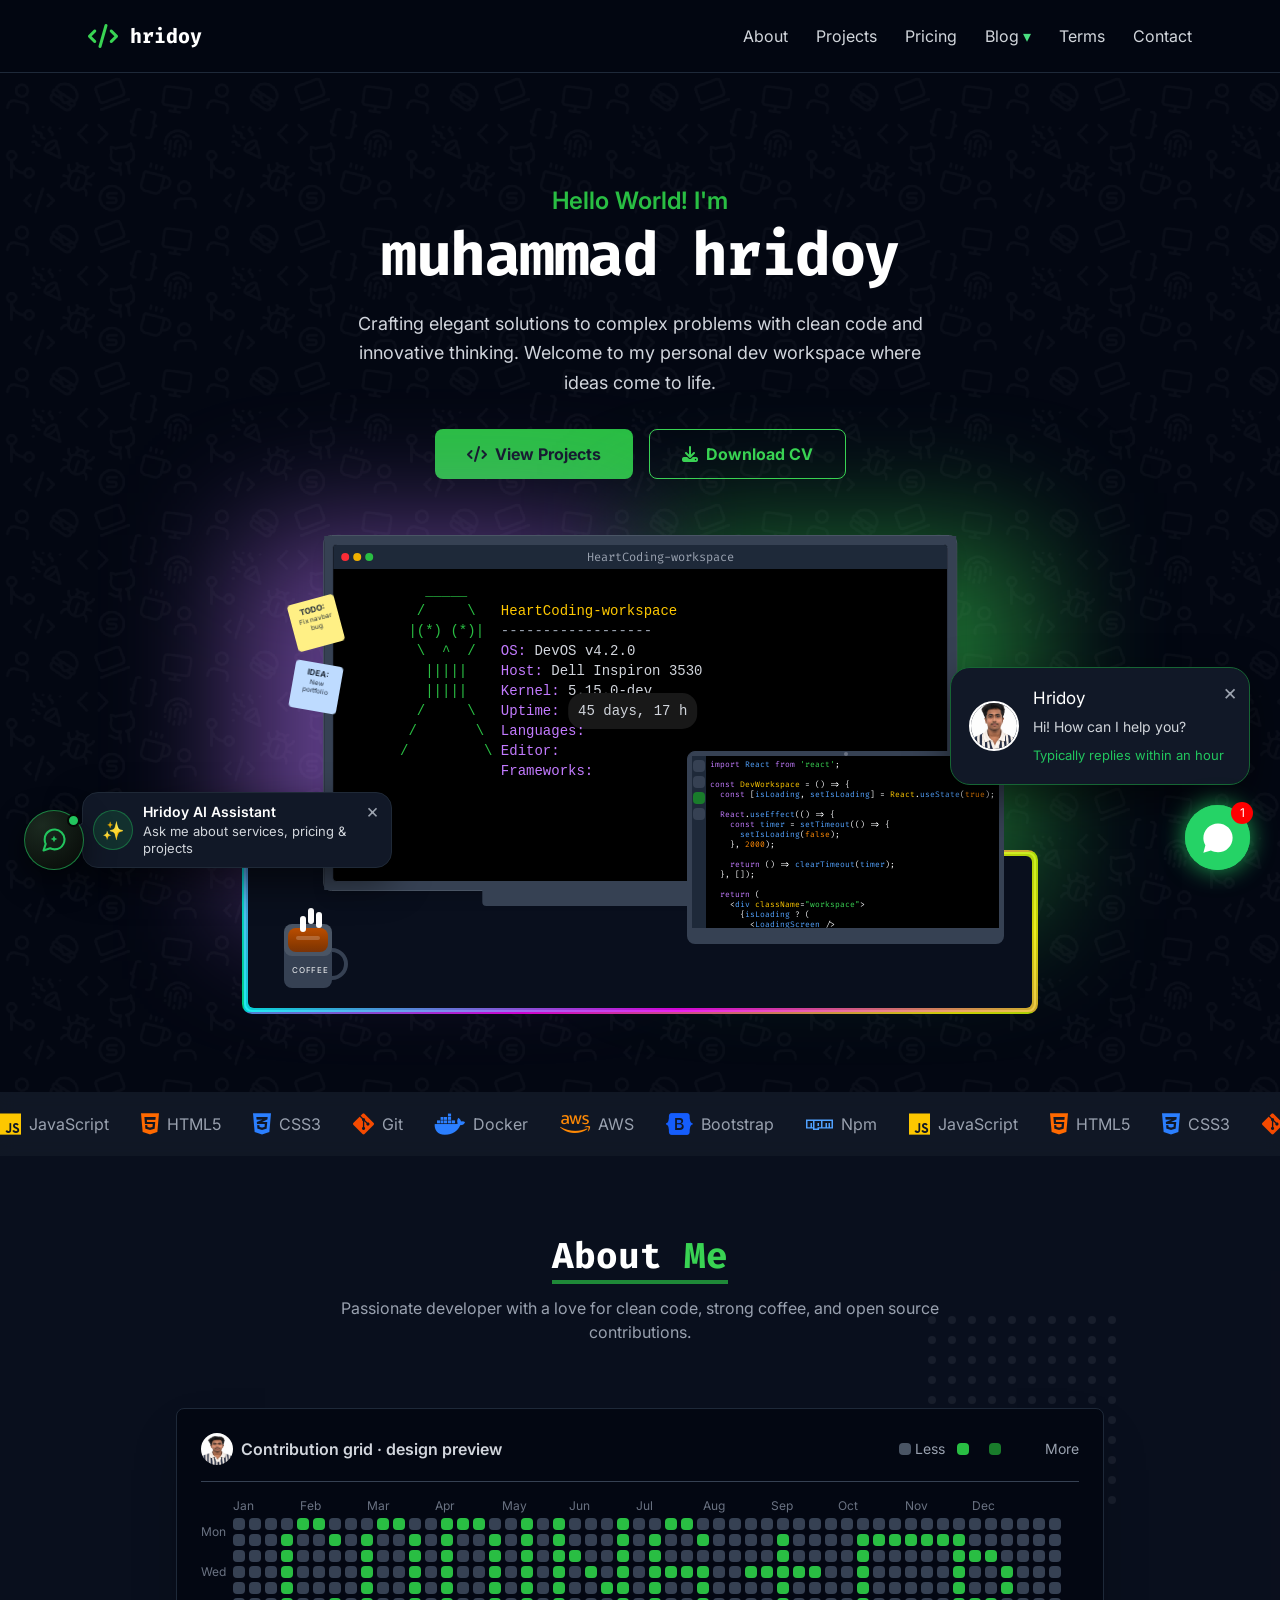
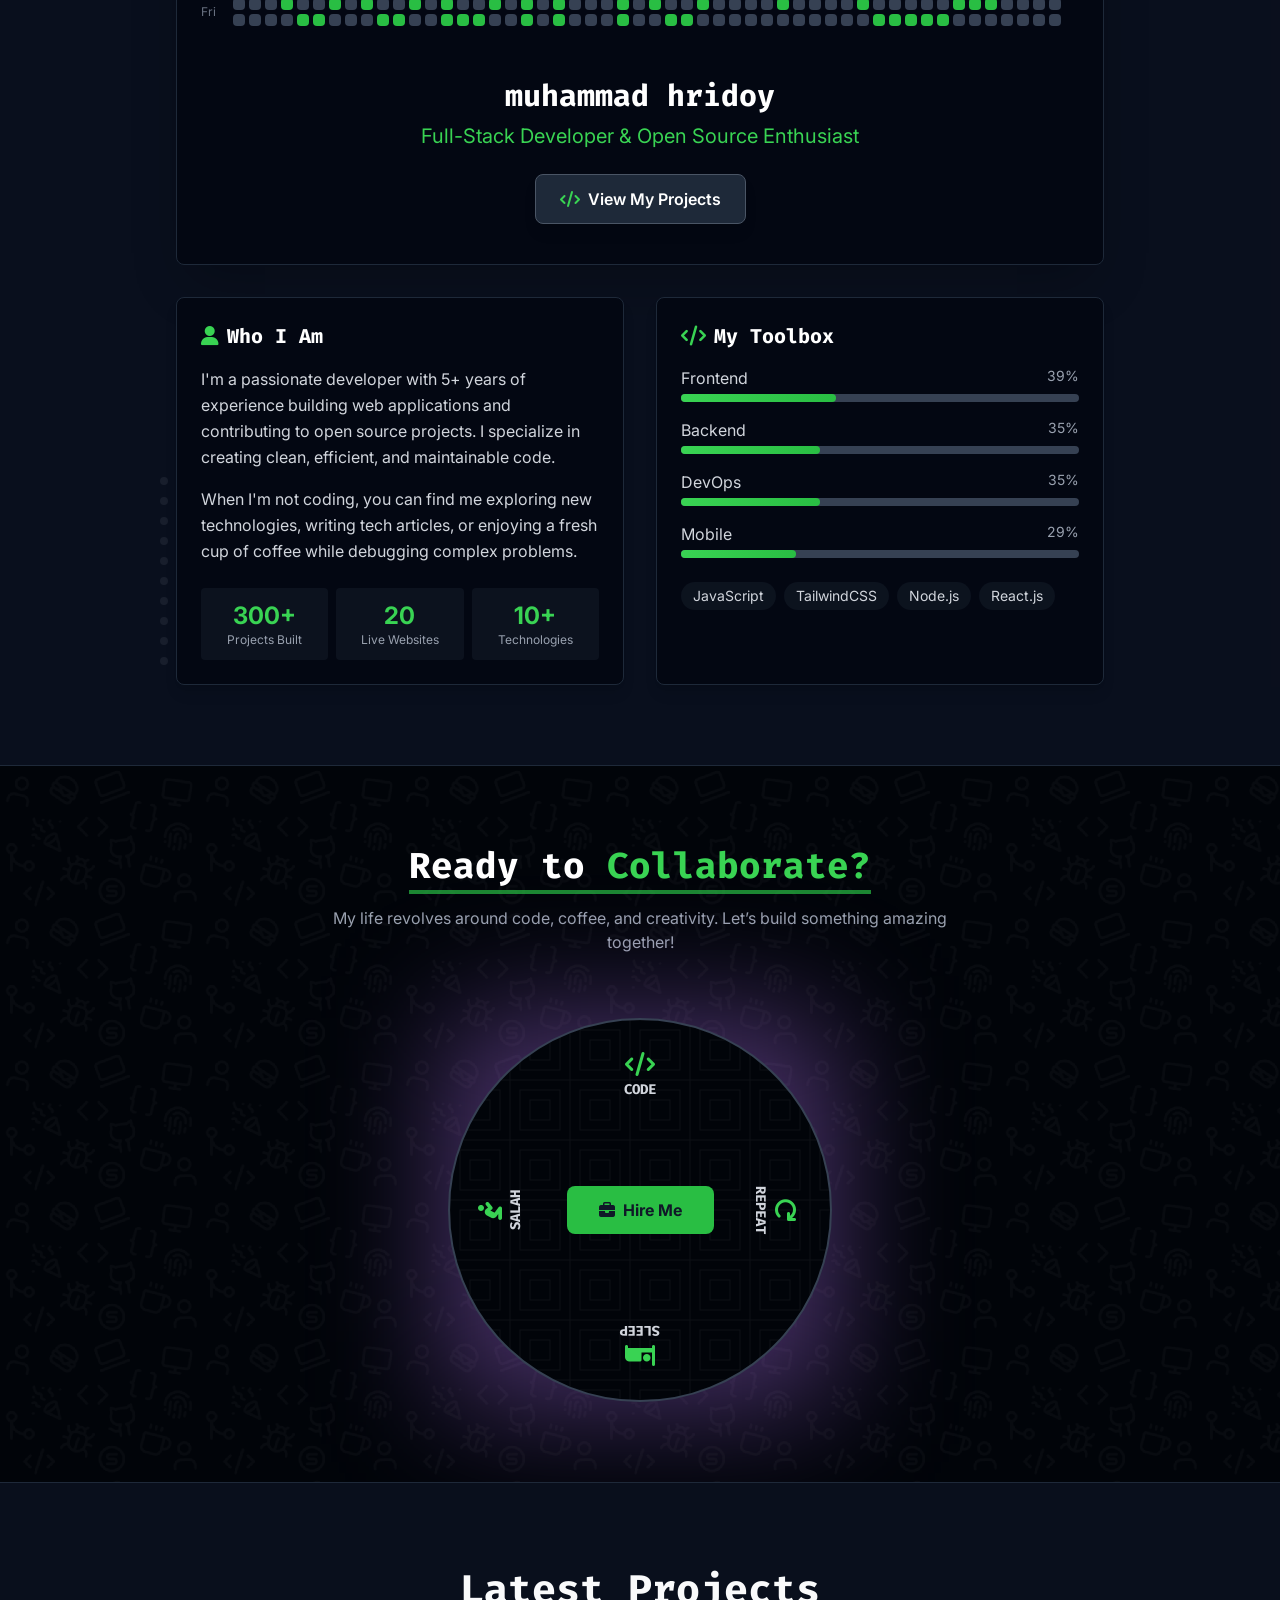
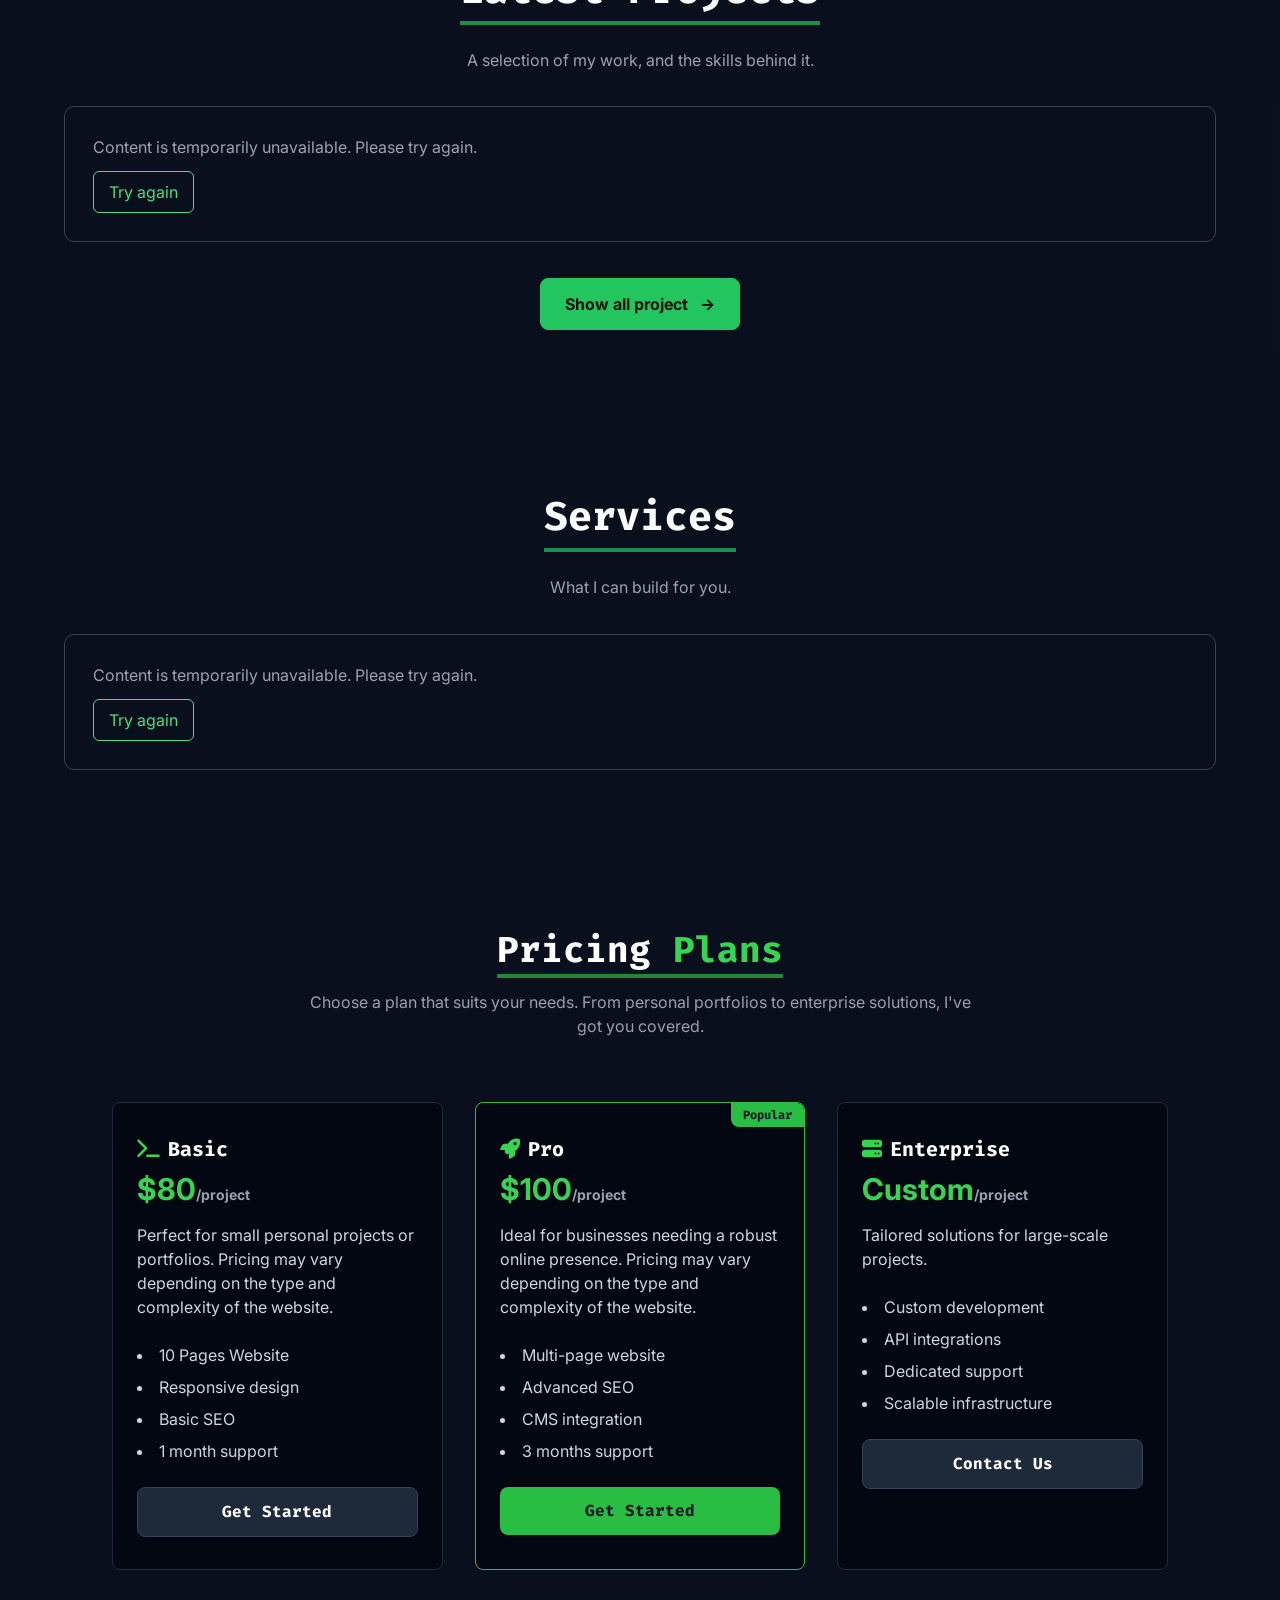
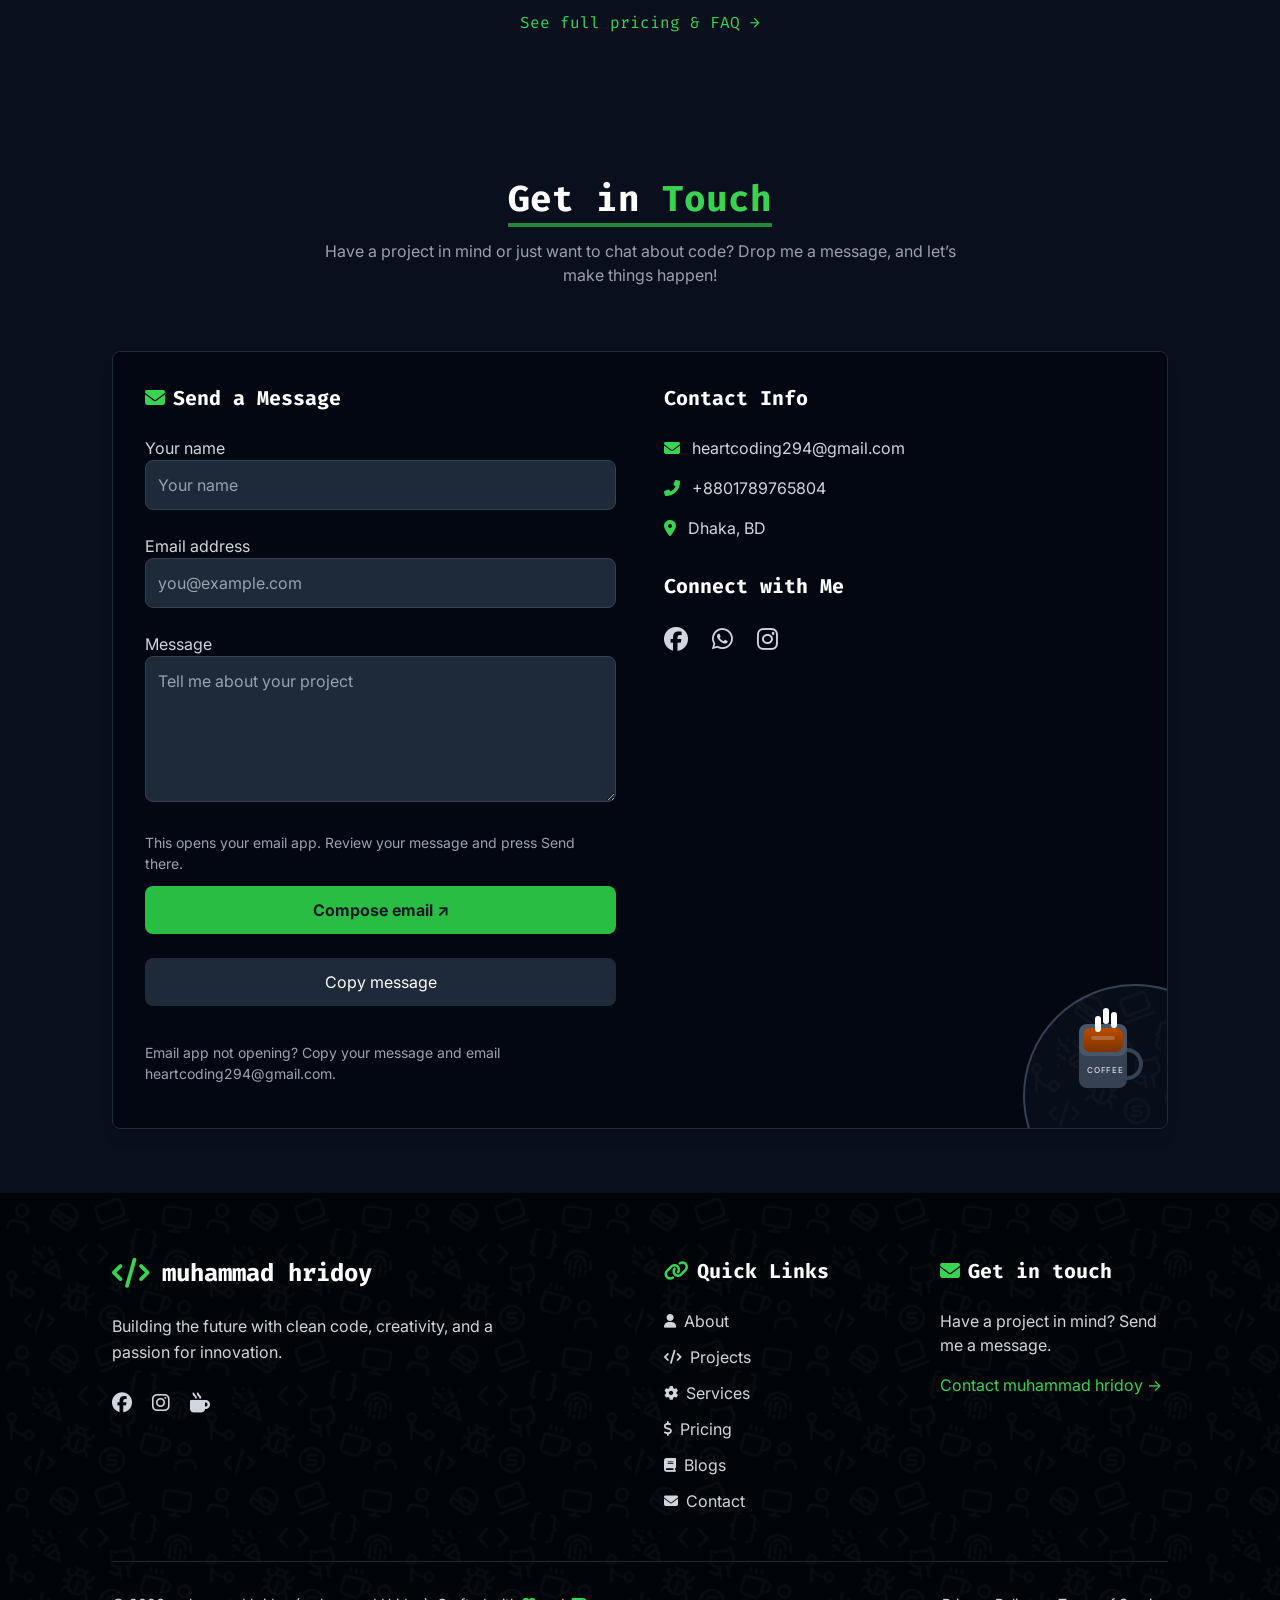
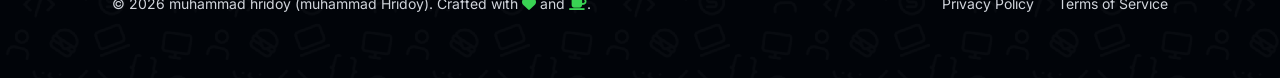
==== commit 25f89067: "Update index.html" ====
--- a/index.html
+++ b/index.html
@@ -51,7 +51,7 @@
                             <a href="#projects" data-type="smooth" class="maksueyropls py-3 bg-green-500 hover:bg-green-600 text-gray-900 font-bold rounded-lg transition-all flex layhetgsjdcb gap-2 opacity-0" x-data="{ visible: false }" x-intersect.once="visible = true" x-bind:class="visible ? 'animated fadeInUp delay500' : 'opacity-0'">
                                 <i class="fas fa-code"></i> View Projects
                             </a>
-                           <a href="src/files/muhammad-Hridoy-CV.pdf" download="muhammad-Hridoy-CV.pdf" class="maksueyropls py-3 bg-transparent hover:bg-gray-800 text-green-400 border border-green-400 font-bold rounded-lg transition-all flex layhetgsjdcb gap-2 opacity-0" x-data="{ visible: false }" x-intersect.once="visible = true" x-bind:class="visible ? 'animated fadeInUp delay700' : 'opacity-0'">
+                           <a href="src/files/Muhammud-Hridoy-CV.pdf" download="Muhammad-Hridoy-CV.pdf" class="maksueyropls py-3 bg-transparent hover:bg-gray-800 text-green-400 border border-green-400 font-bold rounded-lg transition-all flex layhetgsjdcb gap-2 opacity-0" x-data="{ visible: false }" x-intersect.once="visible = true" x-bind:class="visible ? 'animated fadeInUp delay700' : 'opacity-0'">
     <i class="fas fa-download"></i> Download CV
 </a>
                         </div>
@@ -728,7 +728,6 @@
                         <li><a href="contact.html" class="text-gray-300 hover:text-green-400 transition-colors flex layhetgsjdcb gap-2"><i class="fas fa-envelope text-sm"></i> Contact</a></li>
                     </ul>
                 </div>
-
                 <div>
                     <h3 class="text-xl font-bold font-code text-white mb-6 flex layhetgsjdcb gap-2">
                         <i class="fas fa-envelope text-green-400"></i> Get in touch
@@ -747,57 +746,6 @@
             </div>
         </div>
     </footer>
-
-<!-- AI assistant (left side) -->
-<div class="hx" id="hxAi">
-  <div class="hx-bubble" id="hxAiBubble" role="status" aria-live="polite">
-    <div class="hx-bubble-icon" aria-hidden="true"><svg class="" viewBox="0 0 24 24" width="22" height="22" fill="none" stroke="currentColor" stroke-width="1.7" stroke-linecap="round" stroke-linejoin="round" aria-hidden="true"><path d="M12 6.5V4"/><circle cx="12" cy="2.9" r="1.1" fill="currentColor" stroke="none"/><rect x="4.5" y="6.5" width="15" height="12.5" rx="4"/><path d="M2.2 11.5v3.2M21.8 11.5v3.2"/><circle class="hx-eye" cx="9" cy="12" r="1.5" fill="currentColor" stroke="none"/><circle class="hx-eye" cx="15" cy="12" r="1.5" fill="currentColor" stroke="none"/><path d="M9.4 15.6h5.2"/>
-    </svg></div>
-    <div class="hx-bubble-text">
-      <strong>Hridoy AI Assistant</strong>
-      <span>Ask me about services, pricing &amp; projects</span>
-    </div>
-    <button type="button" class="hx-bubble-x" data-hx-close-bubble="hxAiBubble" aria-label="Dismiss">×</button>
-  </div>
-
-  <section class="hx-window" id="hxWindow" role="dialog" aria-label="Hridoy AI Assistant" aria-hidden="true">
-    <header class="hx-head">
-      <img src="src/img/smale2.jpg" alt="" class="hx-head-avatar" width="42" height="42">
-      <div class="hx-head-info">
-        <b>Hridoy AI Assistant</b>
-        <small><i class="hx-live"></i>Online · Replies instantly</small>
-      </div>
-      <button type="button" class="hx-head-btn" id="hxClose" aria-label="Close chat">
-        <svg viewBox="0 0 24 24" width="20" height="20" fill="none" stroke="currentColor" stroke-width="2.2" stroke-linecap="round"><path d="M6 6l12 12M18 6L6 18"/></svg>
-      </button>
-    </header>
-
-    <div class="hx-messages" id="hxMessages" aria-live="polite"></div>
-
-    <div class="hx-quick" id="hxQuick" hidden></div>
-
-    <form class="hx-input" id="hxForm" autocomplete="off">
-      <input id="hxInput" type="text" placeholder="Type your message…" maxlength="300" aria-label="Type your message">
-      <button type="submit" aria-label="Send">
-        <svg viewBox="0 0 24 24" width="18" height="18" fill="currentColor"><path d="M3.4 20.4l17.45-7.48a1 1 0 000-1.84L3.4 3.6a.993.993 0 00-1.39.91L2 9.12c0 .5.37.93.87.99L17 12 2.87 13.88c-.5.07-.87.5-.87 1l.01 4.61c0 .71.73 1.2 1.39.91z"/></svg>
-      </button>
-    </form>
-    <div class="hx-foot">Automated assistant · Hridoy replies personally on WhatsApp</div>
-  </section>
-
-  <button type="button" class="hx-ai-btn" id="hxAiBtn" aria-label="Open AI assistant" aria-expanded="false">
-    <svg class="hx-ic-chat" viewBox="0 0 24 24" width="32" height="32" fill="none" stroke="currentColor" stroke-width="1.7" stroke-linecap="round" stroke-linejoin="round" aria-hidden="true">
-      <path d="M12 6.5V4"/><circle cx="12" cy="2.9" r="1.1" fill="currentColor" stroke="none"/>
-      <rect x="4.5" y="6.5" width="15" height="12.5" rx="4"/>
-      <path d="M2.2 11.5v3.2M21.8 11.5v3.2"/>
-      <circle class="hx-eye" cx="9" cy="12" r="1.5" fill="currentColor" stroke="none"/>
-      <circle class="hx-eye" cx="15" cy="12" r="1.5" fill="currentColor" stroke="none"/>
-      <path d="M9.4 15.6h5.2"/>
-    </svg>
-    <svg class="hx-ic-x" viewBox="0 0 24 24" width="26" height="26" fill="none" stroke="currentColor" stroke-width="2.2" stroke-linecap="round" aria-hidden="true"><path d="M6 6l12 12M18 6L6 18"/></svg>
-    <i class="hx-dot"></i>
-  </button>
-</div>
 
 <!-- intersect -->
 <script defer src="vendors/@alpinejs/intersect/dist/cdn.min.js"></script>
@@ -1178,6 +1126,7 @@
 <script type="module" src="cms/public.js?v=category-bar-6"></script>
     <script src="preloader.js"></script>
 </script>
+
 <!-- WhatsApp Floating Widget START -->
 
 <div id="whatsappWidget" style="
@@ -1439,14 +1388,212 @@
 
 },8000);
 
-const chatBtn=document.getElementById("aiChatBtn");
-const chatBox=document.getElementById("aiChatBox");
-const closeChat=document.getElementById("closeChat");
-
-
-
-
-
+
+
+</script>
+
+
+
+<!-- ================================================================
+     AI Assistant widget  (START)
+     Paste this whole block in index.html, in place of the OLD
+     "AI Chatbot Premium Widget" code (your WhatsApp code stays untouched).
+     ================================================================ -->
+
+<!-- ============================ HTML ============================ -->
+
+<!-- AI assistant (left side) -->
+<div class="hx" id="hxAi">
+  <div class="hx-bubble" id="hxAiBubble" role="status" aria-live="polite">
+    <div class="hx-bubble-icon" aria-hidden="true">✨</div>
+    <div class="hx-bubble-text">
+      <strong>Hridoy AI Assistant</strong>
+      <span>Ask me about services, pricing &amp; projects</span>
+    </div>
+    <button type="button" class="hx-bubble-x" data-hx-close-bubble="hxAiBubble" aria-label="Dismiss">×</button>
+  </div>
+
+  <section class="hx-window" id="hxWindow" role="dialog" aria-label="Hridoy AI Assistant" aria-hidden="true">
+    <header class="hx-head">
+      <img src="src/img/smale2.jpg" alt="" class="hx-head-avatar" width="42" height="42">
+      <div class="hx-head-info">
+        <b>Hridoy AI Assistant</b>
+        <small><i class="hx-live"></i>Online · Replies instantly</small>
+      </div>
+      <button type="button" class="hx-head-btn" id="hxClose" aria-label="Close chat">
+        <svg viewBox="0 0 24 24" width="20" height="20" fill="none" stroke="currentColor" stroke-width="2.2" stroke-linecap="round"><path d="M6 6l12 12M18 6L6 18"/></svg>
+      </button>
+    </header>
+
+    <div class="hx-messages" id="hxMessages" aria-live="polite"></div>
+
+    <div class="hx-quick" id="hxQuick" hidden></div>
+
+    <form class="hx-input" id="hxForm" autocomplete="off">
+      <input id="hxInput" type="text" placeholder="Type your message…" maxlength="300" aria-label="Type your message">
+      <button type="submit" aria-label="Send">
+        <svg viewBox="0 0 24 24" width="18" height="18" fill="currentColor"><path d="M3.4 20.4l17.45-7.48a1 1 0 000-1.84L3.4 3.6a.993.993 0 00-1.39.91L2 9.12c0 .5.37.93.87.99L17 12 2.87 13.88c-.5.07-.87.5-.87 1l.01 4.61c0 .71.73 1.2 1.39.91z"/></svg>
+      </button>
+    </form>
+    <div class="hx-foot">Automated assistant · Hridoy replies personally on WhatsApp</div>
+  </section>
+
+  <button type="button" class="hx-ai-btn" id="hxAiBtn" aria-label="Open AI assistant" aria-expanded="false">
+    <svg class="hx-ic-chat" viewBox="0 0 24 24" width="28" height="28" fill="none" stroke="currentColor" stroke-width="1.8" stroke-linecap="round" stroke-linejoin="round" aria-hidden="true">
+      <path d="M21 11.5a8.4 8.4 0 01-.9 3.8 8.5 8.5 0 01-7.6 4.7 8.4 8.4 0 01-3.8-.9L3 21l1.9-5.7a8.4 8.4 0 01-.9-3.8 8.5 8.5 0 014.7-7.6 8.4 8.4 0 013.8-.9h.5a8.5 8.5 0 018 8v.5z"/>
+      <path d="M12 8.2l.9 2 2 .9-2 .9-.9 2-.9-2-2-.9 2-.9z" fill="currentColor" stroke="none"/>
+    </svg>
+    <svg class="hx-ic-x" viewBox="0 0 24 24" width="26" height="26" fill="none" stroke="currentColor" stroke-width="2.2" stroke-linecap="round" aria-hidden="true"><path d="M6 6l12 12M18 6L6 18"/></svg>
+    <i class="hx-dot"></i>
+  </button>
+</div>
+
+
+<!-- ============================ CSS ============================= -->
+<style>
+.hx,.hx *{box-sizing:border-box}
+.hx{font-family:Inter,system-ui,-apple-system,"Segoe UI",Roboto,Arial,sans-serif;-webkit-font-smoothing:antialiased}
+.hx button,.hx input{font-family:inherit}
+
+/* ---------- AI text bubble ---------- */
+.hx-bubble{position:fixed;bottom:32px;width:max-content;max-width:310px;display:flex;align-items:center;gap:10px;padding:10px 34px 10px 10px;background:#111827;color:#fff;border:1px solid #1f2937;border-radius:16px;box-shadow:0 14px 36px rgba(0,0,0,.55);opacity:0;visibility:hidden;pointer-events:none;transition:opacity .4s ease,transform .4s ease,visibility .4s;z-index:99998}
+.hx-bubble.hx-show{opacity:1;visibility:visible;pointer-events:auto;transform:none}
+.hx-bubble::after{content:"";position:absolute;top:50%;width:11px;height:11px;background:#111827;border:1px solid #1f2937;transform:translateY(-50%) rotate(45deg)}
+#hxAiBubble{left:98px;transform:translateX(-16px)}
+#hxAiBubble::after{left:-6px;border-right:0;border-top:0}
+.hx-bubble-icon{width:40px;height:40px;border-radius:50%;flex:none;display:flex;align-items:center;justify-content:center;background:rgba(34,197,94,.14);border:1px solid rgba(34,197,94,.4);font-size:18px}
+.hx-bubble-text{display:flex;flex-direction:column;gap:2px;line-height:1.3}
+.hx-bubble-text strong{font-size:14px;font-weight:600}
+.hx-bubble-text span{font-size:13px;color:#d1d5db}
+.hx-bubble-text em{font-style:normal;font-size:12px;color:#22c55e}
+.hx-bubble-x{position:absolute;right:8px;top:6px;background:none;border:0;color:#9ca3af;font-size:20px;line-height:1;cursor:pointer;padding:2px 4px}
+.hx-bubble-x:hover{color:#fff}
+
+/* ---------- AI floating button ---------- */
+.hx-ai-btn{position:fixed;left:24px;bottom:30px;width:60px;height:60px;padding:0;border-radius:50%;border:1.5px solid rgba(34,197,94,.6);background:radial-gradient(circle at 30% 25%,#1b2a20,#060806);color:#22c55e;cursor:pointer;display:flex;align-items:center;justify-content:center;box-shadow:0 10px 30px rgba(0,0,0,.6);z-index:99999;animation:hxFloat 3s ease-in-out infinite,hxPulse 2.6s infinite;transition:background .25s,color .25s}
+.hx-ai-btn:hover{background:#22c55e;color:#04140a}
+.hx-ai-btn .hx-ic-x{display:none}
+.hx-ai-btn.hx-active .hx-ic-x{display:block}
+.hx-ai-btn.hx-active .hx-ic-chat{display:none}
+.hx-dot{position:absolute;top:3px;right:3px;width:13px;height:13px;border-radius:50%;background:#22c55e;border:2px solid #060806}
+.hx-ai-btn.hx-active .hx-dot{display:none}
+
+/* ---------- Chat window ---------- */
+.hx-window{position:fixed;left:24px;bottom:104px;width:390px;max-width:calc(100vw - 32px);height:min(640px,calc(100vh - 130px));display:flex;flex-direction:column;background:#0a0a0a;color:#e5e7eb;border:1px solid #262626;border-radius:22px;overflow:hidden;box-shadow:0 30px 80px rgba(0,0,0,.75);z-index:99999;opacity:0;visibility:hidden;transform:translateY(16px) scale(.97);transform-origin:bottom left;transition:opacity .25s ease,transform .25s ease,visibility .25s}
+.hx-window.hx-open{opacity:1;visibility:visible;transform:none}
+.hx-head{display:flex;align-items:center;gap:12px;padding:14px 16px;background:linear-gradient(180deg,#0f1a13,#0a0a0a);border-bottom:1px solid #1f2a22;flex:none}
+.hx-head-avatar{width:42px;height:42px;border-radius:50%;object-fit:cover;border:2px solid #22c55e}
+.hx-head-info{flex:1;min-width:0}
+.hx-head-info b{display:block;font-size:15px;font-weight:600;color:#fff}
+.hx-head-info small{display:flex;align-items:center;gap:6px;margin-top:3px;font-size:12px;color:#9ca3af}
+.hx-live{width:8px;height:8px;border-radius:50%;background:#22c55e;box-shadow:0 0 0 0 rgba(34,197,94,.6);animation:hxLive 2s infinite}
+.hx-head-btn{background:rgba(255,255,255,.06);border:0;color:#d1d5db;width:34px;height:34px;border-radius:50%;cursor:pointer;display:flex;align-items:center;justify-content:center}
+.hx-head-btn:hover{background:rgba(255,255,255,.12);color:#fff}
+
+.hx-messages{position:relative;flex:1;overflow-y:auto;padding:16px 14px 8px;display:flex;flex-direction:column;gap:12px;scrollbar-width:thin;scrollbar-color:#333 transparent}
+.hx-row{display:flex;gap:8px;align-items:flex-end;animation:hxIn .3s ease both}
+.hx-row.hx-me{justify-content:flex-end}
+.hx-av{width:28px;height:28px;border-radius:50%;object-fit:cover;flex:none}
+.hx-msg{max-width:calc(100% - 38px);padding:11px 14px;font-size:14px;line-height:1.5;border-radius:16px}
+.hx-bot .hx-msg{background:#151515;border:1px solid #262626;border-bottom-left-radius:5px;color:#e5e7eb}
+.hx-me .hx-msg{background:#22c55e;color:#04140a;font-weight:500;border-bottom-right-radius:5px;max-width:82%}
+.hx-msg p{margin:0}
+.hx-msg > div > * + *{margin-top:10px}
+.hx-wide{width:100%}
+
+/* typing indicator */
+.hx-typing{display:flex;gap:4px;padding:4px 2px}
+.hx-typing i{width:7px;height:7px;border-radius:50%;background:#6b7280;animation:hxType 1.2s infinite}
+.hx-typing i:nth-child(2){animation-delay:.15s}
+.hx-typing i:nth-child(3){animation-delay:.3s}
+
+/* chips (quick options) */
+.hx-chips{display:flex;flex-wrap:wrap;gap:8px;margin-top:2px;padding-left:36px;animation:hxIn .35s ease both}
+.hx-chip{background:#111;color:#f3f4f6;border:1px solid #2a2a2a;border-radius:999px;padding:9px 14px;font-size:14px;cursor:pointer;display:inline-flex;align-items:center;gap:6px;white-space:nowrap;transition:background .15s,border-color .15s,transform .15s}
+.hx-chip:hover{background:#0f2416;border-color:#22c55e;transform:translateY(-1px)}
+.hx-quick{display:flex;gap:8px;padding:8px 14px 10px;overflow-x:auto;border-top:1px solid #1a1a1a;flex:none;scrollbar-width:none}
+.hx-quick[hidden]{display:none}
+.hx-quick::-webkit-scrollbar{display:none}
+.hx-quick .hx-chip{padding:7px 12px;font-size:13px}
+
+/* rich cards inside answers */
+.hx-list{display:flex;flex-direction:column;gap:8px}
+.hx-item{display:flex;gap:10px;padding:10px;background:#0d0d0d;border:1px solid #232323;border-radius:12px}
+.hx-item img{width:58px;height:58px;border-radius:9px;object-fit:cover;flex:none;background:#1a1a1a}
+.hx-ico{width:34px;height:34px;border-radius:9px;flex:none;display:flex;align-items:center;justify-content:center;background:rgba(34,197,94,.12);color:#22c55e;font-size:12px;font-weight:700;font-family:ui-monospace,Menlo,Consolas,monospace}
+.hx-item-body{min-width:0;flex:1}
+.hx-item h4{margin:0;font-size:14px;font-weight:600;color:#fff}
+.hx-item p{margin:3px 0 0;font-size:12.5px;line-height:1.45;color:#9ca3af}
+.hx-tags{display:flex;flex-wrap:wrap;gap:5px;margin-top:6px}
+.hx-tags span{font-size:11px;padding:2px 8px;border-radius:999px;background:#1a1a1a;border:1px solid #2a2a2a;color:#b5b5b5}
+.hx-link{display:inline-block;margin-top:6px;font-size:12px;color:#22c55e;text-decoration:none}
+.hx-link:hover{text-decoration:underline}
+.hx-scroll{max-height:260px;overflow-y:auto;padding-right:2px;scrollbar-width:thin;scrollbar-color:#333 transparent}
+
+.hx-plan{padding:11px 12px;background:#0d0d0d;border:1px solid #232323;border-radius:12px}
+.hx-plan.hx-pop{border-color:#22c55e;background:#0c1610}
+.hx-plan-top{display:flex;justify-content:space-between;align-items:baseline;gap:8px}
+.hx-plan h4{margin:0;font-size:14px;font-weight:600;color:#fff;display:flex;align-items:center;gap:6px}
+.hx-plan h4 em{font-style:normal;font-size:10px;font-weight:600;letter-spacing:.04em;text-transform:uppercase;background:#22c55e;color:#04140a;padding:2px 6px;border-radius:999px}
+.hx-price{font-size:17px;font-weight:700;color:#22c55e}
+.hx-price small{font-size:11px;font-weight:400;color:#9ca3af}
+.hx-plan ul{list-style:none;margin:8px 0 0;padding:0;display:grid;grid-template-columns:1fr 1fr;gap:4px 10px}
+.hx-plan li{font-size:12px;color:#b8b8b8;padding-left:16px;position:relative}
+.hx-plan li::before{content:"✓";position:absolute;left:0;color:#22c55e;font-weight:700}
+.hx-note{font-size:11.5px;color:#8b8b8b}
+
+.hx-file{display:flex;align-items:center;gap:12px;padding:12px;background:#0d0d0d;border:1px solid #232323;border-radius:12px}
+.hx-file-ico{width:42px;height:52px;border-radius:7px;background:linear-gradient(180deg,#ef4444,#b91c1c);color:#fff;font-size:11px;font-weight:700;display:flex;align-items:flex-end;justify-content:center;padding-bottom:6px;flex:none}
+.hx-file b{display:block;font-size:14px;color:#fff}
+.hx-file small{color:#9ca3af;font-size:12px}
+
+.hx-rows{display:flex;flex-direction:column;gap:6px}
+.hx-crow{display:flex;align-items:center;gap:10px;padding:9px 11px;background:#0d0d0d;border:1px solid #232323;border-radius:11px;text-decoration:none;color:#e5e7eb;font-size:13px;transition:border-color .15s}
+.hx-crow:hover{border-color:#22c55e}
+.hx-crow span:first-child{font-size:16px;width:22px;text-align:center}
+.hx-crow small{display:block;color:#8b8b8b;font-size:11px}
+
+.hx-steps{margin:0;padding:0;list-style:none;counter-reset:s;display:flex;flex-direction:column;gap:6px}
+.hx-steps li{counter-increment:s;display:flex;gap:9px;align-items:flex-start;font-size:13px;color:#cfcfcf}
+.hx-steps li::before{content:counter(s);flex:none;width:20px;height:20px;border-radius:50%;background:rgba(34,197,94,.15);color:#22c55e;font-size:11px;font-weight:700;display:flex;align-items:center;justify-content:center;margin-top:1px}
+
+.hx-actions{display:flex;flex-wrap:wrap;gap:8px}
+.hx-btn{display:inline-flex;align-items:center;justify-content:center;gap:6px;padding:9px 14px;border-radius:10px;font-size:13px;font-weight:600;text-decoration:none;cursor:pointer;border:1px solid #2f2f2f;background:#151515;color:#f3f4f6;transition:background .15s,transform .15s}
+.hx-btn:hover{background:#1f1f1f;transform:translateY(-1px)}
+.hx-btn.hx-primary{background:#22c55e;border-color:#22c55e;color:#04140a}
+.hx-btn.hx-primary:hover{background:#16a34a;border-color:#16a34a}
+.hx-btn.hx-wa{background:#25D366;border-color:#25D366;color:#04140a}
+.hx-btn.hx-wa:hover{background:#1fb457}
+
+/* input */
+.hx-input{display:flex;gap:8px;padding:10px 14px 8px;background:#000;border-top:1px solid #1a1a1a;flex:none}
+.hx-input input{flex:1;min-width:0;background:#141414;color:#fff;border:1px solid #2a2a2a;border-radius:999px;padding:11px 16px;font-size:14px;outline:none;transition:border-color .15s}
+.hx-input input:focus{border-color:#22c55e}
+.hx-input input::placeholder{color:#6b7280}
+.hx-input button{width:42px;height:42px;flex:none;border:0;border-radius:50%;background:#22c55e;color:#04140a;cursor:pointer;display:flex;align-items:center;justify-content:center;transition:background .15s}
+.hx-input button:hover{background:#16a34a}
+.hx-foot{padding:0 14px 10px;background:#000;text-align:center;font-size:11px;color:#6b7280;flex:none}
+
+@keyframes hxFloat{0%,100%{transform:translateY(0)}50%{transform:translateY(-7px)}}
+@keyframes hxPulse{0%{box-shadow:0 10px 30px rgba(0,0,0,.6),0 0 0 0 rgba(34,197,94,.45)}70%,100%{box-shadow:0 10px 30px rgba(0,0,0,.6),0 0 0 16px rgba(34,197,94,0)}}
+@keyframes hxLive{0%{box-shadow:0 0 0 0 rgba(34,197,94,.6)}70%,100%{box-shadow:0 0 0 7px rgba(34,197,94,0)}}
+@keyframes hxIn{from{opacity:0;transform:translateY(10px)}to{opacity:1;transform:none}}
+@keyframes hxType{0%,60%,100%{transform:translateY(0);opacity:.5}30%{transform:translateY(-4px);opacity:1}}
+
+/* ---------- Mobile ---------- */
+@media (max-width:560px){
+  .hx-ai-btn{left:16px;bottom:20px;width:56px;height:56px}
+  /* bubbles sit above the buttons on small screens */
+  .hx-bubble{bottom:104px;max-width:calc(100vw - 32px)}
+  #hxAiBubble{left:16px;right:auto;transform:translateY(12px)}
+  .hx-bubble::after{top:auto;bottom:-6px;transform:rotate(45deg);border:0;border-right:1px solid #1f2937;border-bottom:1px solid #1f2937}
+  #hxAiBubble::after{left:22px;right:auto}
+  .hx-window{left:10px;right:10px;width:auto;max-width:none;bottom:88px;height:calc(100vh - 110px);height:calc(100dvh - 110px);max-height:640px;border-radius:20px}
+}
+@media (prefers-reduced-motion:reduce){
+  .hx-ai-btn,.hx-live{animation:none}
+}
+</style>
 
 
 <!-- ============================ JS ============================== -->
@@ -1837,7 +1984,6 @@
 <!-- ================================================================
      AI Assistant widget  (END)
      ================================================================ -->
-
 <!-- WhatsApp Floating Widget END -->
 </body>
  
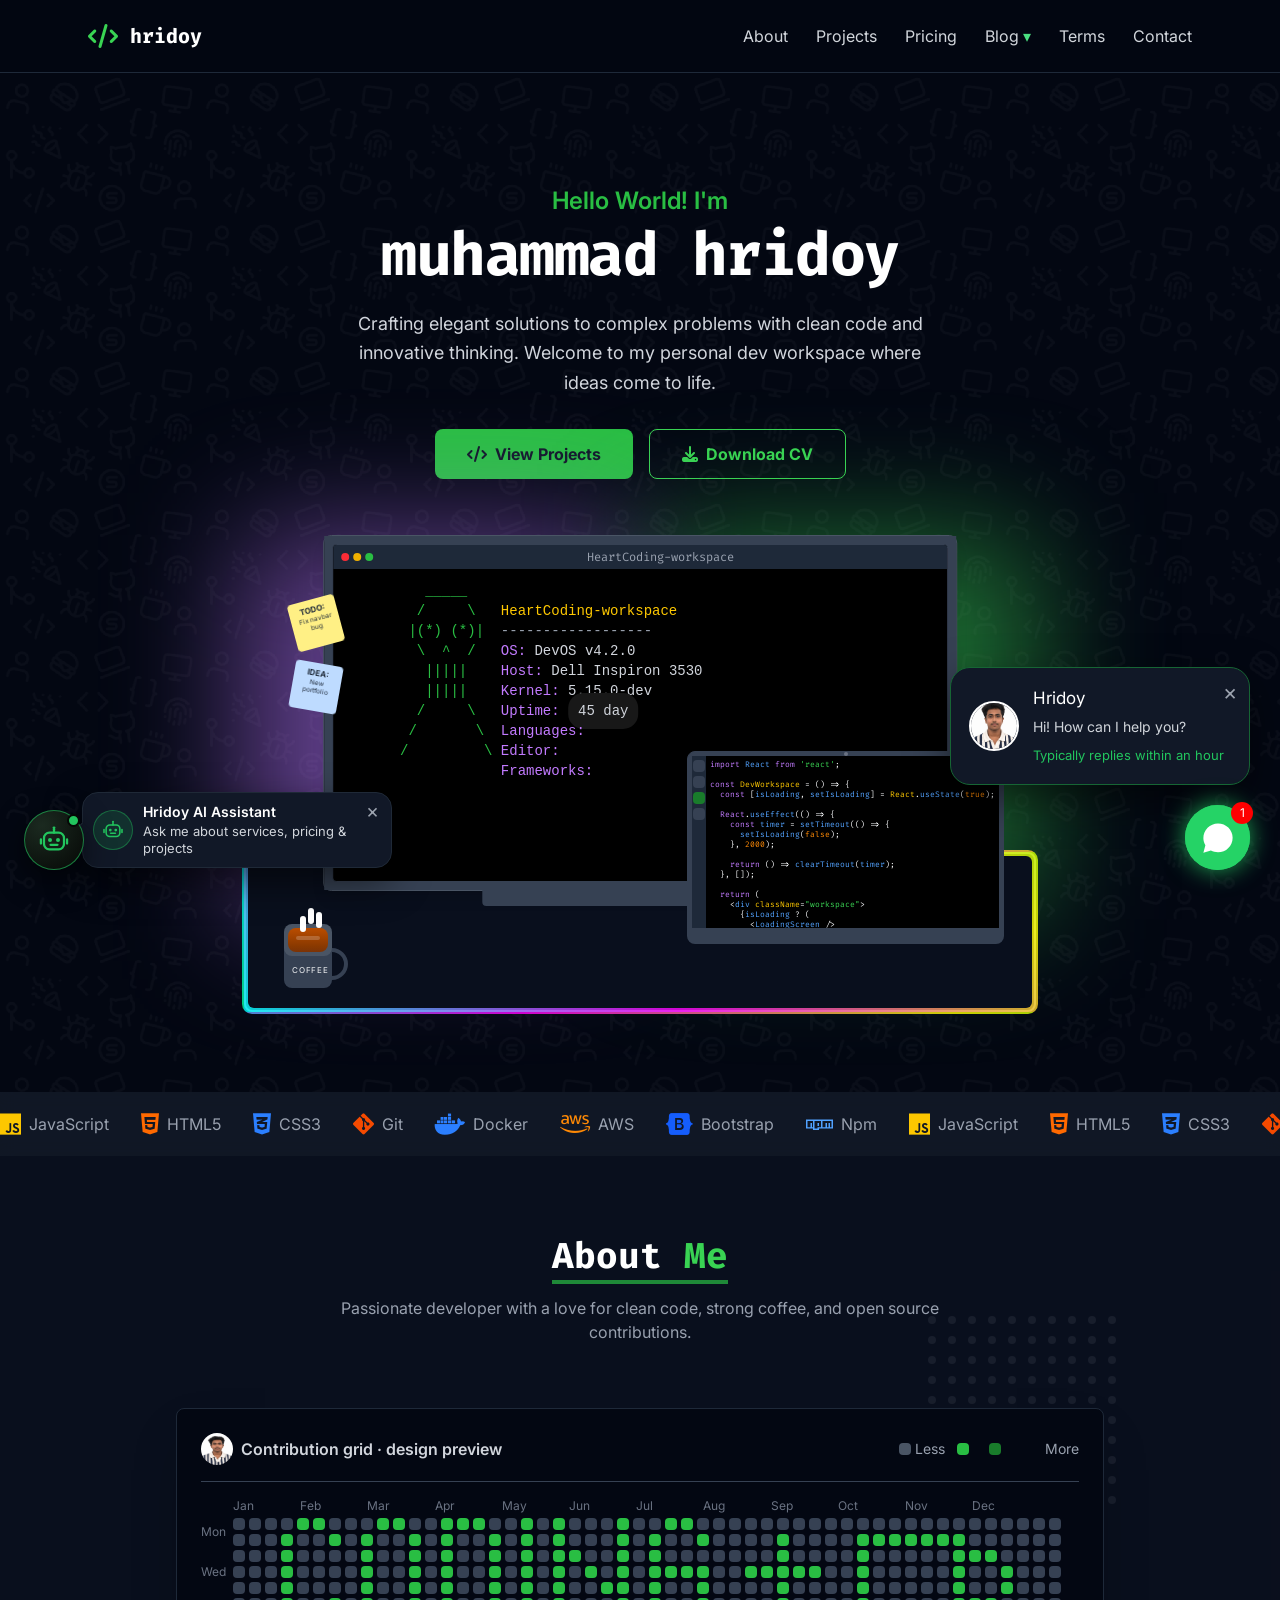
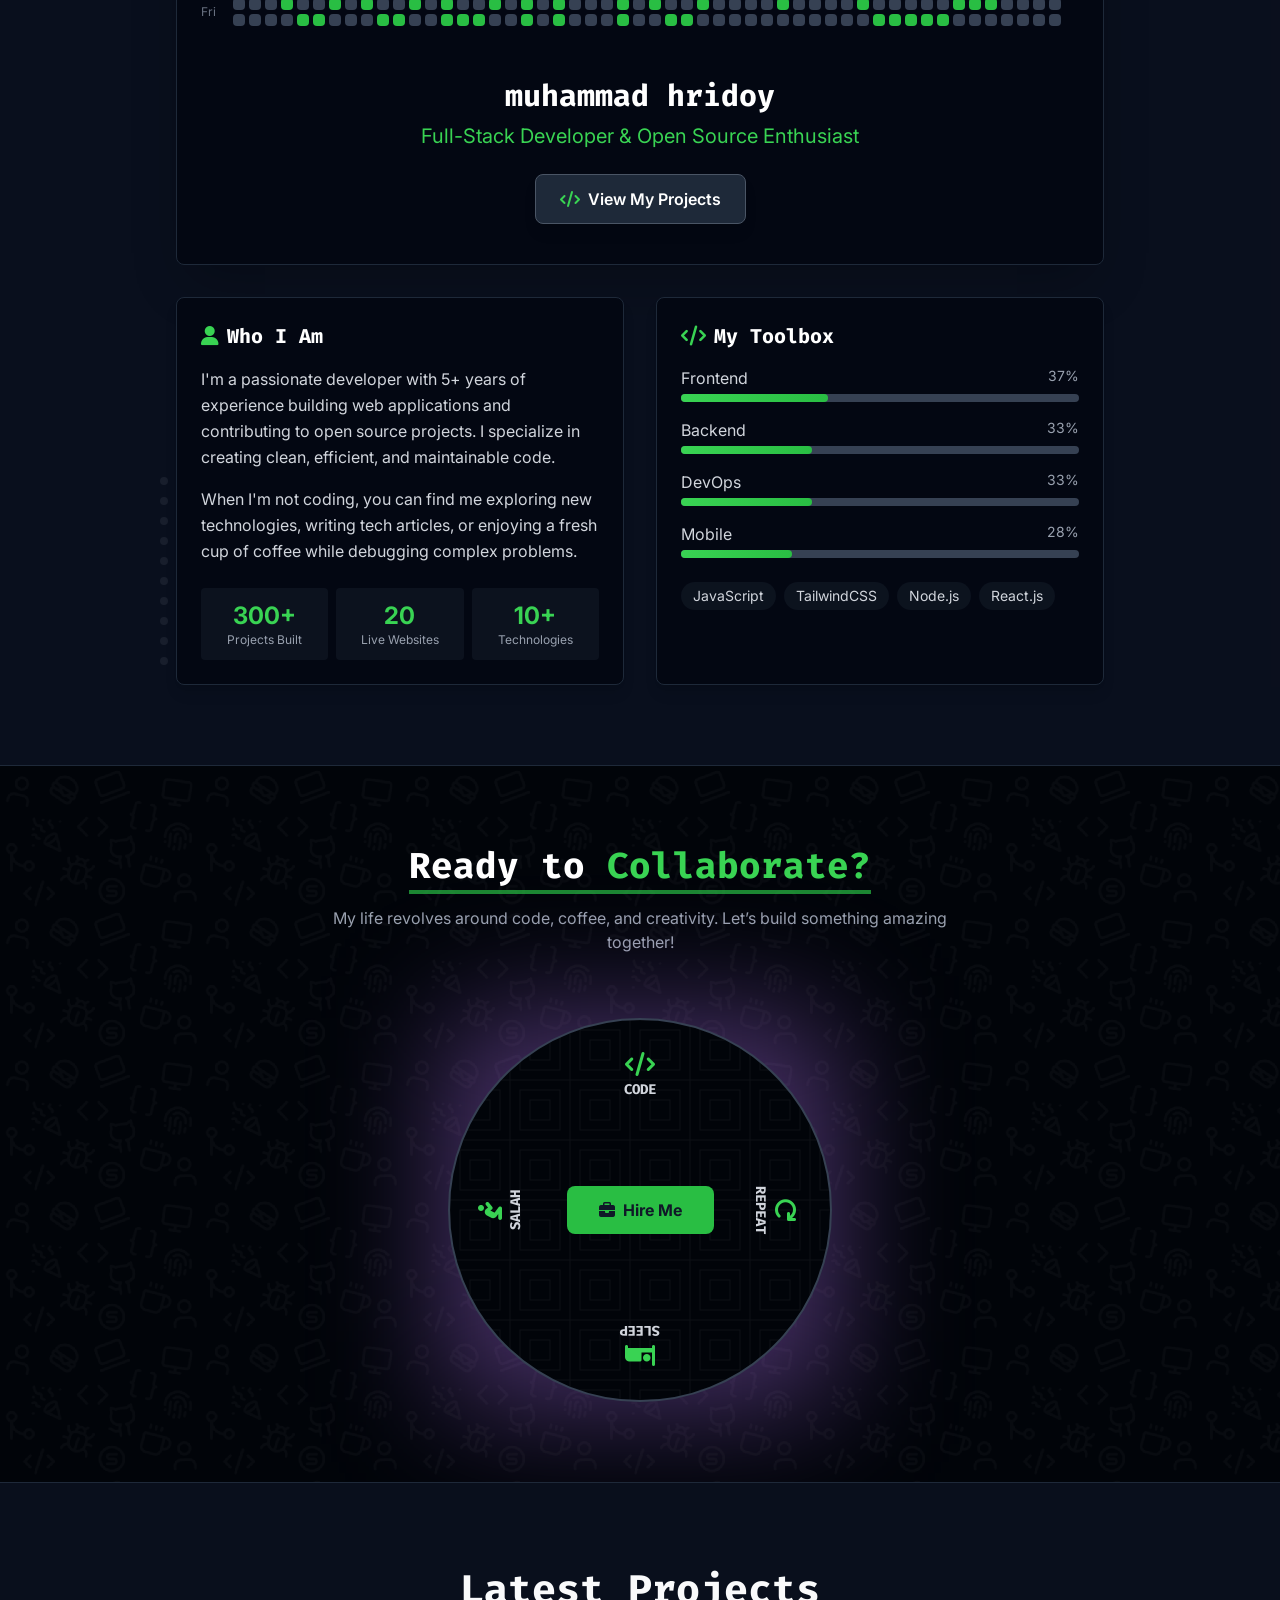
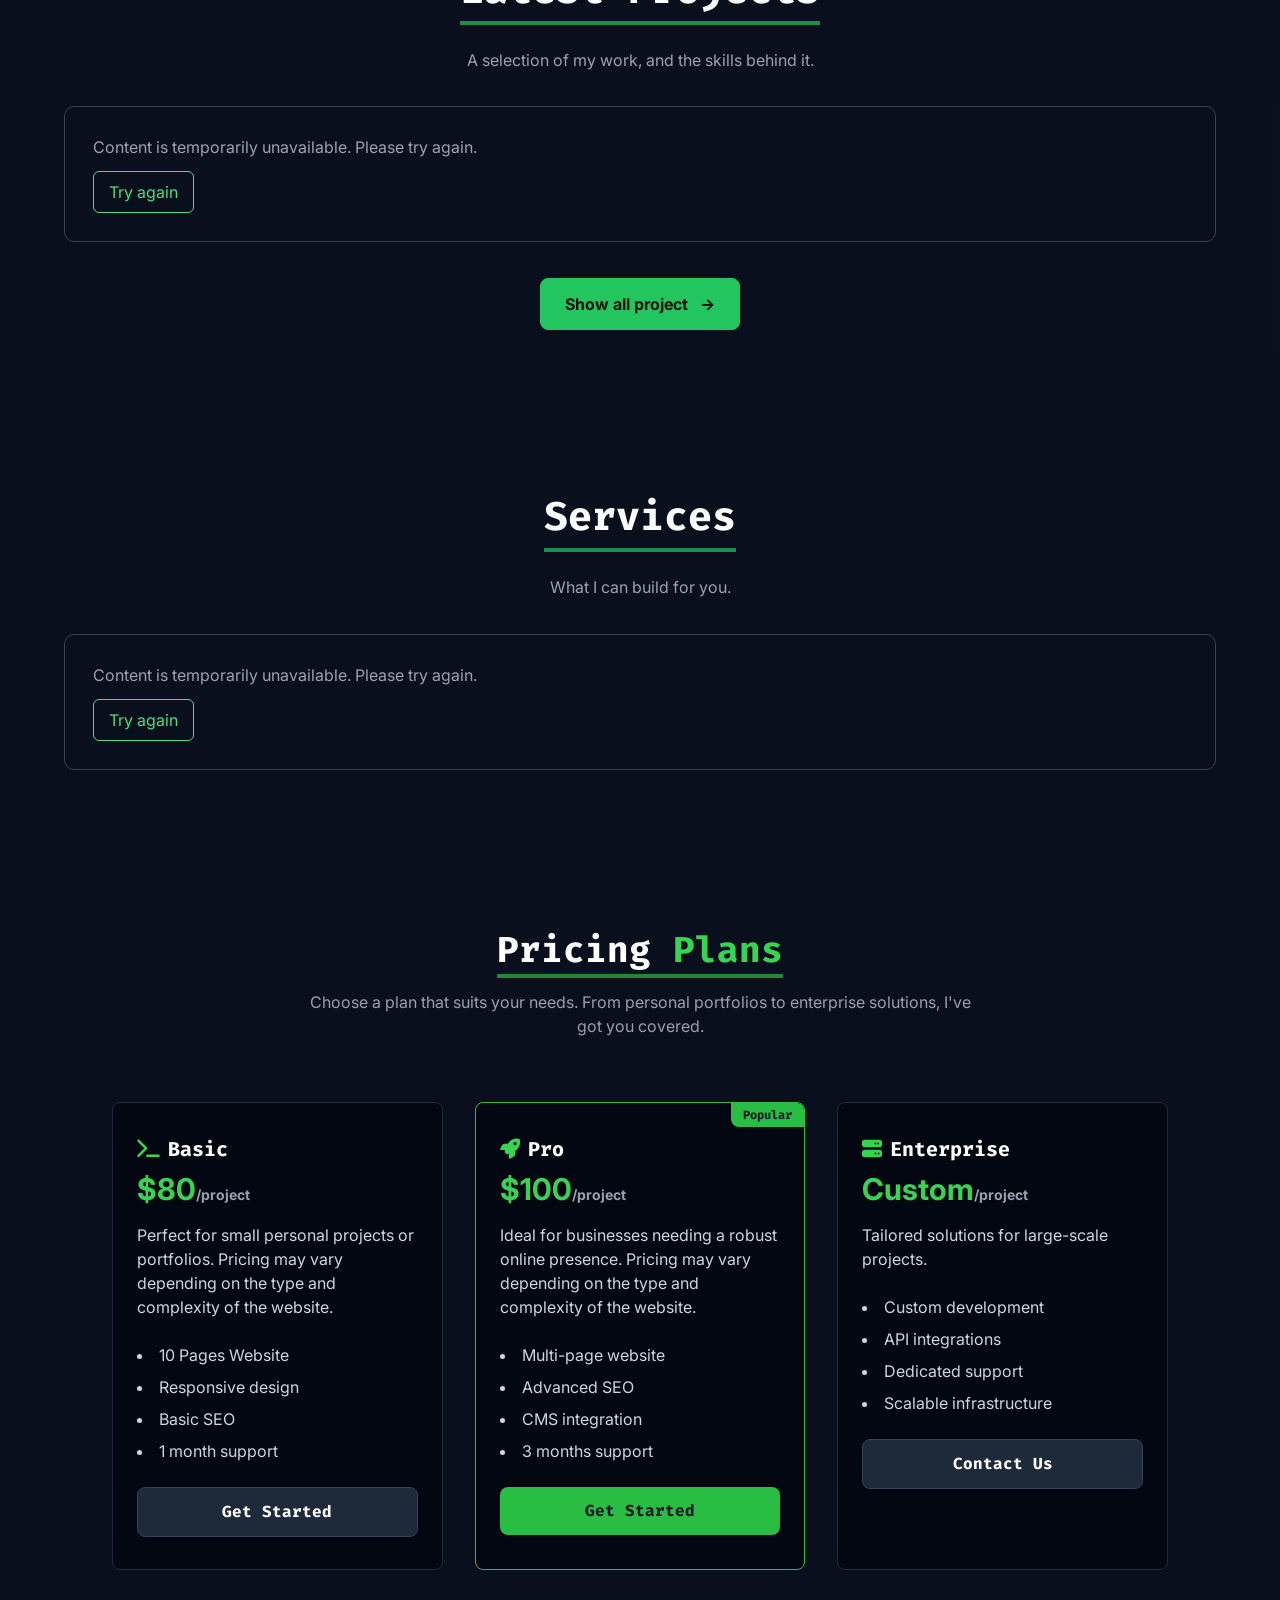
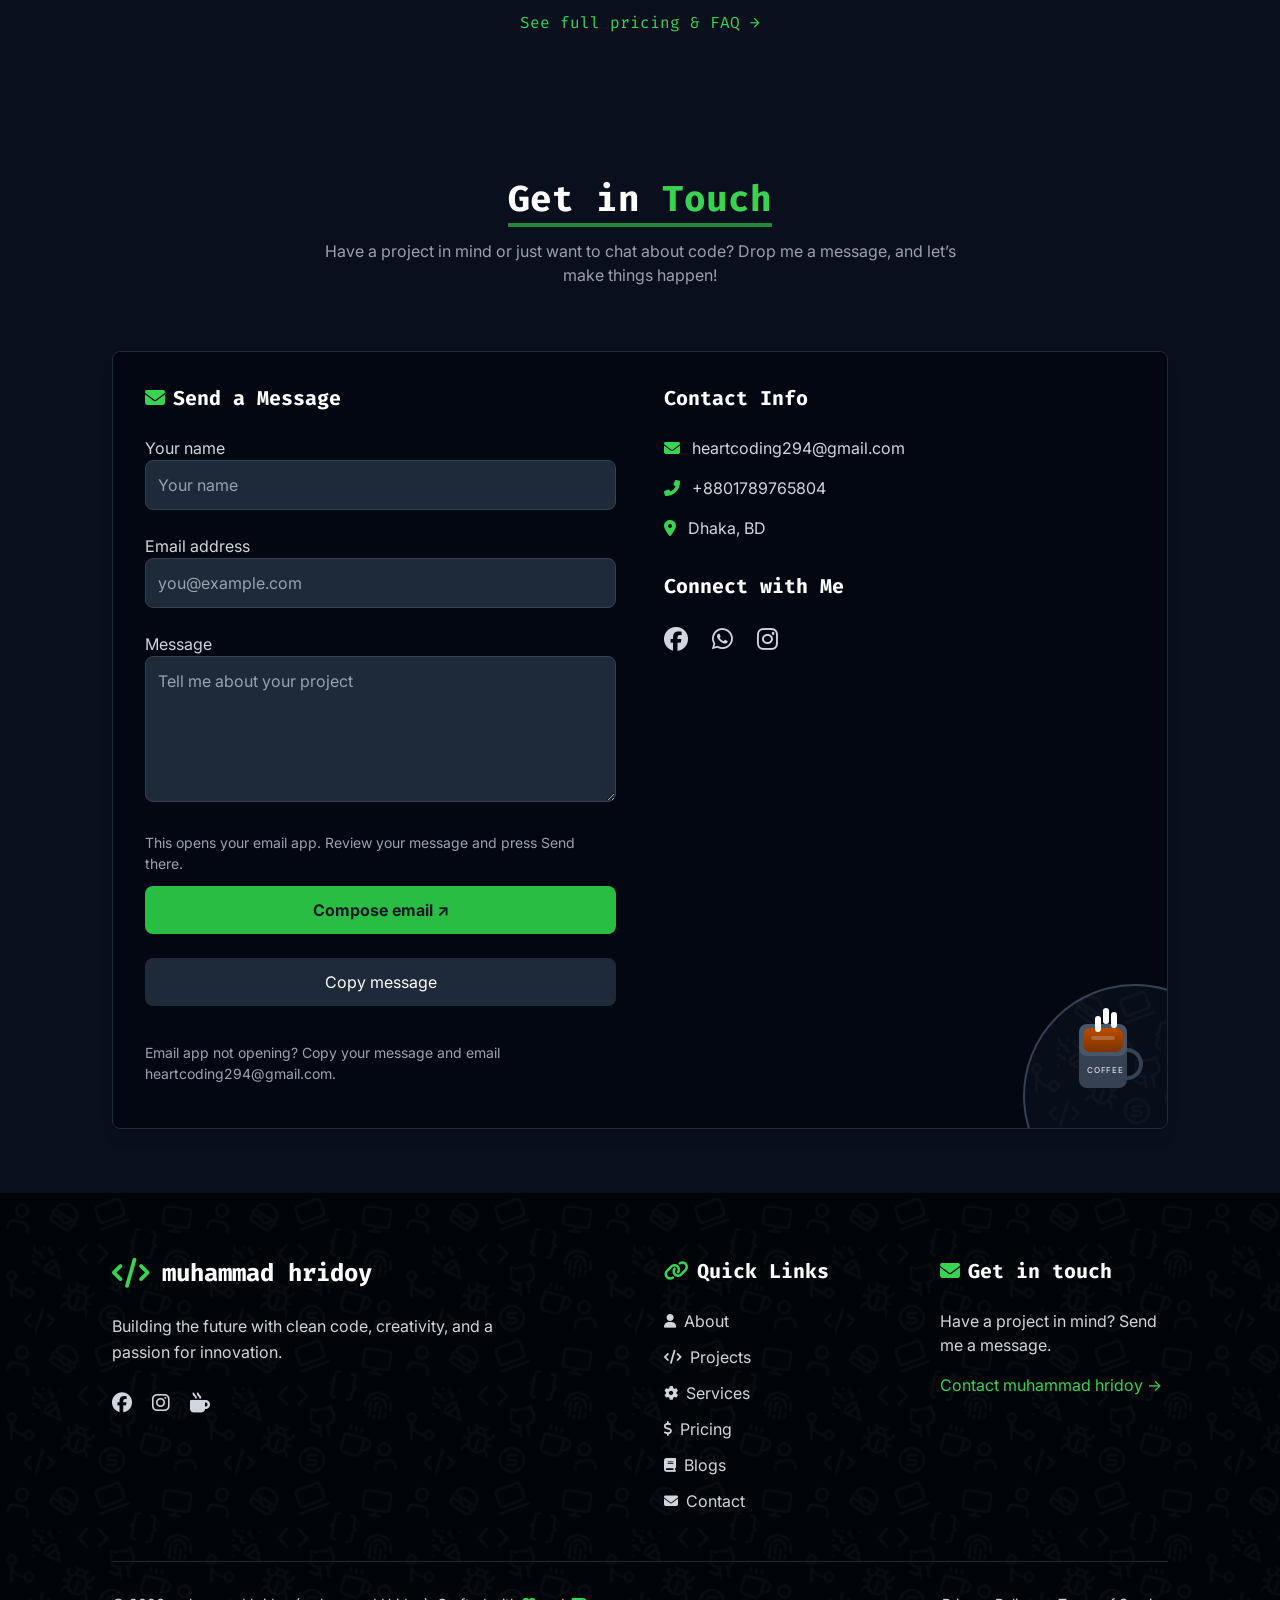
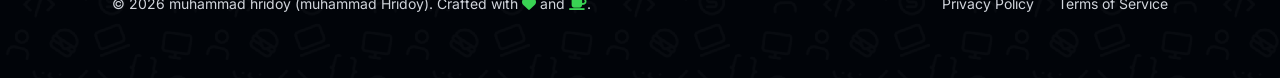
==== commit 85625f58: "Update index.html" ====
--- a/index.html
+++ b/index.html
@@ -1405,7 +1405,8 @@
 <!-- AI assistant (left side) -->
 <div class="hx" id="hxAi">
   <div class="hx-bubble" id="hxAiBubble" role="status" aria-live="polite">
-    <div class="hx-bubble-icon" aria-hidden="true">✨</div>
+    <div class="hx-bubble-icon" aria-hidden="true"><svg class="" viewBox="0 0 24 24" width="22" height="22" fill="none" stroke="currentColor" stroke-width="1.7" stroke-linecap="round" stroke-linejoin="round" aria-hidden="true"><path d="M12 6.5V4"/><circle cx="12" cy="2.9" r="1.1" fill="currentColor" stroke="none"/><rect x="4.5" y="6.5" width="15" height="12.5" rx="4"/><path d="M2.2 11.5v3.2M21.8 11.5v3.2"/><circle class="hx-eye" cx="9" cy="12" r="1.5" fill="currentColor" stroke="none"/><circle class="hx-eye" cx="15" cy="12" r="1.5" fill="currentColor" stroke="none"/><path d="M9.4 15.6h5.2"/>
+    </svg></div>
     <div class="hx-bubble-text">
       <strong>Hridoy AI Assistant</strong>
       <span>Ask me about services, pricing &amp; projects</span>
@@ -1415,7 +1416,7 @@
 
   <section class="hx-window" id="hxWindow" role="dialog" aria-label="Hridoy AI Assistant" aria-hidden="true">
     <header class="hx-head">
-      <img src="src/img/smale2.jpg" alt="" class="hx-head-avatar" width="42" height="42">
+      <img src="src/img/male2.jpg" alt="Hridoy" class="hx-head-avatar" width="42" height="42">
       <div class="hx-head-info">
         <b>Hridoy AI Assistant</b>
         <small><i class="hx-live"></i>Online · Replies instantly</small>
@@ -1439,9 +1440,13 @@
   </section>
 
   <button type="button" class="hx-ai-btn" id="hxAiBtn" aria-label="Open AI assistant" aria-expanded="false">
-    <svg class="hx-ic-chat" viewBox="0 0 24 24" width="28" height="28" fill="none" stroke="currentColor" stroke-width="1.8" stroke-linecap="round" stroke-linejoin="round" aria-hidden="true">
-      <path d="M21 11.5a8.4 8.4 0 01-.9 3.8 8.5 8.5 0 01-7.6 4.7 8.4 8.4 0 01-3.8-.9L3 21l1.9-5.7a8.4 8.4 0 01-.9-3.8 8.5 8.5 0 014.7-7.6 8.4 8.4 0 013.8-.9h.5a8.5 8.5 0 018 8v.5z"/>
-      <path d="M12 8.2l.9 2 2 .9-2 .9-.9 2-.9-2-2-.9 2-.9z" fill="currentColor" stroke="none"/>
+    <svg class="hx-ic-chat" viewBox="0 0 24 24" width="32" height="32" fill="none" stroke="currentColor" stroke-width="1.7" stroke-linecap="round" stroke-linejoin="round" aria-hidden="true">
+      <path d="M12 6.5V4"/><circle cx="12" cy="2.9" r="1.1" fill="currentColor" stroke="none"/>
+      <rect x="4.5" y="6.5" width="15" height="12.5" rx="4"/>
+      <path d="M2.2 11.5v3.2M21.8 11.5v3.2"/>
+      <circle class="hx-eye" cx="9" cy="12" r="1.5" fill="currentColor" stroke="none"/>
+      <circle class="hx-eye" cx="15" cy="12" r="1.5" fill="currentColor" stroke="none"/>
+      <path d="M9.4 15.6h5.2"/>
     </svg>
     <svg class="hx-ic-x" viewBox="0 0 24 24" width="26" height="26" fill="none" stroke="currentColor" stroke-width="2.2" stroke-linecap="round" aria-hidden="true"><path d="M6 6l12 12M18 6L6 18"/></svg>
     <i class="hx-dot"></i>
@@ -1461,7 +1466,7 @@
 .hx-bubble::after{content:"";position:absolute;top:50%;width:11px;height:11px;background:#111827;border:1px solid #1f2937;transform:translateY(-50%) rotate(45deg)}
 #hxAiBubble{left:98px;transform:translateX(-16px)}
 #hxAiBubble::after{left:-6px;border-right:0;border-top:0}
-.hx-bubble-icon{width:40px;height:40px;border-radius:50%;flex:none;display:flex;align-items:center;justify-content:center;background:rgba(34,197,94,.14);border:1px solid rgba(34,197,94,.4);font-size:18px}
+.hx-bubble-icon{width:40px;height:40px;border-radius:50%;flex:none;display:flex;align-items:center;justify-content:center;background:rgba(34,197,94,.14);border:1px solid rgba(34,197,94,.4);color:#22c55e}
 .hx-bubble-text{display:flex;flex-direction:column;gap:2px;line-height:1.3}
 .hx-bubble-text strong{font-size:14px;font-weight:600}
 .hx-bubble-text span{font-size:13px;color:#d1d5db}
@@ -1472,6 +1477,7 @@
 /* ---------- AI floating button ---------- */
 .hx-ai-btn{position:fixed;left:24px;bottom:30px;width:60px;height:60px;padding:0;border-radius:50%;border:1.5px solid rgba(34,197,94,.6);background:radial-gradient(circle at 30% 25%,#1b2a20,#060806);color:#22c55e;cursor:pointer;display:flex;align-items:center;justify-content:center;box-shadow:0 10px 30px rgba(0,0,0,.6);z-index:99999;animation:hxFloat 3s ease-in-out infinite,hxPulse 2.6s infinite;transition:background .25s,color .25s}
 .hx-ai-btn:hover{background:#22c55e;color:#04140a}
+.hx-eye{transform-box:fill-box;transform-origin:center;animation:hxBlink 4s infinite}
 .hx-ai-btn .hx-ic-x{display:none}
 .hx-ai-btn.hx-active .hx-ic-x{display:block}
 .hx-ai-btn.hx-active .hx-ic-chat{display:none}
@@ -1482,7 +1488,7 @@
 .hx-window{position:fixed;left:24px;bottom:104px;width:390px;max-width:calc(100vw - 32px);height:min(640px,calc(100vh - 130px));display:flex;flex-direction:column;background:#0a0a0a;color:#e5e7eb;border:1px solid #262626;border-radius:22px;overflow:hidden;box-shadow:0 30px 80px rgba(0,0,0,.75);z-index:99999;opacity:0;visibility:hidden;transform:translateY(16px) scale(.97);transform-origin:bottom left;transition:opacity .25s ease,transform .25s ease,visibility .25s}
 .hx-window.hx-open{opacity:1;visibility:visible;transform:none}
 .hx-head{display:flex;align-items:center;gap:12px;padding:14px 16px;background:linear-gradient(180deg,#0f1a13,#0a0a0a);border-bottom:1px solid #1f2a22;flex:none}
-.hx-head-avatar{width:42px;height:42px;border-radius:50%;object-fit:cover;border:2px solid #22c55e}
+.hx-head-avatar{width:42px;height:42px;border-radius:50%;object-fit:cover;object-position:50% 22%;border:2px solid #22c55e}
 .hx-head-info{flex:1;min-width:0}
 .hx-head-info b{display:block;font-size:15px;font-weight:600;color:#fff}
 .hx-head-info small{display:flex;align-items:center;gap:6px;margin-top:3px;font-size:12px;color:#9ca3af}
@@ -1493,7 +1499,7 @@
 .hx-messages{position:relative;flex:1;overflow-y:auto;padding:16px 14px 8px;display:flex;flex-direction:column;gap:12px;scrollbar-width:thin;scrollbar-color:#333 transparent}
 .hx-row{display:flex;gap:8px;align-items:flex-end;animation:hxIn .3s ease both}
 .hx-row.hx-me{justify-content:flex-end}
-.hx-av{width:28px;height:28px;border-radius:50%;object-fit:cover;flex:none}
+.hx-av{width:28px;height:28px;border-radius:50%;object-fit:cover;object-position:50% 22%;flex:none}
 .hx-msg{max-width:calc(100% - 38px);padding:11px 14px;font-size:14px;line-height:1.5;border-radius:16px}
 .hx-bot .hx-msg{background:#151515;border:1px solid #262626;border-bottom-left-radius:5px;color:#e5e7eb}
 .hx-me .hx-msg{background:#22c55e;color:#04140a;font-weight:500;border-bottom-right-radius:5px;max-width:82%}
@@ -1574,6 +1580,7 @@
 .hx-input button:hover{background:#16a34a}
 .hx-foot{padding:0 14px 10px;background:#000;text-align:center;font-size:11px;color:#6b7280;flex:none}
 
+@keyframes hxBlink{0%,92%,100%{transform:scaleY(1)}96%{transform:scaleY(.1)}}
 @keyframes hxFloat{0%,100%{transform:translateY(0)}50%{transform:translateY(-7px)}}
 @keyframes hxPulse{0%{box-shadow:0 10px 30px rgba(0,0,0,.6),0 0 0 0 rgba(34,197,94,.45)}70%,100%{box-shadow:0 10px 30px rgba(0,0,0,.6),0 0 0 16px rgba(34,197,94,0)}}
 @keyframes hxLive{0%{box-shadow:0 0 0 0 rgba(34,197,94,.6)}70%,100%{box-shadow:0 0 0 7px rgba(34,197,94,0)}}
@@ -1591,7 +1598,7 @@
   .hx-window{left:10px;right:10px;width:auto;max-width:none;bottom:88px;height:calc(100vh - 110px);height:calc(100dvh - 110px);max-height:640px;border-radius:20px}
 }
 @media (prefers-reduced-motion:reduce){
-  .hx-ai-btn,.hx-live{animation:none}
+  .hx-ai-btn,.hx-live,.hx-eye{animation:none}
 }
 </style>
 
@@ -1610,7 +1617,7 @@
     cvDownloadName: 'Muhammad-Hridoy-CV.pdf',
     facebook: 'https://www.facebook.com/profile.php?id=100083814708209',
     instagram: 'https://www.instagram.com/hridoy_candy/',
-    avatar: 'src/img/smale2.jpg',
+    avatar: 'src/img/male2.jpg',   // your own photo (same one used in the About page)
     cmsVersion: 'category-bar-6'
   };
 
@@ -1621,7 +1628,7 @@
     { name: 'Enterprise', price: 'Custom', per: '', features: ['Custom development', 'API integrations', 'Dedicated support', 'Scalable infrastructure'] }
   ];
 
-  // Shown only if your Supabase services can't be loaded.
+  // Shown when no services are found in your Supabase (admin panel) yet.
   var FALLBACK_SERVICES = [
     { title: 'Full-Stack Development', description: 'End-to-end web applications, from database to interface.', tags: ['Frontend', 'Backend'] },
     { title: 'Business & Portfolio Websites', description: 'Fast, responsive, SEO-friendly websites that look professional.', tags: ['HTML', 'CSS', 'JavaScript'] },
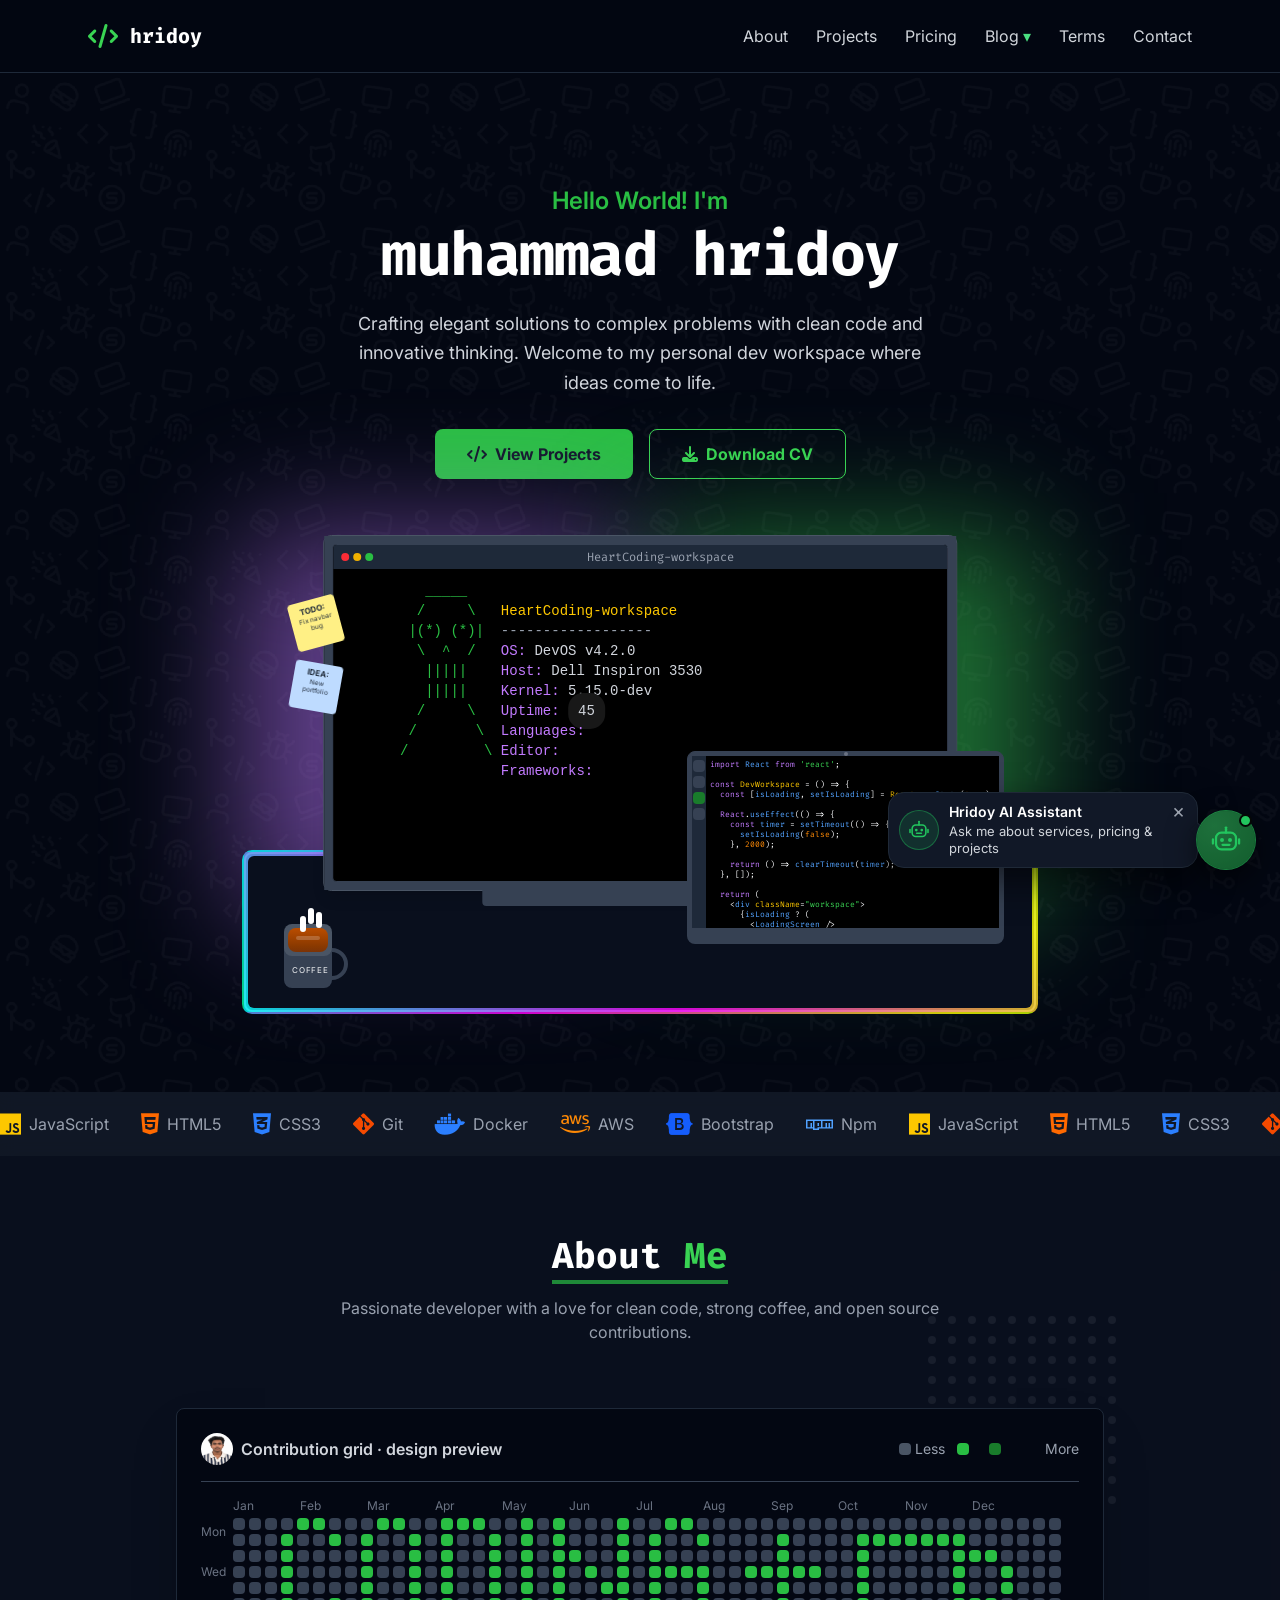
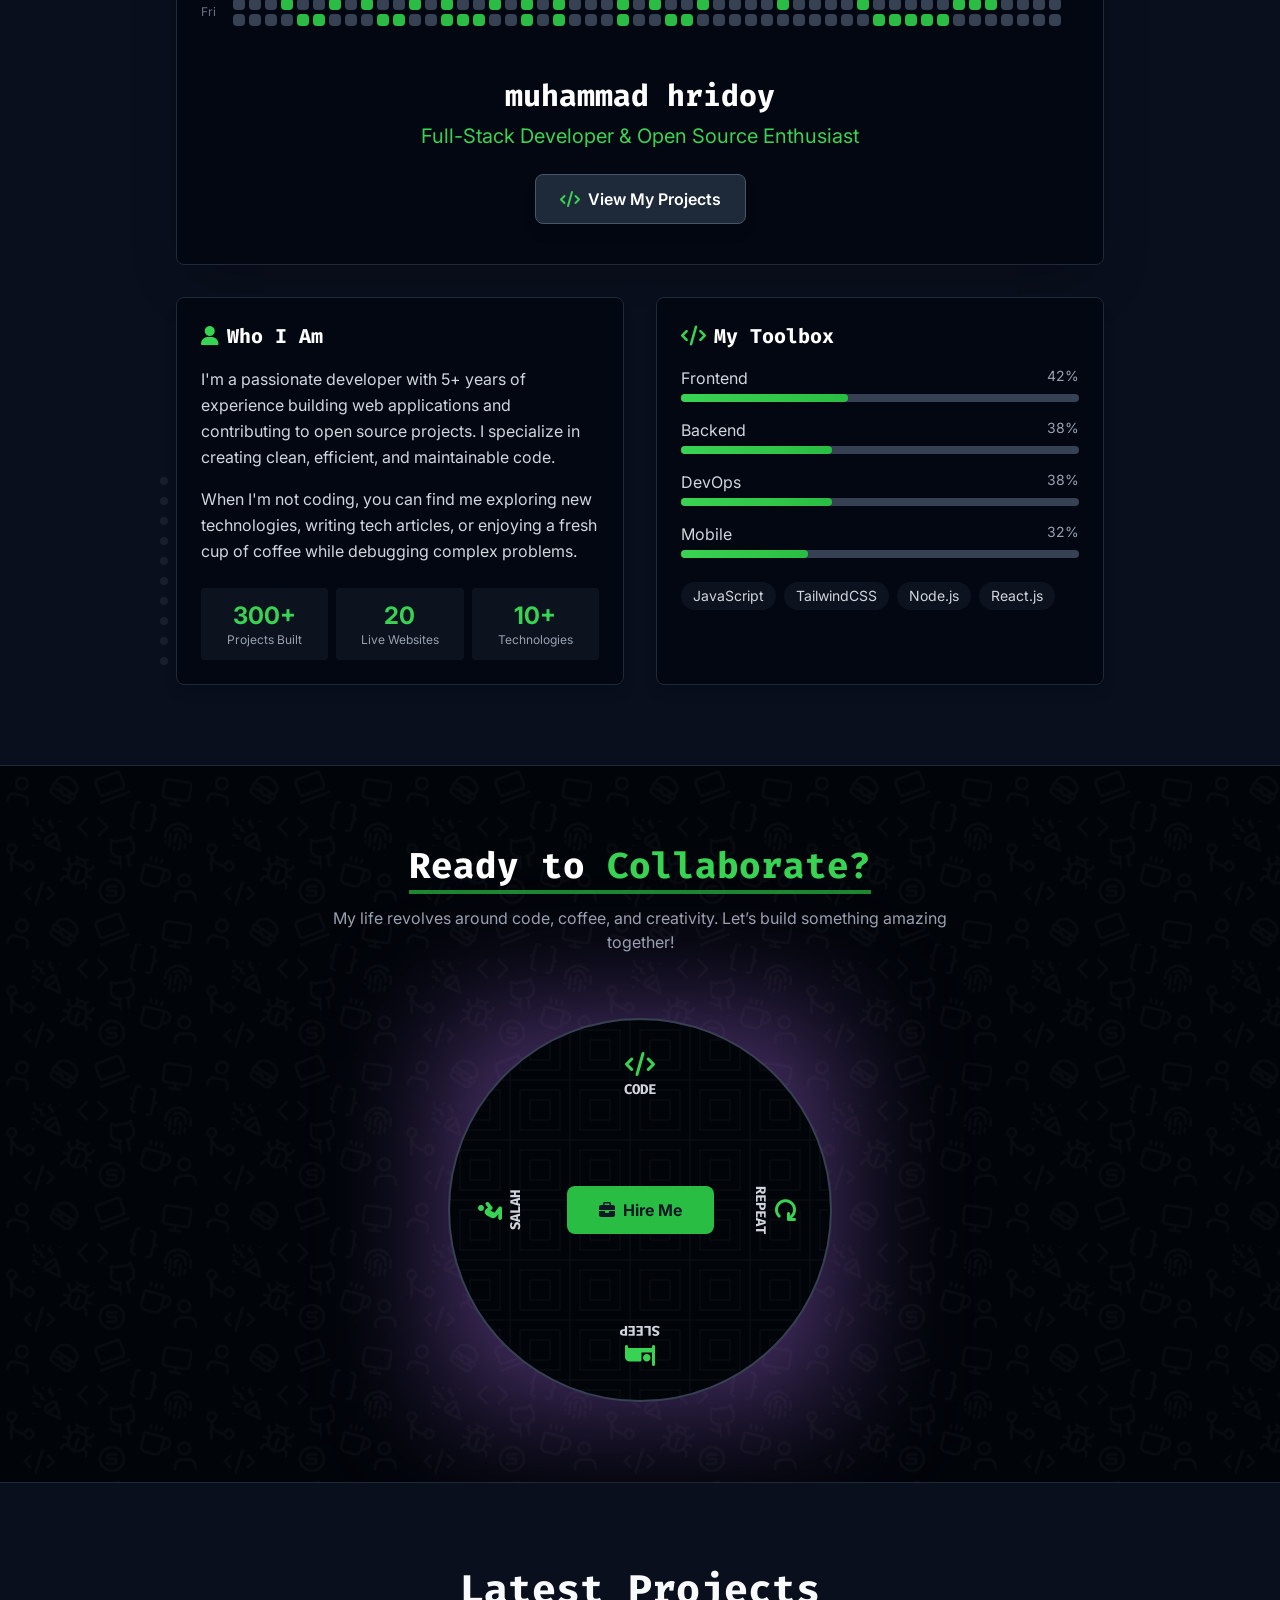
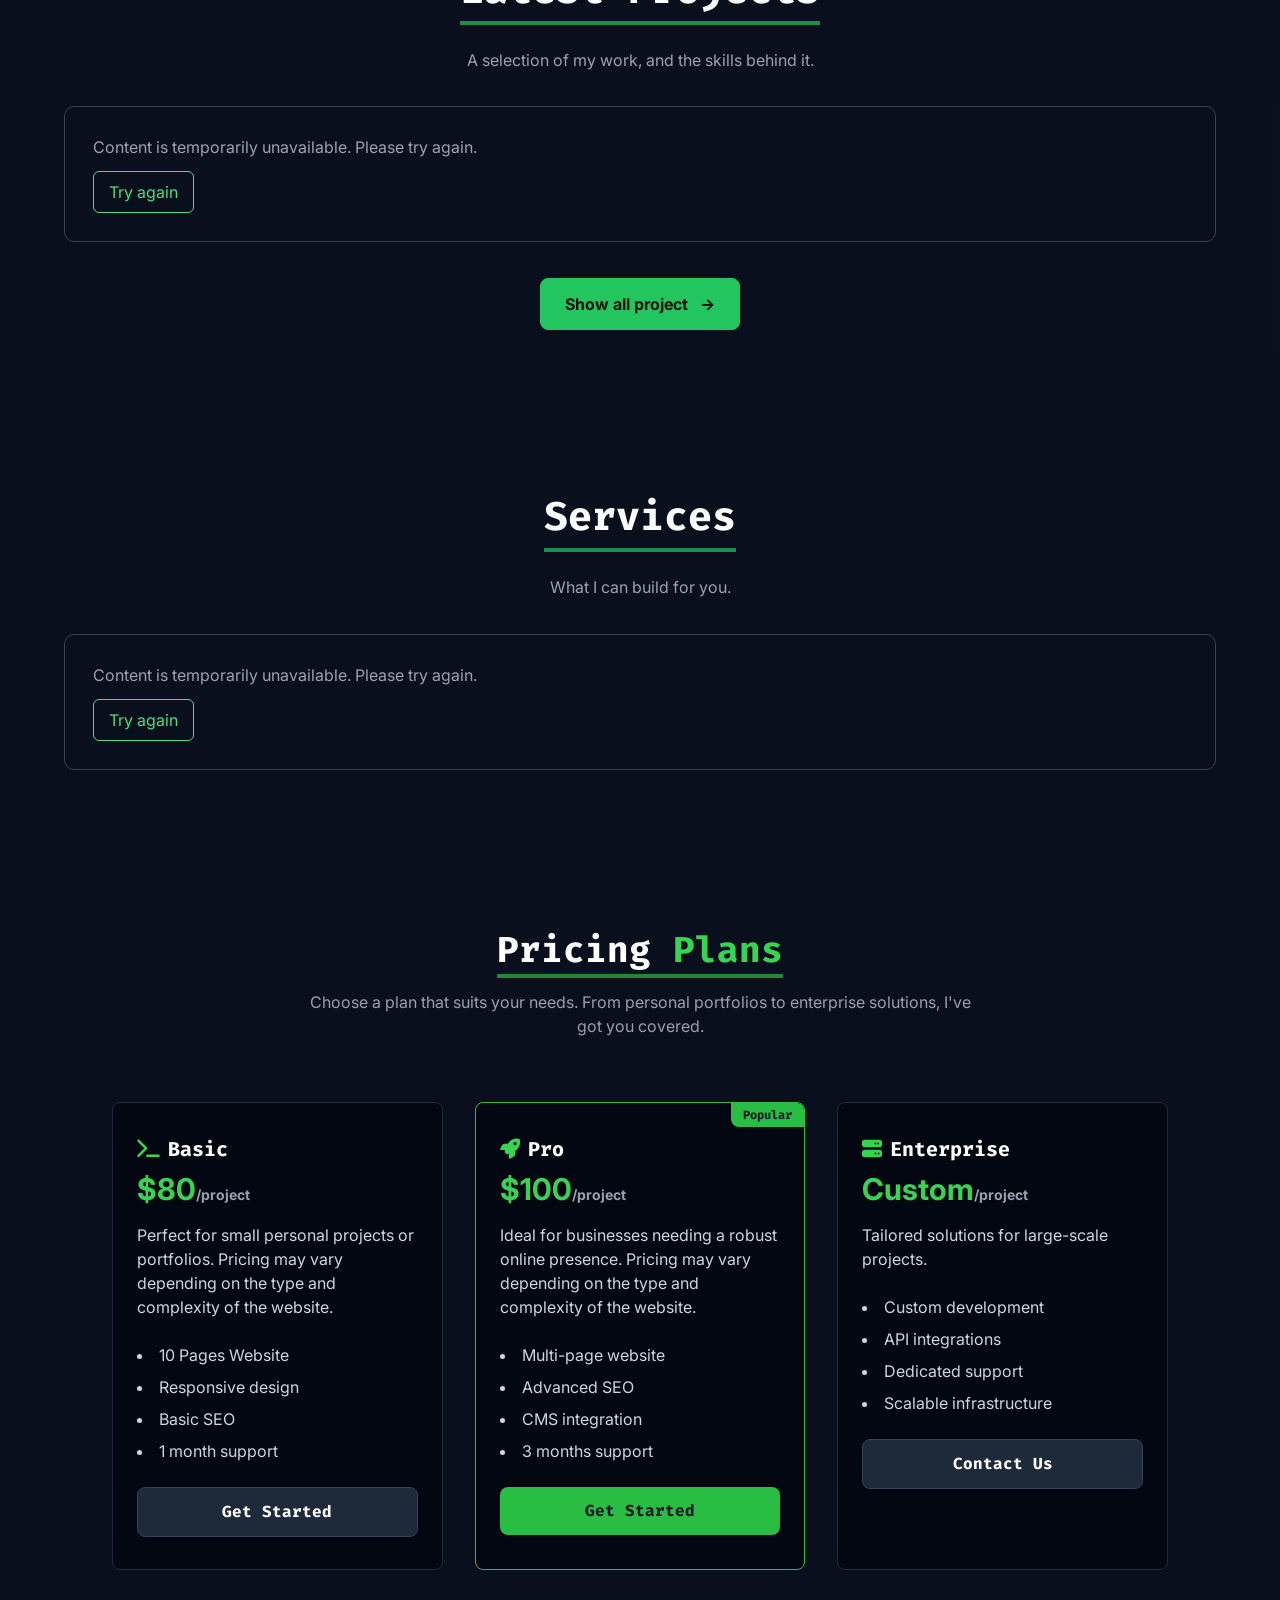
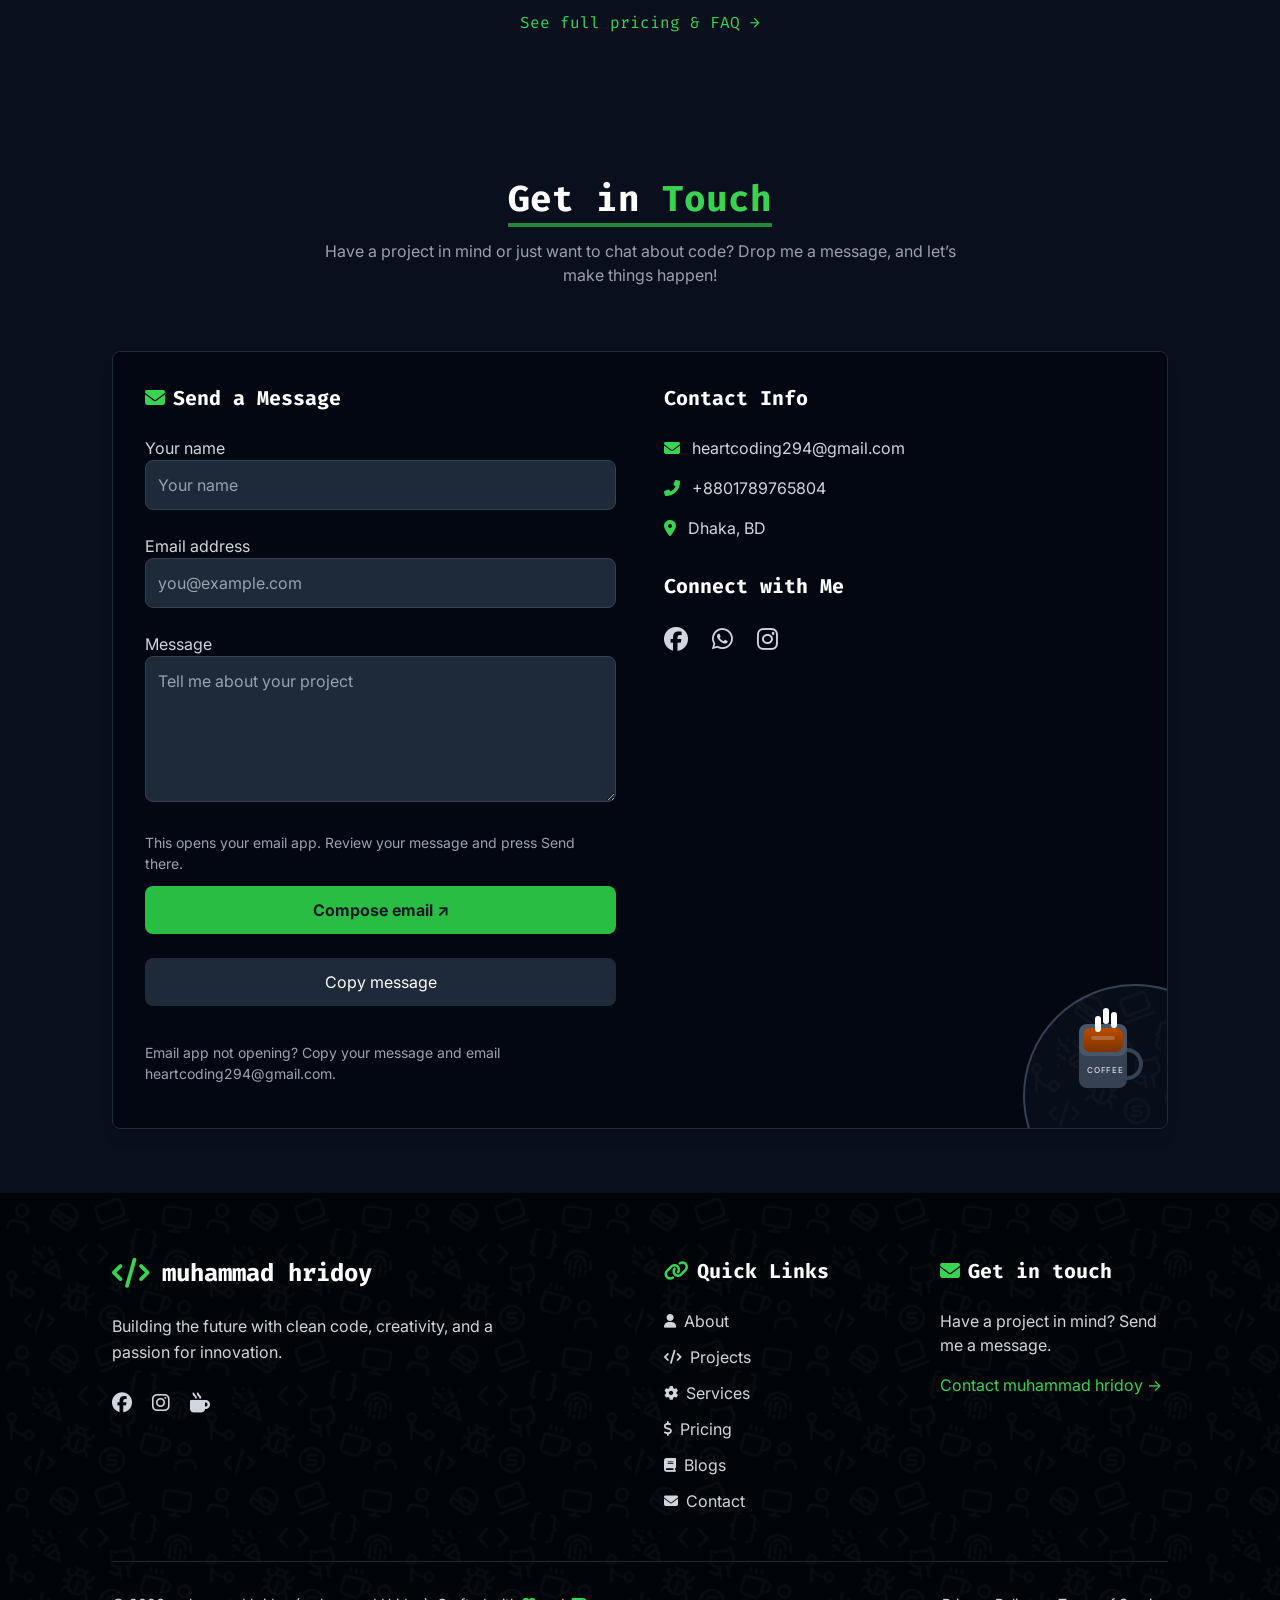
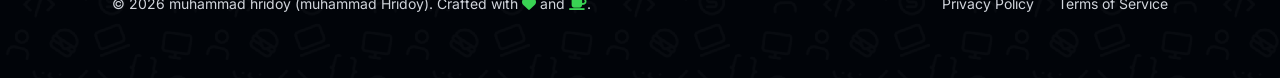
==== commit 5426628b: "Update index.html" ====
--- a/index.html
+++ b/index.html
@@ -1127,273 +1127,6 @@
     <script src="preloader.js"></script>
 </script>
 
-<!-- WhatsApp Floating Widget START -->
-
-<div id="whatsappWidget" style="
-position:fixed;
-right:30px;
-bottom:30px;
-z-index:99999;
-font-family:Inter,Arial,sans-serif;
-">
-
-
-<!-- Popup -->
-
-<div id="whatsappPopup" style="
-width:300px;
-background:#111827;
-border:1px solid #166534;
-border-radius:20px;
-padding:18px;
-display:flex;
-gap:14px;
-align-items:center;
-position:absolute;
-right:0;
-bottom:85px;
-box-shadow:0 15px 40px rgba(0,0,0,.5);
-animation:popupShow .5s ease;
-">
-
-
-<button onclick="closeWhatsapp()" style="
-position:absolute;
-right:12px;
-top:8px;
-background:none;
-border:none;
-color:#9ca3af;
-font-size:22px;
-cursor:pointer;
-">
-×
-</button>
-
-
-<img src="src/img/male2.jpg" style="
-width:50px;
-height:50px;
-border-radius:50%;
-object-fit:cover;
-border:2px solid white;
-">
-
-
-<div>
-
-<h4 style="
-margin:0;
-color:white;
-font-size:17px;
-">
-Hridoy
-</h4>
-
-
-<p style="
-margin:5px 0;
-color:#d1d5db;
-font-size:14px;
-">
-Hi! How can I help you?
-</p>
-
-
-<span style="
-color:#22c55e;
-font-size:13px;
-">
-Typically replies within an hour
-</span>
-
-
-</div>
-
-
-</div>
-
-
-
-<!-- WhatsApp Button -->
-
-
-<a href="https://wa.me/8801789765804"
-target="_blank"
-style="
-width:65px;
-height:65px;
-background:#25D366;
-border-radius:50%;
-display:flex;
-justify-content:center;
-align-items:center;
-position:relative;
-text-decoration:none;
-box-shadow:0 0 25px rgba(37,211,102,.8);
-animation:floatWhatsapp 3s infinite;
-">
-
-
-<!-- Ripple -->
-
-<span style="
-position:absolute;
-width:100%;
-height:100%;
-background:#25D366;
-border-radius:50%;
-animation:rippleWhatsapp 2s infinite;
-z-index:-1;
-">
-</span>
-
-
-
-<svg viewBox="0 0 32 32" style="
-width:36px;
-height:36px;
-fill:white;
-">
-
-<path d="
-M16 3C8.8 3 3 8.8 3 16c0 2.3.6 4.5
-1.8 6.5L3 29l6.7-1.8c1.9 1
-4 1.5 6.3 1.5 7.2 0 13-5.8
-13-13S23.2 3 16 3z
-"/>
-
-</svg>
-
-
-
-<!-- Notification -->
-
-<span style="
-position:absolute;
-right:-3px;
-top:-3px;
-background:red;
-color:white;
-width:22px;
-height:22px;
-border-radius:50%;
-font-size:12px;
-display:flex;
-align-items:center;
-justify-content:center;
-animation:badgeWhatsapp 1.5s infinite;
-">
-1
-</span>
-
-
-</a>
-
-
-</div>
-
-
-
-
-<style>
-
-@keyframes popupShow{
-
-from{
-opacity:0;
-transform:translateY(20px);
-}
-
-to{
-opacity:1;
-transform:translateY(0);
-}
-
-}
-
-
-
-@keyframes floatWhatsapp{
-
-0%,100%{
-transform:translateY(0);
-}
-
-50%{
-transform:translateY(-8px);
-}
-
-}
-
-
-
-@keyframes rippleWhatsapp{
-
-0%{
-transform:scale(1);
-opacity:.7;
-}
-
-100%{
-
-transform:scale(1.8);
-opacity:0;
-
-}
-
-}
-
-
-
-@keyframes badgeWhatsapp{
-
-0%,100%{
-transform:scale(1);
-}
-
-50%{
-transform:scale(1.2);
-}
-
-}
-
-
-</style>
-
-
-
-
-<script>
-
-function closeWhatsapp(){
-
-document.getElementById("whatsappPopup").style.display="none";
-
-}
-
-
-// চাইলে auto hide করতে পারো
-// 8 sec পরে popup hide হবে
-
-setTimeout(()=>{
-
-let popup=document.getElementById("whatsappPopup");
-
-if(popup){
-
-popup.style.display="none";
-
-}
-
-},8000);
-
-
-
-</script>
-
-
-
 <!-- ================================================================
      AI Assistant widget  (START)
      Paste this whole block in index.html, in place of the OLD
@@ -1464,8 +1197,8 @@
 .hx-bubble{position:fixed;bottom:32px;width:max-content;max-width:310px;display:flex;align-items:center;gap:10px;padding:10px 34px 10px 10px;background:#111827;color:#fff;border:1px solid #1f2937;border-radius:16px;box-shadow:0 14px 36px rgba(0,0,0,.55);opacity:0;visibility:hidden;pointer-events:none;transition:opacity .4s ease,transform .4s ease,visibility .4s;z-index:99998}
 .hx-bubble.hx-show{opacity:1;visibility:visible;pointer-events:auto;transform:none}
 .hx-bubble::after{content:"";position:absolute;top:50%;width:11px;height:11px;background:#111827;border:1px solid #1f2937;transform:translateY(-50%) rotate(45deg)}
-#hxAiBubble{left:98px;transform:translateX(-16px)}
-#hxAiBubble::after{left:-6px;border-right:0;border-top:0}
+#hxAiBubble{right:98px;left:auto;transform:translateX(16px)}
+#hxAiBubble::after{right:-6px;left:auto;border-left:0;border-bottom:0}
 .hx-bubble-icon{width:40px;height:40px;border-radius:50%;flex:none;display:flex;align-items:center;justify-content:center;background:rgba(34,197,94,.14);border:1px solid rgba(34,197,94,.4);color:#22c55e}
 .hx-bubble-text{display:flex;flex-direction:column;gap:2px;line-height:1.3}
 .hx-bubble-text strong{font-size:14px;font-weight:600}
@@ -1475,7 +1208,9 @@
 .hx-bubble-x:hover{color:#fff}
 
 /* ---------- AI floating button ---------- */
-.hx-ai-btn{position:fixed;left:24px;bottom:30px;width:60px;height:60px;padding:0;border-radius:50%;border:1.5px solid rgba(34,197,94,.6);background:radial-gradient(circle at 30% 25%,#1b2a20,#060806);color:#22c55e;cursor:pointer;display:flex;align-items:center;justify-content:center;box-shadow:0 10px 30px rgba(0,0,0,.6);z-index:99999;animation:hxFloat 3s ease-in-out infinite,hxPulse 2.6s infinite;transition:background .25s,color .25s}
+.hx-ai-btn{position:fixed;right:24px;bottom:30px;width:60px;height:60px;padding:0;border-radius:50%;border:1.5px solid rgba(34,197,94,.6);background:radial-gradient(circle at 30% 25%,#1b2a20,#060806);color:#22c55e;cursor:pointer;display:flex;align-items:center;justify-content:center;box-shadow:0 10px 30px rgba(0,0,0,.6);z-index:99999;animation:hxFloat 3s ease-in-out infinite,hxPulse 2.6s infinite;transition:background .25s,color .25s}
+.hx-ai-btn::before{content:"";position:absolute;width:100%;height:100%;border-radius:50%;background:rgba(34,197,94,.45);z-index:-1;animation:hxRingGlow 2s infinite ease-out}
+@keyframes hxRingGlow{0%{transform:scale(1);opacity:.7}100%{transform:scale(1.8);opacity:0}}
 .hx-ai-btn:hover{background:#22c55e;color:#04140a}
 .hx-eye{transform-box:fill-box;transform-origin:center;animation:hxBlink 4s infinite}
 .hx-ai-btn .hx-ic-x{display:none}
@@ -1485,7 +1220,7 @@
 .hx-ai-btn.hx-active .hx-dot{display:none}
 
 /* ---------- Chat window ---------- */
-.hx-window{position:fixed;left:24px;bottom:104px;width:390px;max-width:calc(100vw - 32px);height:min(640px,calc(100vh - 130px));display:flex;flex-direction:column;background:#0a0a0a;color:#e5e7eb;border:1px solid #262626;border-radius:22px;overflow:hidden;box-shadow:0 30px 80px rgba(0,0,0,.75);z-index:99999;opacity:0;visibility:hidden;transform:translateY(16px) scale(.97);transform-origin:bottom left;transition:opacity .25s ease,transform .25s ease,visibility .25s}
+.hx-window{position:fixed;right:24px;bottom:104px;width:390px;max-width:calc(100vw - 32px);height:min(640px,calc(100vh - 130px));display:flex;flex-direction:column;background:#0a0a0a;color:#e5e7eb;border:1px solid #262626;border-radius:22px;overflow:hidden;box-shadow:0 30px 80px rgba(0,0,0,.75);z-index:99999;opacity:0;visibility:hidden;transform:translateY(16px) scale(.97);transform-origin:bottom right;transition:opacity .25s ease,transform .25s ease,visibility .25s}
 .hx-window.hx-open{opacity:1;visibility:visible;transform:none}
 .hx-head{display:flex;align-items:center;gap:12px;padding:14px 16px;background:linear-gradient(180deg,#0f1a13,#0a0a0a);border-bottom:1px solid #1f2a22;flex:none}
 .hx-head-avatar{width:42px;height:42px;border-radius:50%;object-fit:cover;object-position:50% 22%;border:2px solid #22c55e}
@@ -1992,6 +1727,12 @@
      AI Assistant widget  (END)
      ================================================================ -->
 <!-- WhatsApp Floating Widget END -->
+
+<style>
+/* ===== subtle AI attention animation ===== */
+.hx-ai-btn:not(.hx-active){animation:hxFloat 3s ease-in-out infinite,hxPulse 2.8s infinite,hxAttention 6s infinite;}
+@keyframes hxAttention{0%,75%,100%{box-shadow:0 10px 30px rgba(0,0,0,.6)}82%{transform:scale(1.08)}88%{transform:scale(1)}}
+</style>
 </body>
  
 
